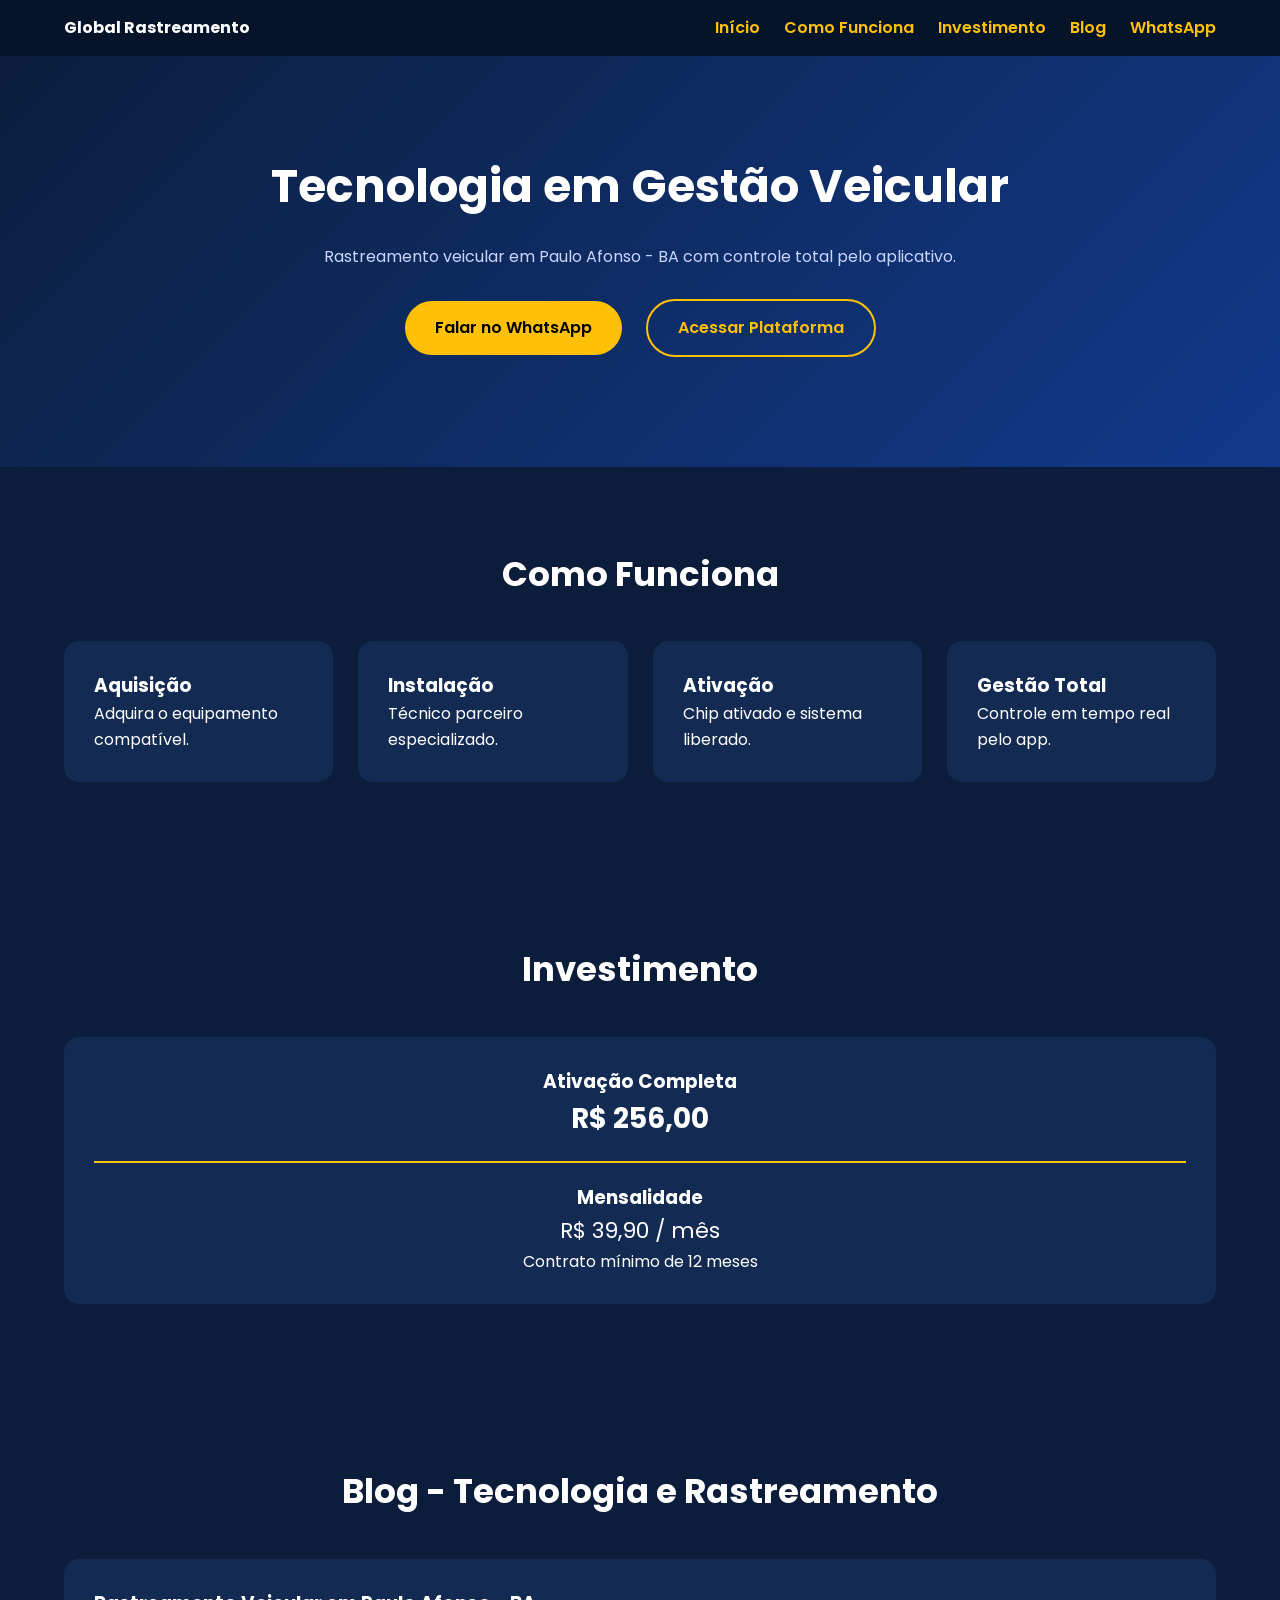
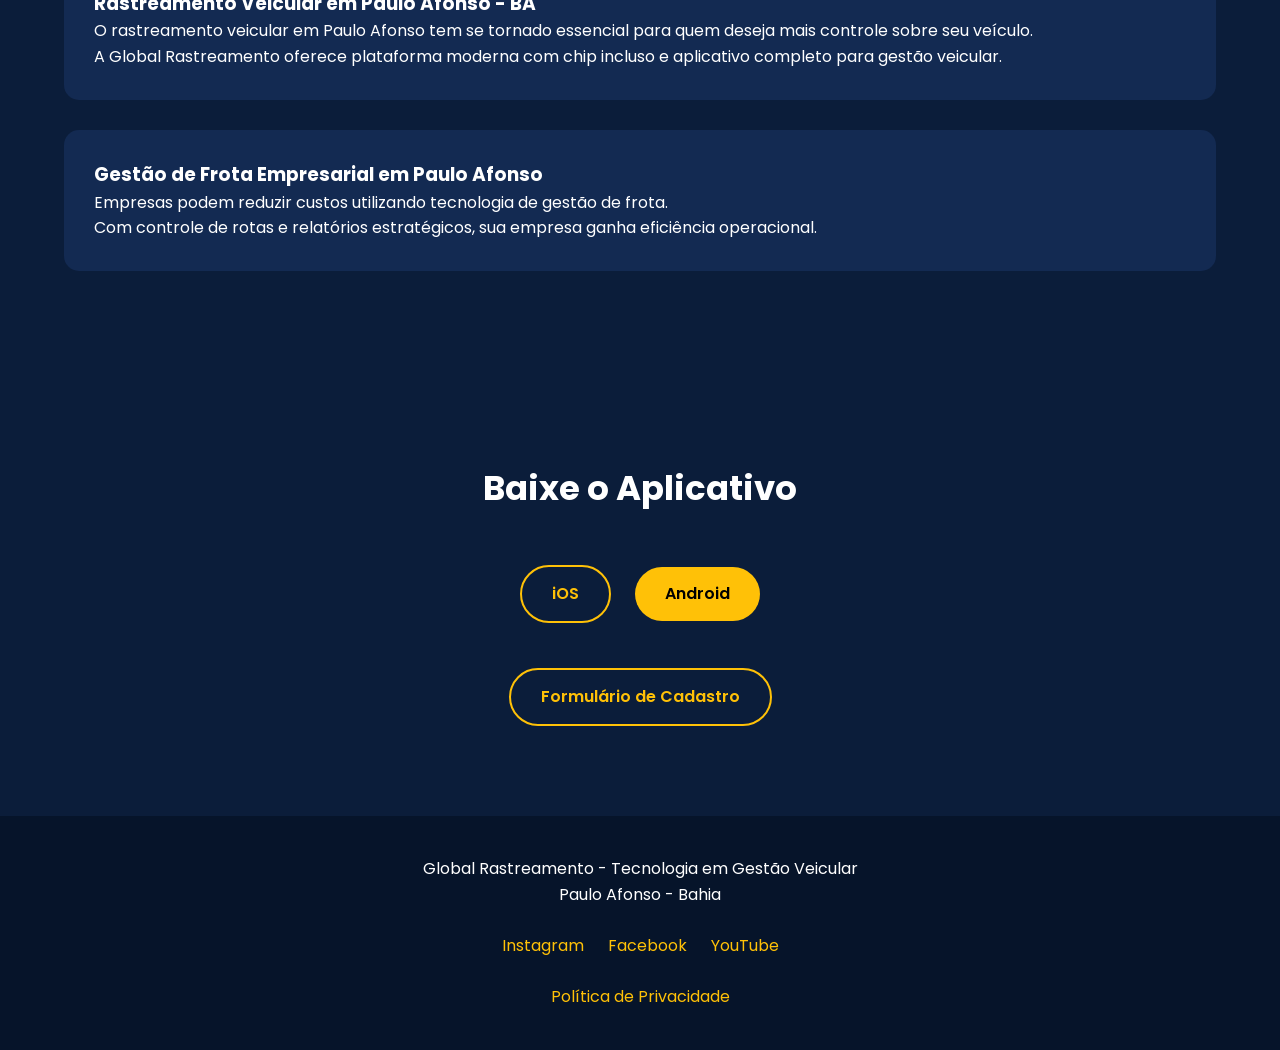
==== index.html @ f0a36db5 "Replace index.html with new HTML structure Replaced the entire content of the index.html file with a" ====
<!DOCTYPE html>
<html lang="pt-BR">
<head>
<meta charset="UTF-8">
<meta name="viewport" content="width=device-width, initial-scale=1.0">

<title>Global Rastreamento em Paulo Afonso - Tecnologia em Gestão Veicular</title>

<meta name="description" content="Rastreamento veicular em Paulo Afonso - BA. Plataforma moderna de gestão veicular com chip incluso, aplicativo e suporte local.">

<link href="https://fonts.googleapis.com/css2?family=Poppins:wght@300;400;600;700&display=swap" rel="stylesheet">

<style>
* {margin:0;padding:0;box-sizing:border-box;}
body {font-family:'Poppins',sans-serif;background:#0b1d3a;color:#fff;line-height:1.6;}
.container {width:90%;max-width:1200px;margin:auto;}
nav {background:#06142a;padding:15px 0;position:fixed;width:100%;top:0;z-index:1000;}
nav .container {display:flex;justify-content:space-between;align-items:center;}
nav a {color:#ffc107;text-decoration:none;margin-left:20px;font-weight:600;}
header {padding:150px 0 100px;text-align:center;background:linear-gradient(135deg,#0b1d3a,#123a8c);}
header h1 {font-size:46px;}
header p {margin:20px 0;color:#cbd6ff;}
.btn {display:inline-block;padding:14px 30px;margin:10px;border-radius:50px;text-decoration:none;font-weight:600;transition:0.3s;}
.btn-primary {background:#ffc107;color:#000;}
.btn-outline {border:2px solid #ffc107;color:#ffc107;}
.btn-outline:hover {background:#ffc107;color:#000;}
section {padding:80px 0;}
section h2 {text-align:center;margin-bottom:40px;font-size:34px;}
.cards {display:grid;grid-template-columns:repeat(auto-fit,minmax(250px,1fr));gap:25px;}
.card {background:#132a52;padding:30px;border-radius:15px;}
.blog-article {background:#132a52;padding:30px;border-radius:15px;margin-bottom:30px;}
footer {background:#06142a;text-align:center;padding:40px;}
footer a {color:#ffc107;text-decoration:none;margin:0 10px;}
</style>
</head>

<body>

<nav>
<div class="container">
<div><strong>Global Rastreamento</strong></div>
<div>
<a href="#inicio">Início</a>
<a href="#como">Como Funciona</a>
<a href="#investimento">Investimento</a>
<a href="#blog">Blog</a>
<a href="https://wa.me/5575988515825">WhatsApp</a>
</div>
</div>
</nav>

<header id="inicio">
<div class="container">
<h1>Tecnologia em Gestão Veicular</h1>
<p>Rastreamento veicular em Paulo Afonso - BA com controle total pelo aplicativo.</p>

<a href="https://wa.me/5575988515825" class="btn btn-primary">Falar no WhatsApp</a>
<a href="https://globalrastreamento.net.br/" class="btn btn-outline">Acessar Plataforma</a>
</div>
</header>

<section id="como">
<div class="container">
<h2>Como Funciona</h2>
<div class="cards">
<div class="card"><h3>Aquisição</h3><p>Adquira o equipamento compatível.</p></div>
<div class="card"><h3>Instalação</h3><p>Técnico parceiro especializado.</p></div>
<div class="card"><h3>Ativação</h3><p>Chip ativado e sistema liberado.</p></div>
<div class="card"><h3>Gestão Total</h3><p>Controle em tempo real pelo app.</p></div>
</div>
</div>
</section>

<section id="investimento">
<div class="container">
<h2>Investimento</h2>
<div class="card" style="text-align:center;">
<h3>Ativação Completa</h3>
<p style="font-size:28px;font-weight:700;">R$ 256,00</p>
<hr style="margin:20px 0;border:1px solid #ffc107;">
<h3>Mensalidade</h3>
<p style="font-size:22px;">R$ 39,90 / mês</p>
<p>Contrato mínimo de 12 meses</p>
</div>
</div>
</section>

<section id="blog">
<div class="container">
<h2>Blog - Tecnologia e Rastreamento</h2>

<div class="blog-article">
<h3>Rastreamento Veicular em Paulo Afonso - BA</h3>
<p>O rastreamento veicular em Paulo Afonso tem se tornado essencial para quem deseja mais controle sobre seu veículo.</p>
<p>A Global Rastreamento oferece plataforma moderna com chip incluso e aplicativo completo para gestão veicular.</p>
</div>

<div class="blog-article">
<h3>Gestão de Frota Empresarial em Paulo Afonso</h3>
<p>Empresas podem reduzir custos utilizando tecnologia de gestão de frota.</p>
<p>Com controle de rotas e relatórios estratégicos, sua empresa ganha eficiência operacional.</p>
</div>

</div>
</section>

<section style="text-align:center;">
<h2>Baixe o Aplicativo</h2>
<a href="https://apps.apple.com/br/app/global-manager/id6744368781" class="btn btn-outline">iOS</a>
<a href="https://play.google.com/store/apps/details?id=com.app.globalrastreamento.net" class="btn btn-primary">Android</a>
<br><br>
<a href="https://globalrastreamento2020-maker.github.io/clienteveiculos/" class="btn btn-outline">Formulário de Cadastro</a>
</section>

<footer>
<p>Global Rastreamento - Tecnologia em Gestão Veicular</p>
<p>Paulo Afonso - Bahia</p>
<br>
<a href="https://www.instagram.com/global_rastreamento_veicular/">Instagram</a>
<a href="https://www.facebook.com/globalrastreamentoveicular/">Facebook</a>
<a href="https://www.youtube.com/@globaltecnologiait">YouTube</a>
<br><br>
<a href="https://privacy.globalrastreamento.net.br/">Política de Privacidade</a>
</footer>

<!-- CHAT HALK ESTRATÉGICO -->
<script
  id="Halk"
  src="https://webchat.halk.io/api/widget?chatbotID=cmk1sti4a00iw5bi09c7jiqes&ref=widget">
</script>

</body>

</html>
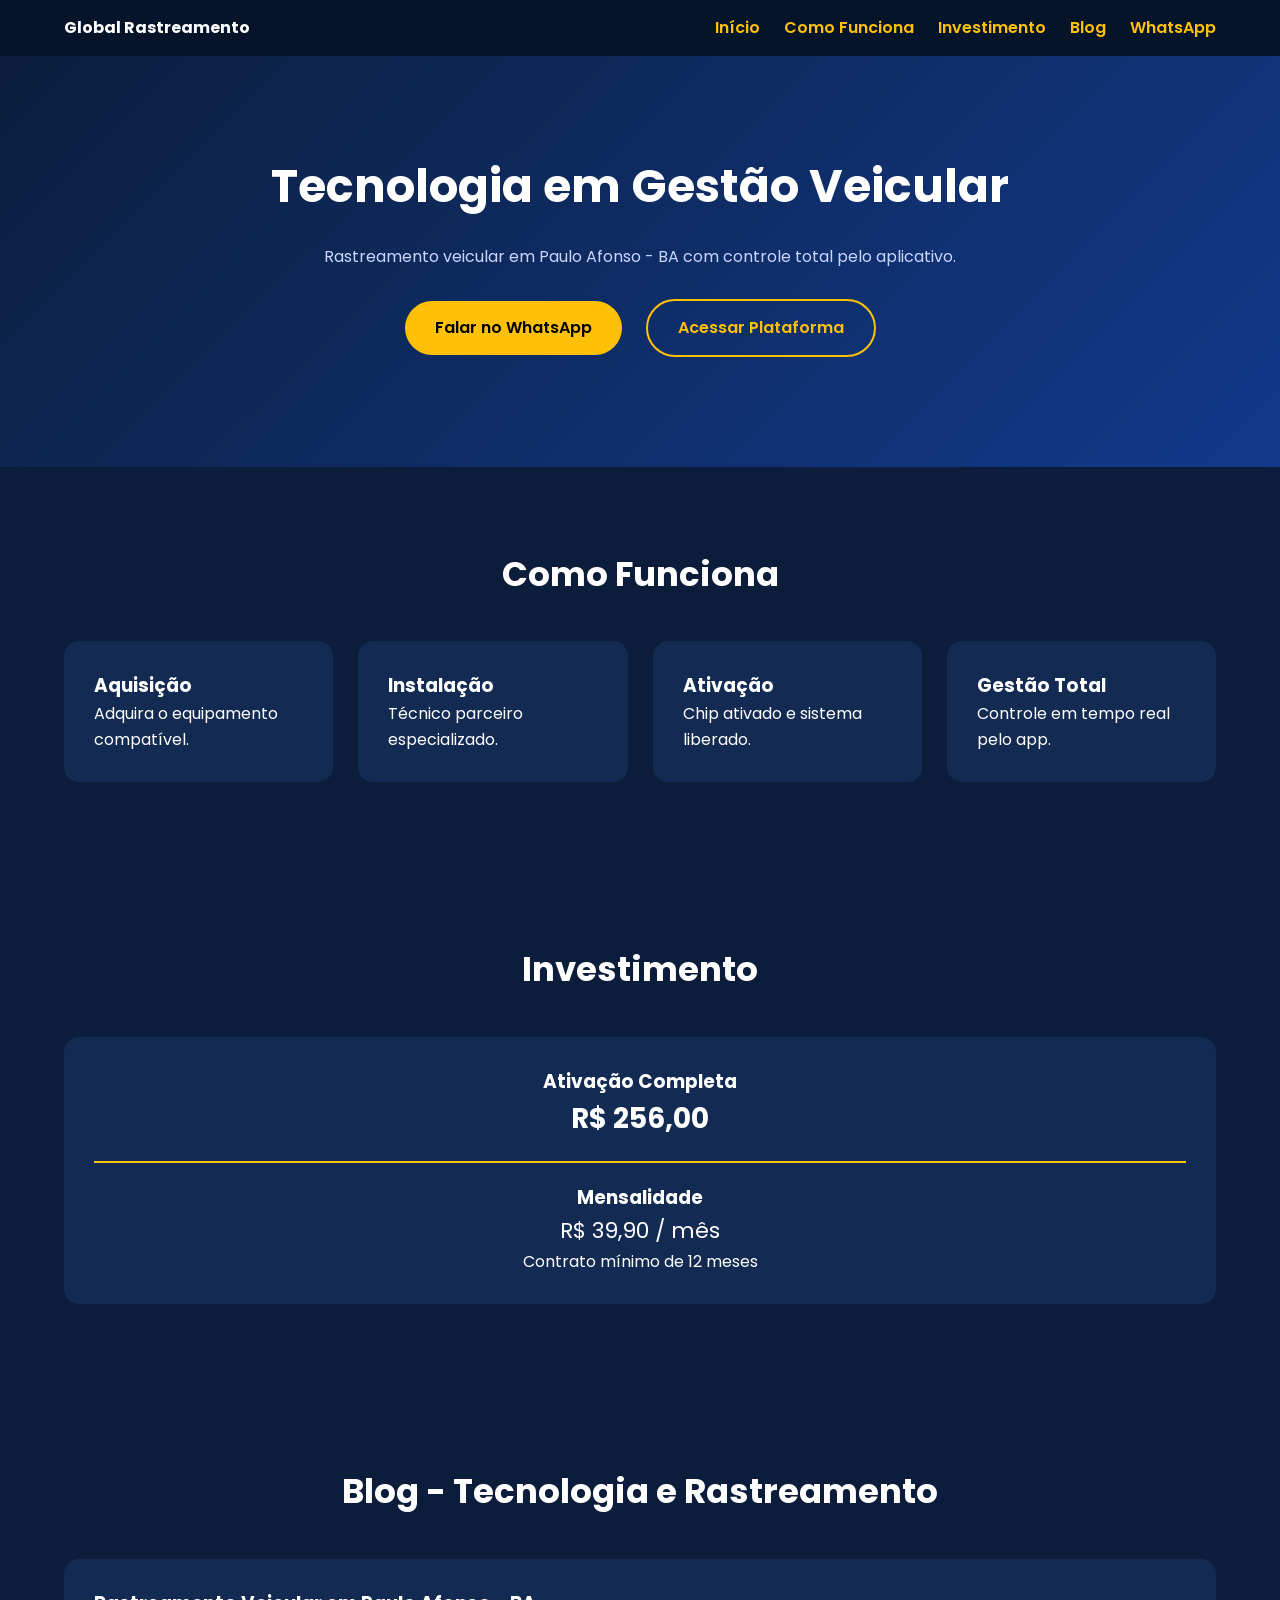
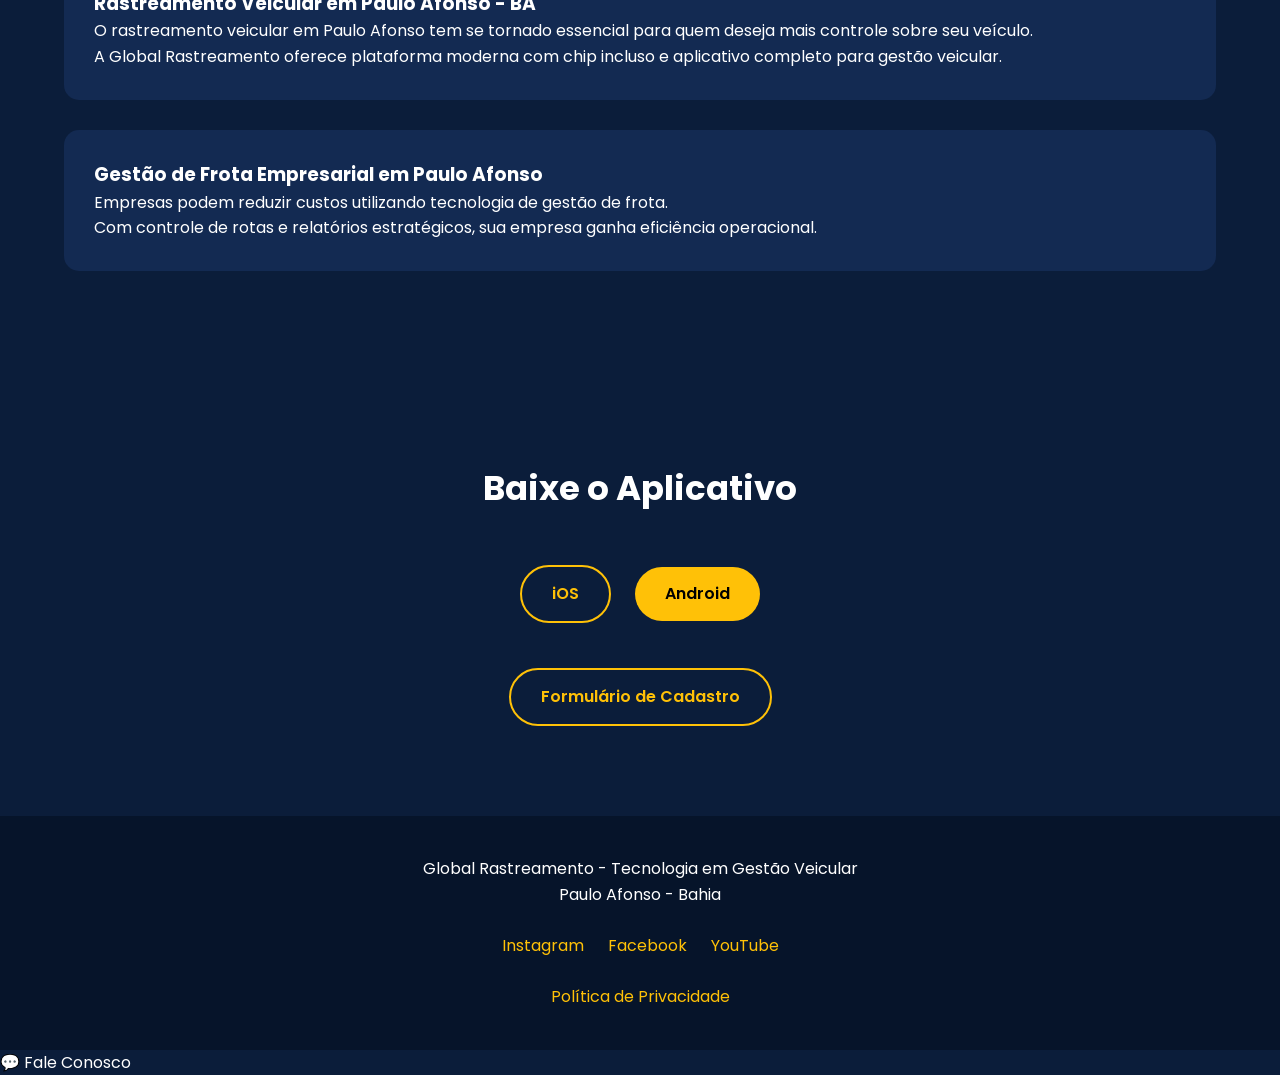
==== commit 95b83046: "Fix HTML formatting and update styles" ====
--- a/index.html
+++ b/index.html
@@ -128,8 +128,62 @@
   id="Halk"
   src="https://webchat.halk.io/api/widget?chatbotID=cmk1sti4a00iw5bi09c7jiqes&ref=widget">
 </script>
+<style>
 
+/* ===== ESTILO EMPRESA GRANDE - HALK ===== */
+
+@media (max-width: 768px) {
+
+  /* Aumenta botão */
+  iframe[id*="Halk"],
+  div[id*="Halk"] iframe {
+    transform: scale(1.4) !important;
+    transform-origin: bottom right !important;
+    bottom: 90px !important; /* sobe do rodapé */
+  }
+
+  /* Efeito pulsar */
+  @keyframes pulseHalk {
+    0% { transform: scale(1.4); }
+    50% { transform: scale(1.48); }
+    100% { transform: scale(1.4); }
+  }
+
+  iframe[id*="Halk"] {
+    animation: pulseHalk 2.5s infinite;
+    box-shadow: 0 0 20px rgba(255,193,7,0.6) !important;
+    border-radius: 50% !important;
+  }
+
+  /* Balão Fale Conosco */
+  .chat-label {
+    position: fixed;
+    bottom: 150px;
+    right: 20px;
+    background: #ffc107;
+    color: #000;
+    padding: 10px 15px;
+    border-radius: 20px;
+    font-size: 14px;
+    font-weight: 600;
+    box-shadow: 0 5px 15px rgba(0,0,0,0.3);
+    z-index: 9999;
+    animation: fadeIn 1.5s ease-in-out;
+  }
+
+  @keyframes fadeIn {
+    from {opacity:0; transform: translateY(10px);}
+    to {opacity:1; transform: translateY(0);}
+  }
+
+}
+
+</style>
+
+<div class="chat-label">💬 Fale Conosco</div>
 </body>
 
 </html>
 
+
+
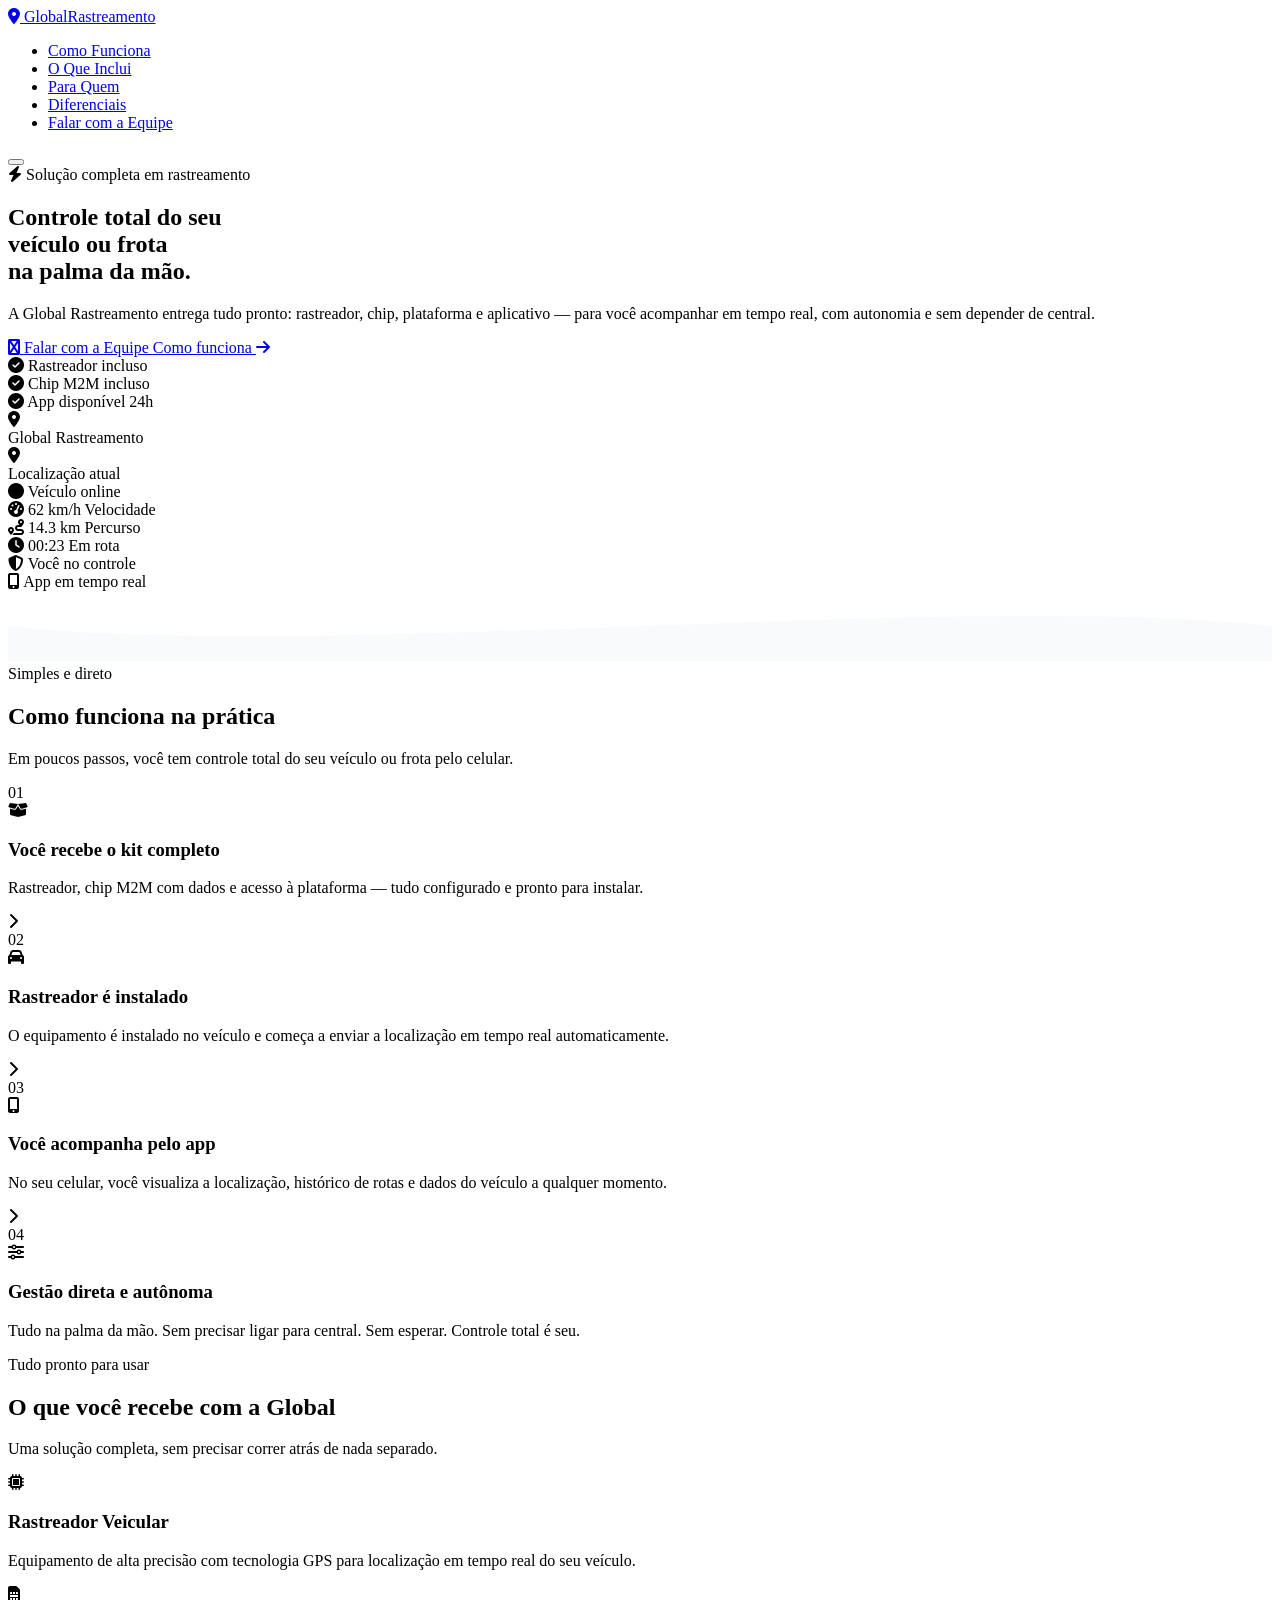
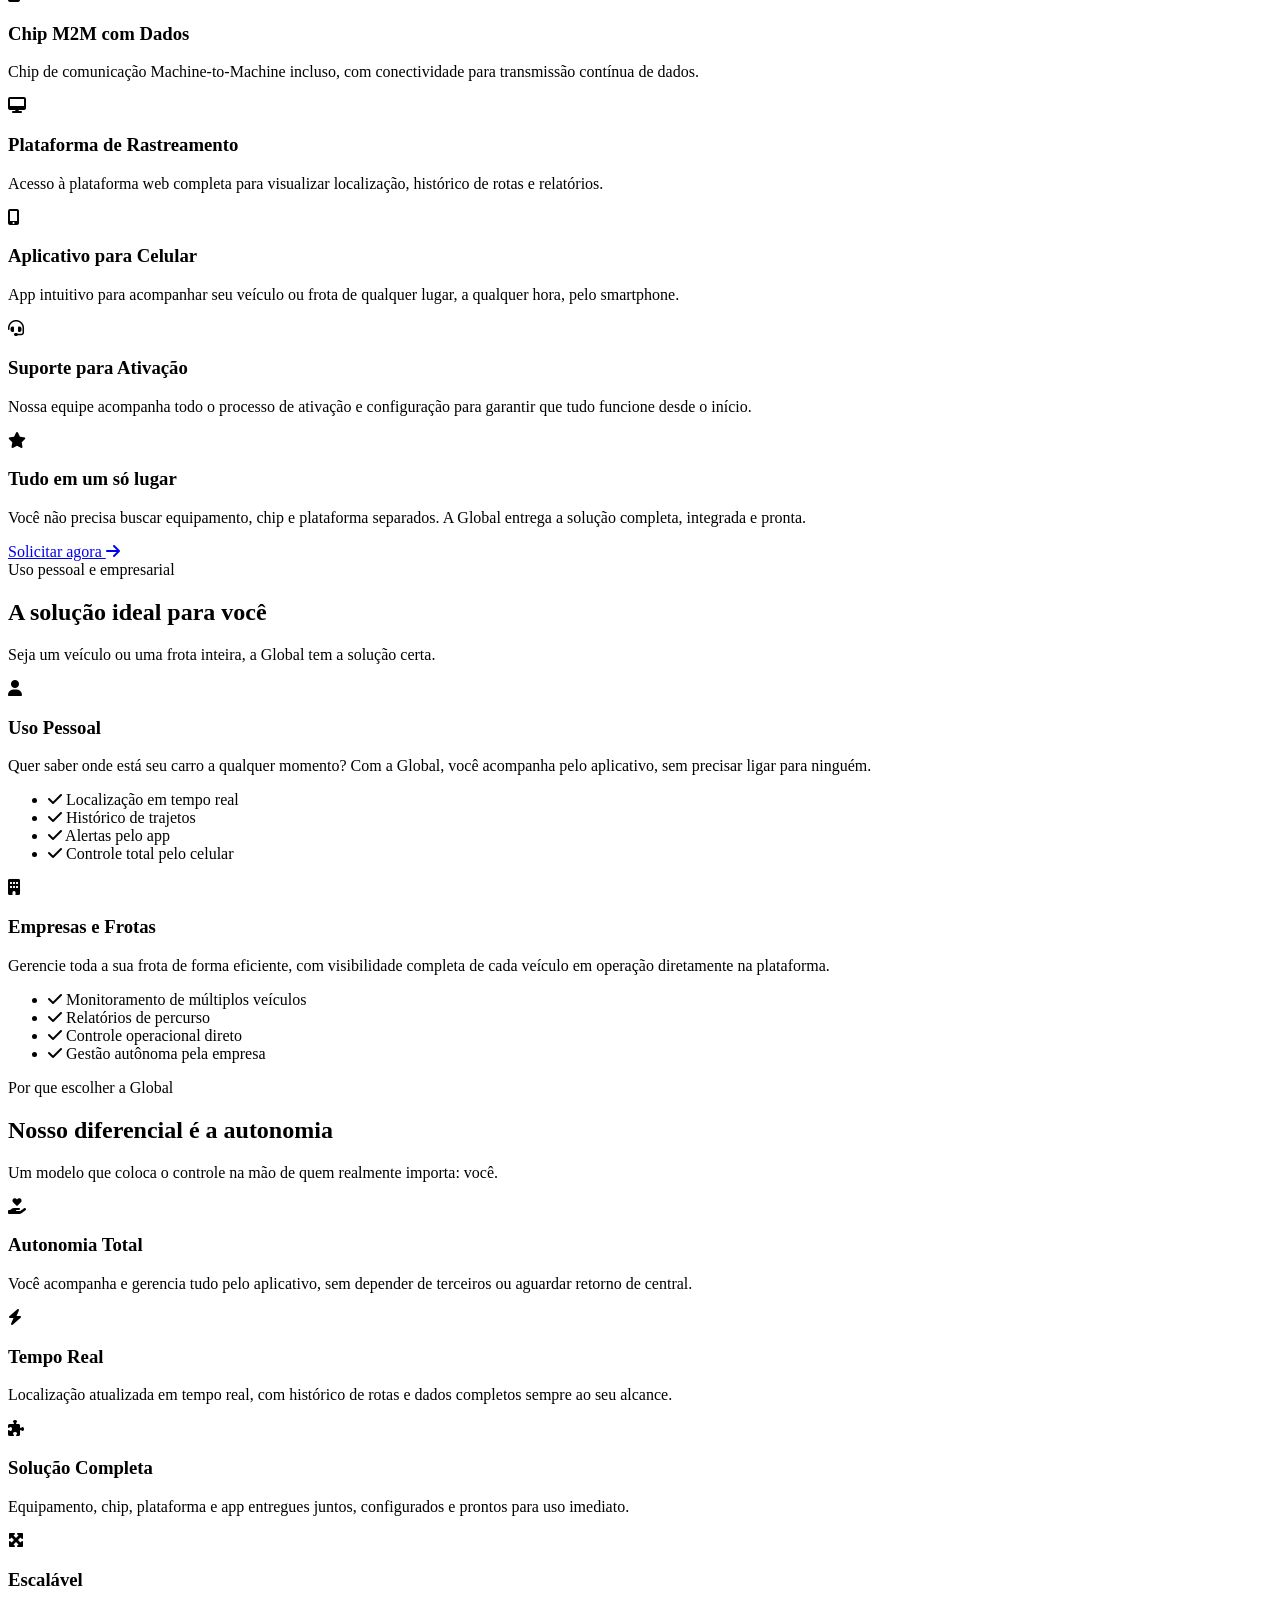
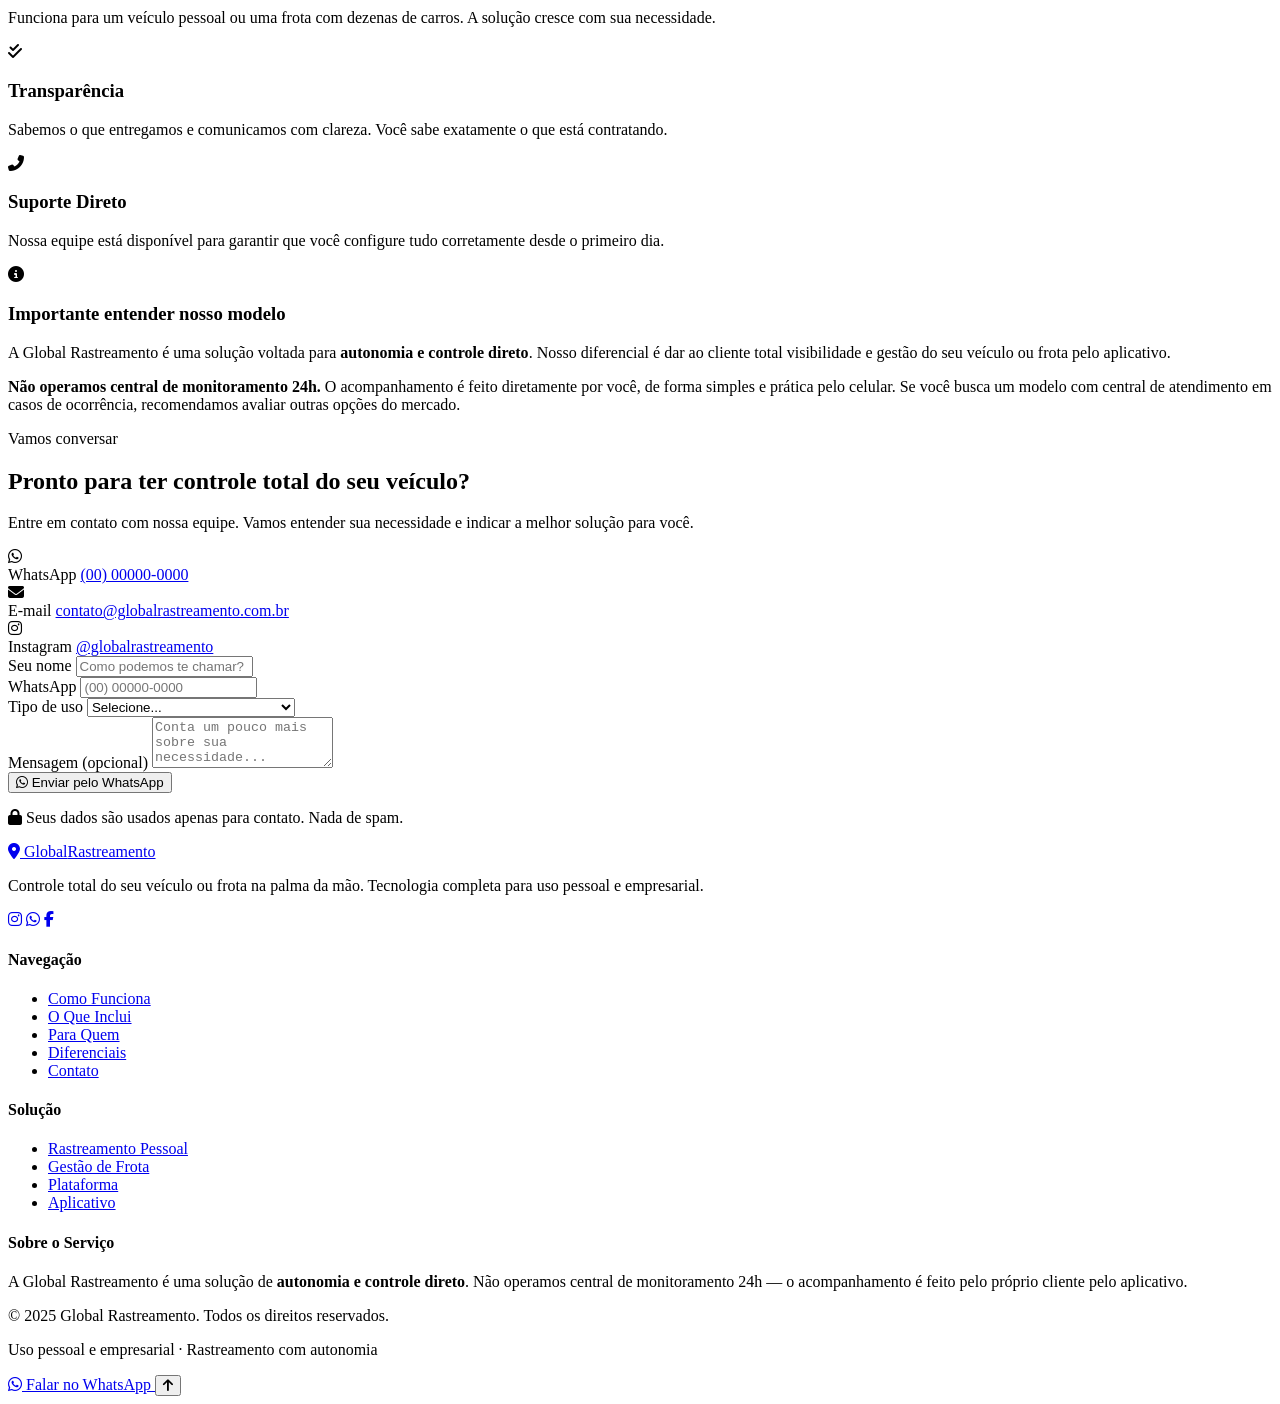
==== commit 1e33356d: "Add files via upload" ====
--- a/index.html
+++ b/index.html
@@ -1,189 +1,464 @@
-<!DOCTYPE html>
-<html lang="pt-BR">
-<head>
-<meta charset="UTF-8">
-<meta name="viewport" content="width=device-width, initial-scale=1.0">
-
-<title>Global Rastreamento em Paulo Afonso - Tecnologia em Gestão Veicular</title>
-
-<meta name="description" content="Rastreamento veicular em Paulo Afonso - BA. Plataforma moderna de gestão veicular com chip incluso, aplicativo e suporte local.">
-
-<link href="https://fonts.googleapis.com/css2?family=Poppins:wght@300;400;600;700&display=swap" rel="stylesheet">
-
-<style>
-* {margin:0;padding:0;box-sizing:border-box;}
-body {font-family:'Poppins',sans-serif;background:#0b1d3a;color:#fff;line-height:1.6;}
-.container {width:90%;max-width:1200px;margin:auto;}
-nav {background:#06142a;padding:15px 0;position:fixed;width:100%;top:0;z-index:1000;}
-nav .container {display:flex;justify-content:space-between;align-items:center;}
-nav a {color:#ffc107;text-decoration:none;margin-left:20px;font-weight:600;}
-header {padding:150px 0 100px;text-align:center;background:linear-gradient(135deg,#0b1d3a,#123a8c);}
-header h1 {font-size:46px;}
-header p {margin:20px 0;color:#cbd6ff;}
-.btn {display:inline-block;padding:14px 30px;margin:10px;border-radius:50px;text-decoration:none;font-weight:600;transition:0.3s;}
-.btn-primary {background:#ffc107;color:#000;}
-.btn-outline {border:2px solid #ffc107;color:#ffc107;}
-.btn-outline:hover {background:#ffc107;color:#000;}
-section {padding:80px 0;}
-section h2 {text-align:center;margin-bottom:40px;font-size:34px;}
-.cards {display:grid;grid-template-columns:repeat(auto-fit,minmax(250px,1fr));gap:25px;}
-.card {background:#132a52;padding:30px;border-radius:15px;}
-.blog-article {background:#132a52;padding:30px;border-radius:15px;margin-bottom:30px;}
-footer {background:#06142a;text-align:center;padding:40px;}
-footer a {color:#ffc107;text-decoration:none;margin:0 10px;}
-</style>
-</head>
-
-<body>
-
-<nav>
-<div class="container">
-<div><strong>Global Rastreamento</strong></div>
-<div>
-<a href="#inicio">Início</a>
-<a href="#como">Como Funciona</a>
-<a href="#investimento">Investimento</a>
-<a href="#blog">Blog</a>
-<a href="https://wa.me/5575988515825">WhatsApp</a>
-</div>
-</div>
-</nav>
-
-<header id="inicio">
-<div class="container">
-<h1>Tecnologia em Gestão Veicular</h1>
-<p>Rastreamento veicular em Paulo Afonso - BA com controle total pelo aplicativo.</p>
-
-<a href="https://wa.me/5575988515825" class="btn btn-primary">Falar no WhatsApp</a>
-<a href="https://globalrastreamento.net.br/" class="btn btn-outline">Acessar Plataforma</a>
-</div>
-</header>
-
-<section id="como">
-<div class="container">
-<h2>Como Funciona</h2>
-<div class="cards">
-<div class="card"><h3>Aquisição</h3><p>Adquira o equipamento compatível.</p></div>
-<div class="card"><h3>Instalação</h3><p>Técnico parceiro especializado.</p></div>
-<div class="card"><h3>Ativação</h3><p>Chip ativado e sistema liberado.</p></div>
-<div class="card"><h3>Gestão Total</h3><p>Controle em tempo real pelo app.</p></div>
-</div>
-</div>
-</section>
-
-<section id="investimento">
-<div class="container">
-<h2>Investimento</h2>
-<div class="card" style="text-align:center;">
-<h3>Ativação Completa</h3>
-<p style="font-size:28px;font-weight:700;">R$ 256,00</p>
-<hr style="margin:20px 0;border:1px solid #ffc107;">
-<h3>Mensalidade</h3>
-<p style="font-size:22px;">R$ 39,90 / mês</p>
-<p>Contrato mínimo de 12 meses</p>
-</div>
-</div>
-</section>
-
-<section id="blog">
-<div class="container">
-<h2>Blog - Tecnologia e Rastreamento</h2>
-
-<div class="blog-article">
-<h3>Rastreamento Veicular em Paulo Afonso - BA</h3>
-<p>O rastreamento veicular em Paulo Afonso tem se tornado essencial para quem deseja mais controle sobre seu veículo.</p>
-<p>A Global Rastreamento oferece plataforma moderna com chip incluso e aplicativo completo para gestão veicular.</p>
-</div>
-
-<div class="blog-article">
-<h3>Gestão de Frota Empresarial em Paulo Afonso</h3>
-<p>Empresas podem reduzir custos utilizando tecnologia de gestão de frota.</p>
-<p>Com controle de rotas e relatórios estratégicos, sua empresa ganha eficiência operacional.</p>
-</div>
-
-</div>
-</section>
-
-<section style="text-align:center;">
-<h2>Baixe o Aplicativo</h2>
-<a href="https://apps.apple.com/br/app/global-manager/id6744368781" class="btn btn-outline">iOS</a>
-<a href="https://play.google.com/store/apps/details?id=com.app.globalrastreamento.net" class="btn btn-primary">Android</a>
-<br><br>
-<a href="https://globalrastreamento2020-maker.github.io/clienteveiculos/" class="btn btn-outline">Formulário de Cadastro</a>
-</section>
-
-<footer>
-<p>Global Rastreamento - Tecnologia em Gestão Veicular</p>
-<p>Paulo Afonso - Bahia</p>
-<br>
-<a href="https://www.instagram.com/global_rastreamento_veicular/">Instagram</a>
-<a href="https://www.facebook.com/globalrastreamentoveicular/">Facebook</a>
-<a href="https://www.youtube.com/@globaltecnologiait">YouTube</a>
-<br><br>
-<a href="https://privacy.globalrastreamento.net.br/">Política de Privacidade</a>
-</footer>
-
-<!-- CHAT HALK ESTRATÉGICO -->
-<script
-  id="Halk"
-  src="https://webchat.halk.io/api/widget?chatbotID=cmk1sti4a00iw5bi09c7jiqes&ref=widget">
-</script>
-<style>
-
-/* ===== ESTILO EMPRESA GRANDE - HALK ===== */
-
-@media (max-width: 768px) {
-
-  /* Aumenta botão */
-  iframe[id*="Halk"],
-  div[id*="Halk"] iframe {
-    transform: scale(1.4) !important;
-    transform-origin: bottom right !important;
-    bottom: 90px !important; /* sobe do rodapé */
-  }
-
-  /* Efeito pulsar */
-  @keyframes pulseHalk {
-    0% { transform: scale(1.4); }
-    50% { transform: scale(1.48); }
-    100% { transform: scale(1.4); }
-  }
-
-  iframe[id*="Halk"] {
-    animation: pulseHalk 2.5s infinite;
-    box-shadow: 0 0 20px rgba(255,193,7,0.6) !important;
-    border-radius: 50% !important;
-  }
-
-  /* Balão Fale Conosco */
-  .chat-label {
-    position: fixed;
-    bottom: 150px;
-    right: 20px;
-    background: #ffc107;
-    color: #000;
-    padding: 10px 15px;
-    border-radius: 20px;
-    font-size: 14px;
-    font-weight: 600;
-    box-shadow: 0 5px 15px rgba(0,0,0,0.3);
-    z-index: 9999;
-    animation: fadeIn 1.5s ease-in-out;
-  }
-
-  @keyframes fadeIn {
-    from {opacity:0; transform: translateY(10px);}
-    to {opacity:1; transform: translateY(0);}
-  }
-
-}
-
-</style>
-
-<div class="chat-label">💬 Fale Conosco</div>
-</body>
-
-</html>
-
-
-
+<!DOCTYPE html>
+<html lang="pt-BR">
+<head>
+  <meta charset="UTF-8" />
+  <meta name="viewport" content="width=device-width, initial-scale=1.0" />
+  <title>Global Rastreamento | Controle Total do Seu Veículo na Palma da Mão</title>
+  <meta name="description" content="A Global Rastreamento entrega a solução completa para você acompanhar seu veículo ou frota pelo aplicativo. Rastreador, chip, plataforma e app — tudo pronto para você ter controle direto." />
+  <link rel="stylesheet" href="css/style.css" />
+  <!-- Google Fonts -->
+  <link rel="preconnect" href="https://fonts.googleapis.com" />
+  <link rel="preconnect" href="https://fonts.gstatic.com" crossorigin />
+  <link href="https://fonts.googleapis.com/css2?family=Inter:wght@300;400;500;600;700;800;900&display=swap" rel="stylesheet" />
+  <!-- Font Awesome -->
+  <link rel="stylesheet" href="https://cdn.jsdelivr.net/npm/@fortawesome/fontawesome-free@6.4.0/css/all.min.css" />
+</head>
+<body>
+
+  <!-- ===================== HEADER / NAV ===================== -->
+  <header class="header" id="header">
+    <div class="container">
+      <nav class="navbar">
+        <a href="#" class="logo">
+          <span class="logo-icon"><i class="fas fa-map-marker-alt"></i></span>
+          <span class="logo-text">Global<span class="logo-accent">Rastreamento</span></span>
+        </a>
+        <ul class="nav-links" id="navLinks">
+          <li><a href="#como-funciona">Como Funciona</a></li>
+          <li><a href="#o-que-inclui">O Que Inclui</a></li>
+          <li><a href="#para-quem">Para Quem</a></li>
+          <li><a href="#diferenciais">Diferenciais</a></li>
+          <li><a href="#contato" class="btn-nav">Falar com a Equipe</a></li>
+        </ul>
+        <button class="hamburger" id="hamburger" aria-label="Menu">
+          <span></span><span></span><span></span>
+        </button>
+      </nav>
+    </div>
+  </header>
+
+  <!-- ===================== HERO ===================== -->
+  <section class="hero" id="hero">
+    <div class="hero-bg-grid"></div>
+    <div class="container">
+      <div class="hero-content">
+        <div class="hero-badge">
+          <i class="fas fa-bolt"></i> Solução completa em rastreamento
+        </div>
+        <h1 class="hero-title">
+          Controle total do seu<br />
+          <span class="highlight">veículo ou frota</span><br />
+          na palma da mão.
+        </h1>
+        <p class="hero-desc">
+          A Global Rastreamento entrega tudo pronto: rastreador, chip, plataforma e aplicativo
+          — para você acompanhar em tempo real, com autonomia e sem depender de central.
+        </p>
+        <div class="hero-cta">
+          <a href="#contato" class="btn btn-primary">
+            <i class="fas fa-whatsapp"></i> Falar com a Equipe
+          </a>
+          <a href="#como-funciona" class="btn btn-outline">
+            Como funciona <i class="fas fa-arrow-right"></i>
+          </a>
+        </div>
+        <div class="hero-trust">
+          <div class="trust-item">
+            <i class="fas fa-check-circle"></i>
+            <span>Rastreador incluso</span>
+          </div>
+          <div class="trust-item">
+            <i class="fas fa-check-circle"></i>
+            <span>Chip M2M incluso</span>
+          </div>
+          <div class="trust-item">
+            <i class="fas fa-check-circle"></i>
+            <span>App disponível 24h</span>
+          </div>
+        </div>
+      </div>
+      <div class="hero-visual">
+        <div class="phone-mockup">
+          <div class="phone-screen">
+            <div class="app-header">
+              <div class="app-logo-sm"><i class="fas fa-map-marker-alt"></i></div>
+              <span>Global Rastreamento</span>
+              <div class="app-status-dot"></div>
+            </div>
+            <div class="map-placeholder">
+              <div class="map-grid"></div>
+              <div class="map-pin pulse-pin">
+                <i class="fas fa-map-marker-alt"></i>
+              </div>
+              <div class="map-card">
+                <div class="map-card-label">Localização atual</div>
+                <div class="map-card-value"><i class="fas fa-circle dot-green"></i> Veículo online</div>
+              </div>
+            </div>
+            <div class="app-stats">
+              <div class="stat-box">
+                <i class="fas fa-tachometer-alt"></i>
+                <span class="stat-val">62 km/h</span>
+                <span class="stat-label">Velocidade</span>
+              </div>
+              <div class="stat-box">
+                <i class="fas fa-route"></i>
+                <span class="stat-val">14.3 km</span>
+                <span class="stat-label">Percurso</span>
+              </div>
+              <div class="stat-box">
+                <i class="fas fa-clock"></i>
+                <span class="stat-val">00:23</span>
+                <span class="stat-label">Em rota</span>
+              </div>
+            </div>
+          </div>
+        </div>
+        <div class="hero-float-card card-1">
+          <i class="fas fa-shield-alt"></i>
+          <span>Você no controle</span>
+        </div>
+        <div class="hero-float-card card-2">
+          <i class="fas fa-mobile-alt"></i>
+          <span>App em tempo real</span>
+        </div>
+      </div>
+    </div>
+    <div class="hero-wave">
+      <svg viewBox="0 0 1440 80" preserveAspectRatio="none"><path d="M0,40 C360,80 1080,0 1440,40 L1440,80 L0,80 Z" fill="#f8fafc"/></svg>
+    </div>
+  </section>
+
+  <!-- ===================== COMO FUNCIONA ===================== -->
+  <section class="section como-funciona" id="como-funciona">
+    <div class="container">
+      <div class="section-header">
+        <div class="section-badge">Simples e direto</div>
+        <h2 class="section-title">Como funciona na prática</h2>
+        <p class="section-sub">Em poucos passos, você tem controle total do seu veículo ou frota pelo celular.</p>
+      </div>
+      <div class="steps-grid">
+        <div class="step-card" data-animate>
+          <div class="step-number">01</div>
+          <div class="step-icon"><i class="fas fa-box-open"></i></div>
+          <h3>Você recebe o kit completo</h3>
+          <p>Rastreador, chip M2M com dados e acesso à plataforma — tudo configurado e pronto para instalar.</p>
+        </div>
+        <div class="step-divider"><i class="fas fa-chevron-right"></i></div>
+        <div class="step-card" data-animate>
+          <div class="step-number">02</div>
+          <div class="step-icon"><i class="fas fa-car"></i></div>
+          <h3>Rastreador é instalado</h3>
+          <p>O equipamento é instalado no veículo e começa a enviar a localização em tempo real automaticamente.</p>
+        </div>
+        <div class="step-divider"><i class="fas fa-chevron-right"></i></div>
+        <div class="step-card" data-animate>
+          <div class="step-number">03</div>
+          <div class="step-icon"><i class="fas fa-mobile-alt"></i></div>
+          <h3>Você acompanha pelo app</h3>
+          <p>No seu celular, você visualiza a localização, histórico de rotas e dados do veículo a qualquer momento.</p>
+        </div>
+        <div class="step-divider"><i class="fas fa-chevron-right"></i></div>
+        <div class="step-card" data-animate>
+          <div class="step-number">04</div>
+          <div class="step-icon"><i class="fas fa-sliders-h"></i></div>
+          <h3>Gestão direta e autônoma</h3>
+          <p>Tudo na palma da mão. Sem precisar ligar para central. Sem esperar. Controle total é seu.</p>
+        </div>
+      </div>
+    </div>
+  </section>
+
+  <!-- ===================== O QUE INCLUI ===================== -->
+  <section class="section o-que-inclui" id="o-que-inclui">
+    <div class="container">
+      <div class="section-header">
+        <div class="section-badge">Tudo pronto para usar</div>
+        <h2 class="section-title">O que você recebe com a Global</h2>
+        <p class="section-sub">Uma solução completa, sem precisar correr atrás de nada separado.</p>
+      </div>
+      <div class="includes-grid">
+        <div class="include-card" data-animate>
+          <div class="include-icon" style="--color: #3b82f6;">
+            <i class="fas fa-microchip"></i>
+          </div>
+          <h3>Rastreador Veicular</h3>
+          <p>Equipamento de alta precisão com tecnologia GPS para localização em tempo real do seu veículo.</p>
+        </div>
+        <div class="include-card" data-animate>
+          <div class="include-icon" style="--color: #10b981;">
+            <i class="fas fa-sim-card"></i>
+          </div>
+          <h3>Chip M2M com Dados</h3>
+          <p>Chip de comunicação Machine-to-Machine incluso, com conectividade para transmissão contínua de dados.</p>
+        </div>
+        <div class="include-card" data-animate>
+          <div class="include-icon" style="--color: #8b5cf6;">
+            <i class="fas fa-desktop"></i>
+          </div>
+          <h3>Plataforma de Rastreamento</h3>
+          <p>Acesso à plataforma web completa para visualizar localização, histórico de rotas e relatórios.</p>
+        </div>
+        <div class="include-card" data-animate>
+          <div class="include-icon" style="--color: #f59e0b;">
+            <i class="fas fa-mobile-alt"></i>
+          </div>
+          <h3>Aplicativo para Celular</h3>
+          <p>App intuitivo para acompanhar seu veículo ou frota de qualquer lugar, a qualquer hora, pelo smartphone.</p>
+        </div>
+        <div class="include-card" data-animate>
+          <div class="include-icon" style="--color: #ef4444;">
+            <i class="fas fa-headset"></i>
+          </div>
+          <h3>Suporte para Ativação</h3>
+          <p>Nossa equipe acompanha todo o processo de ativação e configuração para garantir que tudo funcione desde o início.</p>
+        </div>
+        <div class="include-card include-highlight" data-animate>
+          <div class="include-icon" style="--color: #ffffff;">
+            <i class="fas fa-star"></i>
+          </div>
+          <h3>Tudo em um só lugar</h3>
+          <p>Você não precisa buscar equipamento, chip e plataforma separados. A Global entrega a solução completa, integrada e pronta.</p>
+          <a href="#contato" class="btn-link">Solicitar agora <i class="fas fa-arrow-right"></i></a>
+        </div>
+      </div>
+    </div>
+  </section>
+
+  <!-- ===================== PARA QUEM ===================== -->
+  <section class="section para-quem" id="para-quem">
+    <div class="container">
+      <div class="section-header">
+        <div class="section-badge">Uso pessoal e empresarial</div>
+        <h2 class="section-title">A solução ideal para você</h2>
+        <p class="section-sub">Seja um veículo ou uma frota inteira, a Global tem a solução certa.</p>
+      </div>
+      <div class="audience-grid">
+        <div class="audience-card" data-animate>
+          <div class="audience-img audience-personal">
+            <i class="fas fa-user"></i>
+          </div>
+          <div class="audience-content">
+            <h3>Uso Pessoal</h3>
+            <p>Quer saber onde está seu carro a qualquer momento? Com a Global, você acompanha pelo aplicativo, sem precisar ligar para ninguém.</p>
+            <ul>
+              <li><i class="fas fa-check"></i> Localização em tempo real</li>
+              <li><i class="fas fa-check"></i> Histórico de trajetos</li>
+              <li><i class="fas fa-check"></i> Alertas pelo app</li>
+              <li><i class="fas fa-check"></i> Controle total pelo celular</li>
+            </ul>
+          </div>
+        </div>
+        <div class="audience-card" data-animate>
+          <div class="audience-img audience-business">
+            <i class="fas fa-building"></i>
+          </div>
+          <div class="audience-content">
+            <h3>Empresas e Frotas</h3>
+            <p>Gerencie toda a sua frota de forma eficiente, com visibilidade completa de cada veículo em operação diretamente na plataforma.</p>
+            <ul>
+              <li><i class="fas fa-check"></i> Monitoramento de múltiplos veículos</li>
+              <li><i class="fas fa-check"></i> Relatórios de percurso</li>
+              <li><i class="fas fa-check"></i> Controle operacional direto</li>
+              <li><i class="fas fa-check"></i> Gestão autônoma pela empresa</li>
+            </ul>
+          </div>
+        </div>
+      </div>
+    </div>
+  </section>
+
+  <!-- ===================== DIFERENCIAIS ===================== -->
+  <section class="section diferenciais" id="diferenciais">
+    <div class="container">
+      <div class="section-header">
+        <div class="section-badge">Por que escolher a Global</div>
+        <h2 class="section-title">Nosso diferencial é a autonomia</h2>
+        <p class="section-sub">Um modelo que coloca o controle na mão de quem realmente importa: você.</p>
+      </div>
+      <div class="diff-grid">
+        <div class="diff-card" data-animate>
+          <div class="diff-icon"><i class="fas fa-hand-holding-heart"></i></div>
+          <h3>Autonomia Total</h3>
+          <p>Você acompanha e gerencia tudo pelo aplicativo, sem depender de terceiros ou aguardar retorno de central.</p>
+        </div>
+        <div class="diff-card" data-animate>
+          <div class="diff-icon"><i class="fas fa-bolt"></i></div>
+          <h3>Tempo Real</h3>
+          <p>Localização atualizada em tempo real, com histórico de rotas e dados completos sempre ao seu alcance.</p>
+        </div>
+        <div class="diff-card" data-animate>
+          <div class="diff-icon"><i class="fas fa-puzzle-piece"></i></div>
+          <h3>Solução Completa</h3>
+          <p>Equipamento, chip, plataforma e app entregues juntos, configurados e prontos para uso imediato.</p>
+        </div>
+        <div class="diff-card" data-animate>
+          <div class="diff-icon"><i class="fas fa-expand-arrows-alt"></i></div>
+          <h3>Escalável</h3>
+          <p>Funciona para um veículo pessoal ou uma frota com dezenas de carros. A solução cresce com sua necessidade.</p>
+        </div>
+        <div class="diff-card" data-animate>
+          <div class="diff-icon"><i class="fas fa-check-double"></i></div>
+          <h3>Transparência</h3>
+          <p>Sabemos o que entregamos e comunicamos com clareza. Você sabe exatamente o que está contratando.</p>
+        </div>
+        <div class="diff-card" data-animate>
+          <div class="diff-icon"><i class="fas fa-phone-alt"></i></div>
+          <h3>Suporte Direto</h3>
+          <p>Nossa equipe está disponível para garantir que você configure tudo corretamente desde o primeiro dia.</p>
+        </div>
+      </div>
+    </div>
+  </section>
+
+  <!-- ===================== AVISO IMPORTANTE ===================== -->
+  <section class="section aviso-section">
+    <div class="container">
+      <div class="aviso-box" data-animate>
+        <div class="aviso-icon"><i class="fas fa-info-circle"></i></div>
+        <div class="aviso-content">
+          <h3>Importante entender nosso modelo</h3>
+          <p>
+            A Global Rastreamento é uma solução voltada para <strong>autonomia e controle direto</strong>.
+            Nosso diferencial é dar ao cliente total visibilidade e gestão do seu veículo ou frota pelo aplicativo.
+          </p>
+          <p>
+            <strong>Não operamos central de monitoramento 24h.</strong>
+            O acompanhamento é feito diretamente por você, de forma simples e prática pelo celular.
+            Se você busca um modelo com central de atendimento em casos de ocorrência, recomendamos avaliar outras opções do mercado.
+          </p>
+        </div>
+      </div>
+    </div>
+  </section>
+
+  <!-- ===================== CONTATO ===================== -->
+  <section class="section contato" id="contato">
+    <div class="container">
+      <div class="contato-wrapper">
+        <div class="contato-info" data-animate>
+          <div class="section-badge">Vamos conversar</div>
+          <h2 class="section-title left">Pronto para ter controle total do seu veículo?</h2>
+          <p>Entre em contato com nossa equipe. Vamos entender sua necessidade e indicar a melhor solução para você.</p>
+          <div class="contact-items">
+            <div class="contact-item">
+              <div class="contact-icon"><i class="fab fa-whatsapp"></i></div>
+              <div>
+                <span class="contact-label">WhatsApp</span>
+                <a href="https://wa.me/5500000000000" target="_blank" class="contact-value">(00) 00000-0000</a>
+              </div>
+            </div>
+            <div class="contact-item">
+              <div class="contact-icon"><i class="fas fa-envelope"></i></div>
+              <div>
+                <span class="contact-label">E-mail</span>
+                <a href="mailto:contato@globalrastreamento.com.br" class="contact-value">contato@globalrastreamento.com.br</a>
+              </div>
+            </div>
+            <div class="contact-item">
+              <div class="contact-icon"><i class="fab fa-instagram"></i></div>
+              <div>
+                <span class="contact-label">Instagram</span>
+                <a href="https://instagram.com/globalrastreamento" target="_blank" class="contact-value">@globalrastreamento</a>
+              </div>
+            </div>
+          </div>
+        </div>
+        <div class="contato-form" data-animate>
+          <form id="contactForm" novalidate>
+            <div class="form-group">
+              <label for="nome">Seu nome</label>
+              <input type="text" id="nome" name="nome" placeholder="Como podemos te chamar?" required />
+              <span class="form-error" id="nome-error"></span>
+            </div>
+            <div class="form-group">
+              <label for="whatsapp">WhatsApp</label>
+              <input type="tel" id="whatsapp" name="whatsapp" placeholder="(00) 00000-0000" required />
+              <span class="form-error" id="whatsapp-error"></span>
+            </div>
+            <div class="form-group">
+              <label for="tipo">Tipo de uso</label>
+              <select id="tipo" name="tipo" required>
+                <option value="" disabled selected>Selecione...</option>
+                <option value="pessoal">Uso pessoal (1 veículo)</option>
+                <option value="pequena-frota">Pequena frota (2 a 10 veículos)</option>
+                <option value="frota-media">Frota média (11 a 50 veículos)</option>
+                <option value="frota-grande">Frota grande (50+ veículos)</option>
+              </select>
+              <span class="form-error" id="tipo-error"></span>
+            </div>
+            <div class="form-group">
+              <label for="mensagem">Mensagem (opcional)</label>
+              <textarea id="mensagem" name="mensagem" rows="3" placeholder="Conta um pouco mais sobre sua necessidade..."></textarea>
+            </div>
+            <button type="submit" class="btn btn-primary btn-full" id="submitBtn">
+              <i class="fab fa-whatsapp"></i> Enviar pelo WhatsApp
+            </button>
+            <p class="form-note"><i class="fas fa-lock"></i> Seus dados são usados apenas para contato. Nada de spam.</p>
+          </form>
+        </div>
+      </div>
+    </div>
+  </section>
+
+  <!-- ===================== FOOTER ===================== -->
+  <footer class="footer">
+    <div class="container">
+      <div class="footer-grid">
+        <div class="footer-brand">
+          <a href="#" class="logo">
+            <span class="logo-icon"><i class="fas fa-map-marker-alt"></i></span>
+            <span class="logo-text">Global<span class="logo-accent">Rastreamento</span></span>
+          </a>
+          <p>Controle total do seu veículo ou frota na palma da mão. Tecnologia completa para uso pessoal e empresarial.</p>
+          <div class="footer-social">
+            <a href="#" aria-label="Instagram"><i class="fab fa-instagram"></i></a>
+            <a href="#" aria-label="WhatsApp"><i class="fab fa-whatsapp"></i></a>
+            <a href="#" aria-label="Facebook"><i class="fab fa-facebook-f"></i></a>
+          </div>
+        </div>
+        <div class="footer-links">
+          <h4>Navegação</h4>
+          <ul>
+            <li><a href="#como-funciona">Como Funciona</a></li>
+            <li><a href="#o-que-inclui">O Que Inclui</a></li>
+            <li><a href="#para-quem">Para Quem</a></li>
+            <li><a href="#diferenciais">Diferenciais</a></li>
+            <li><a href="#contato">Contato</a></li>
+          </ul>
+        </div>
+        <div class="footer-links">
+          <h4>Solução</h4>
+          <ul>
+            <li><a href="#">Rastreamento Pessoal</a></li>
+            <li><a href="#">Gestão de Frota</a></li>
+            <li><a href="#">Plataforma</a></li>
+            <li><a href="#">Aplicativo</a></li>
+          </ul>
+        </div>
+        <div class="footer-note">
+          <h4>Sobre o Serviço</h4>
+          <p>A Global Rastreamento é uma solução de <strong>autonomia e controle direto</strong>. Não operamos central de monitoramento 24h — o acompanhamento é feito pelo próprio cliente pelo aplicativo.</p>
+        </div>
+      </div>
+      <div class="footer-bottom">
+        <p>&copy; 2025 Global Rastreamento. Todos os direitos reservados.</p>
+        <p>Uso pessoal e empresarial &middot; Rastreamento com autonomia</p>
+      </div>
+    </div>
+  </footer>
+
+  <!-- Botão WhatsApp Flutuante -->
+  <a href="https://wa.me/5500000000000" target="_blank" class="whatsapp-float" aria-label="Falar no WhatsApp">
+    <i class="fab fa-whatsapp"></i>
+    <span class="whatsapp-tooltip">Falar no WhatsApp</span>
+  </a>
+
+  <!-- Voltar ao topo -->
+  <button class="back-to-top" id="backToTop" aria-label="Voltar ao topo">
+    <i class="fas fa-arrow-up"></i>
+  </button>
+
+  <script src="js/main.js"></script>
+</body>
+</html>
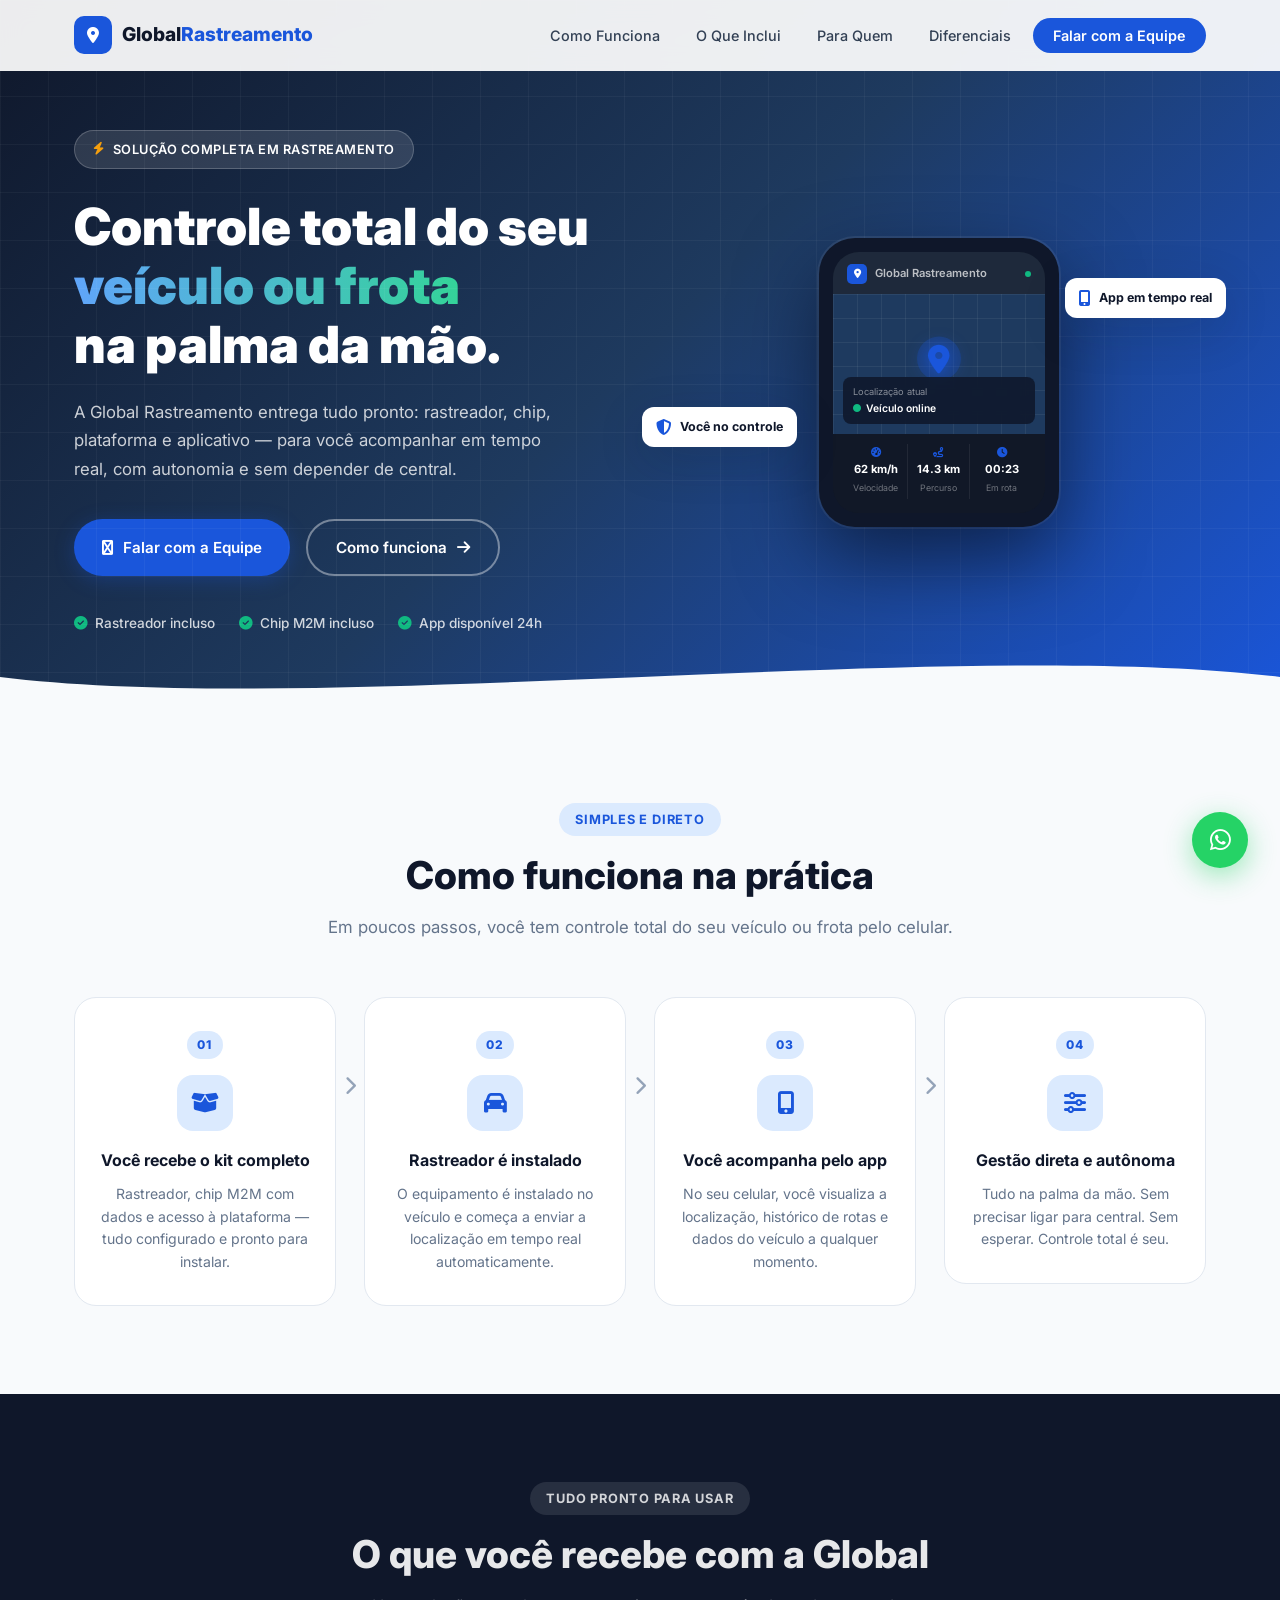
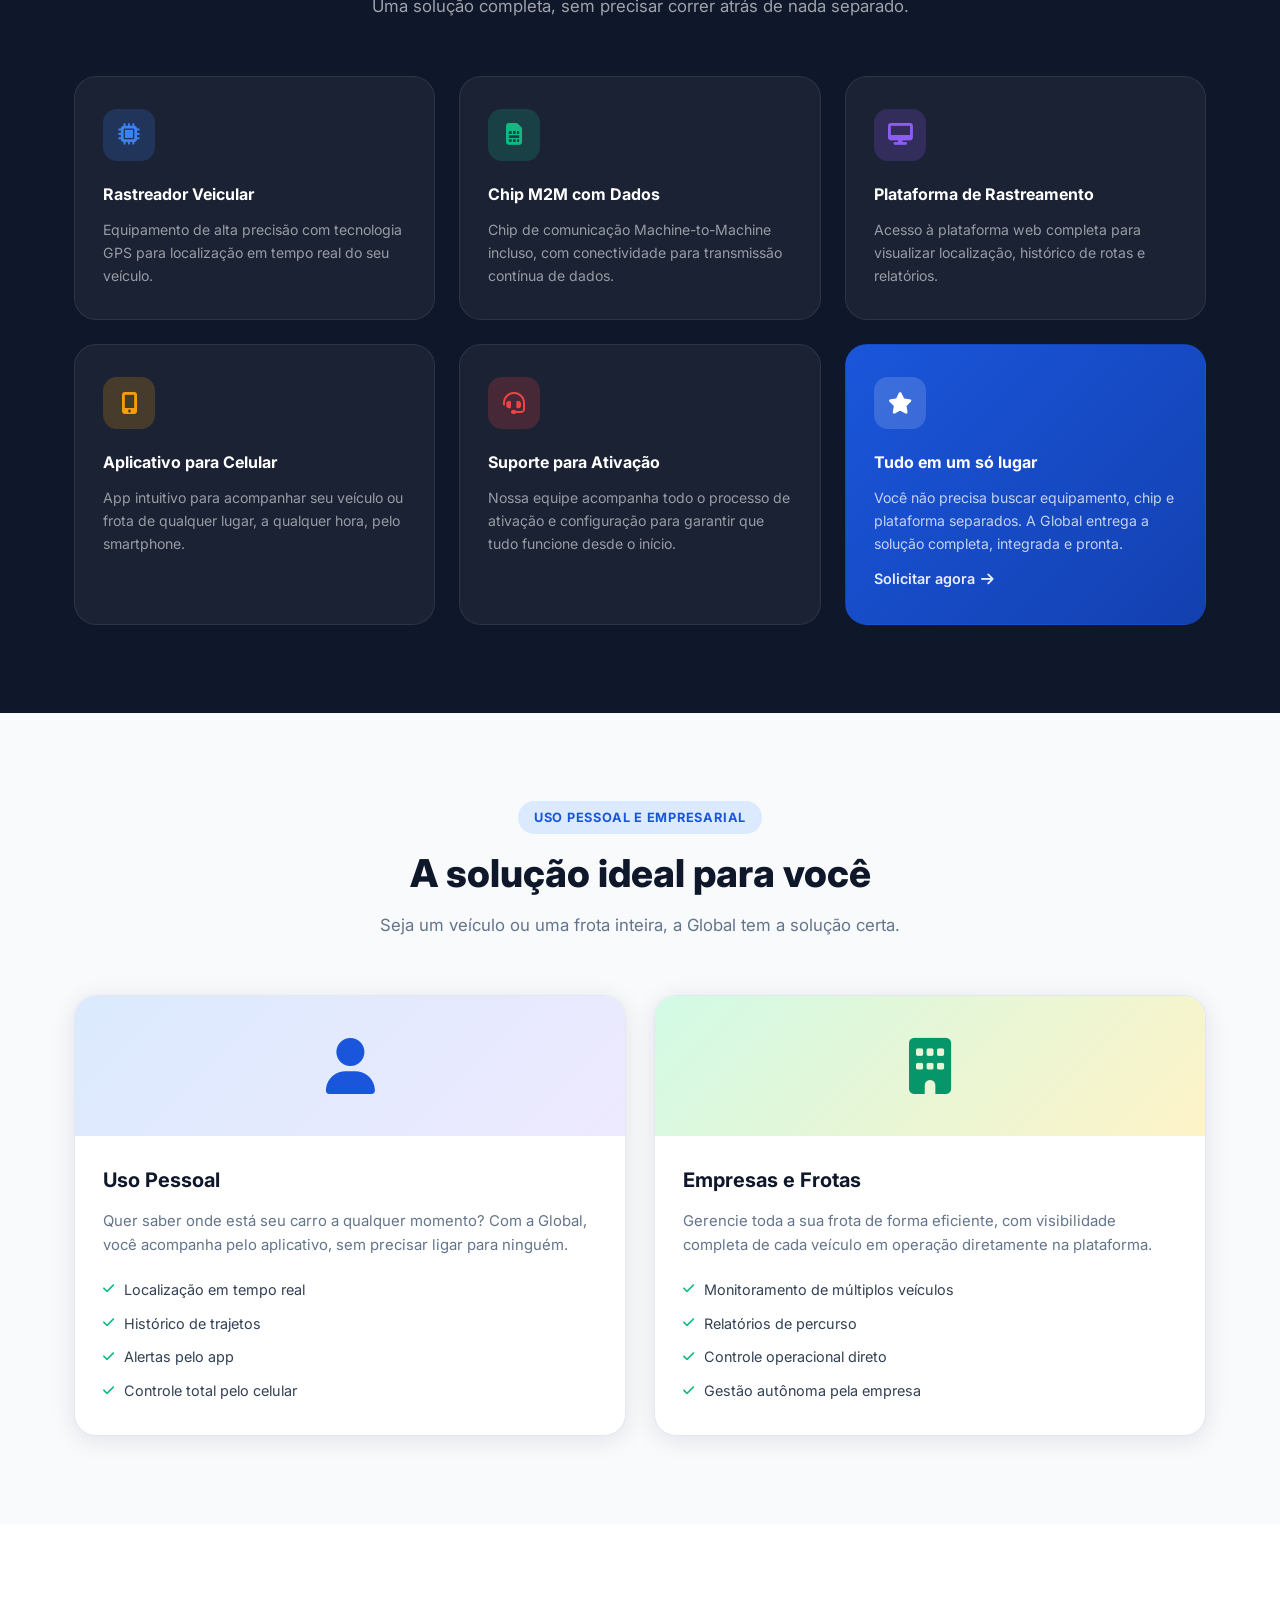
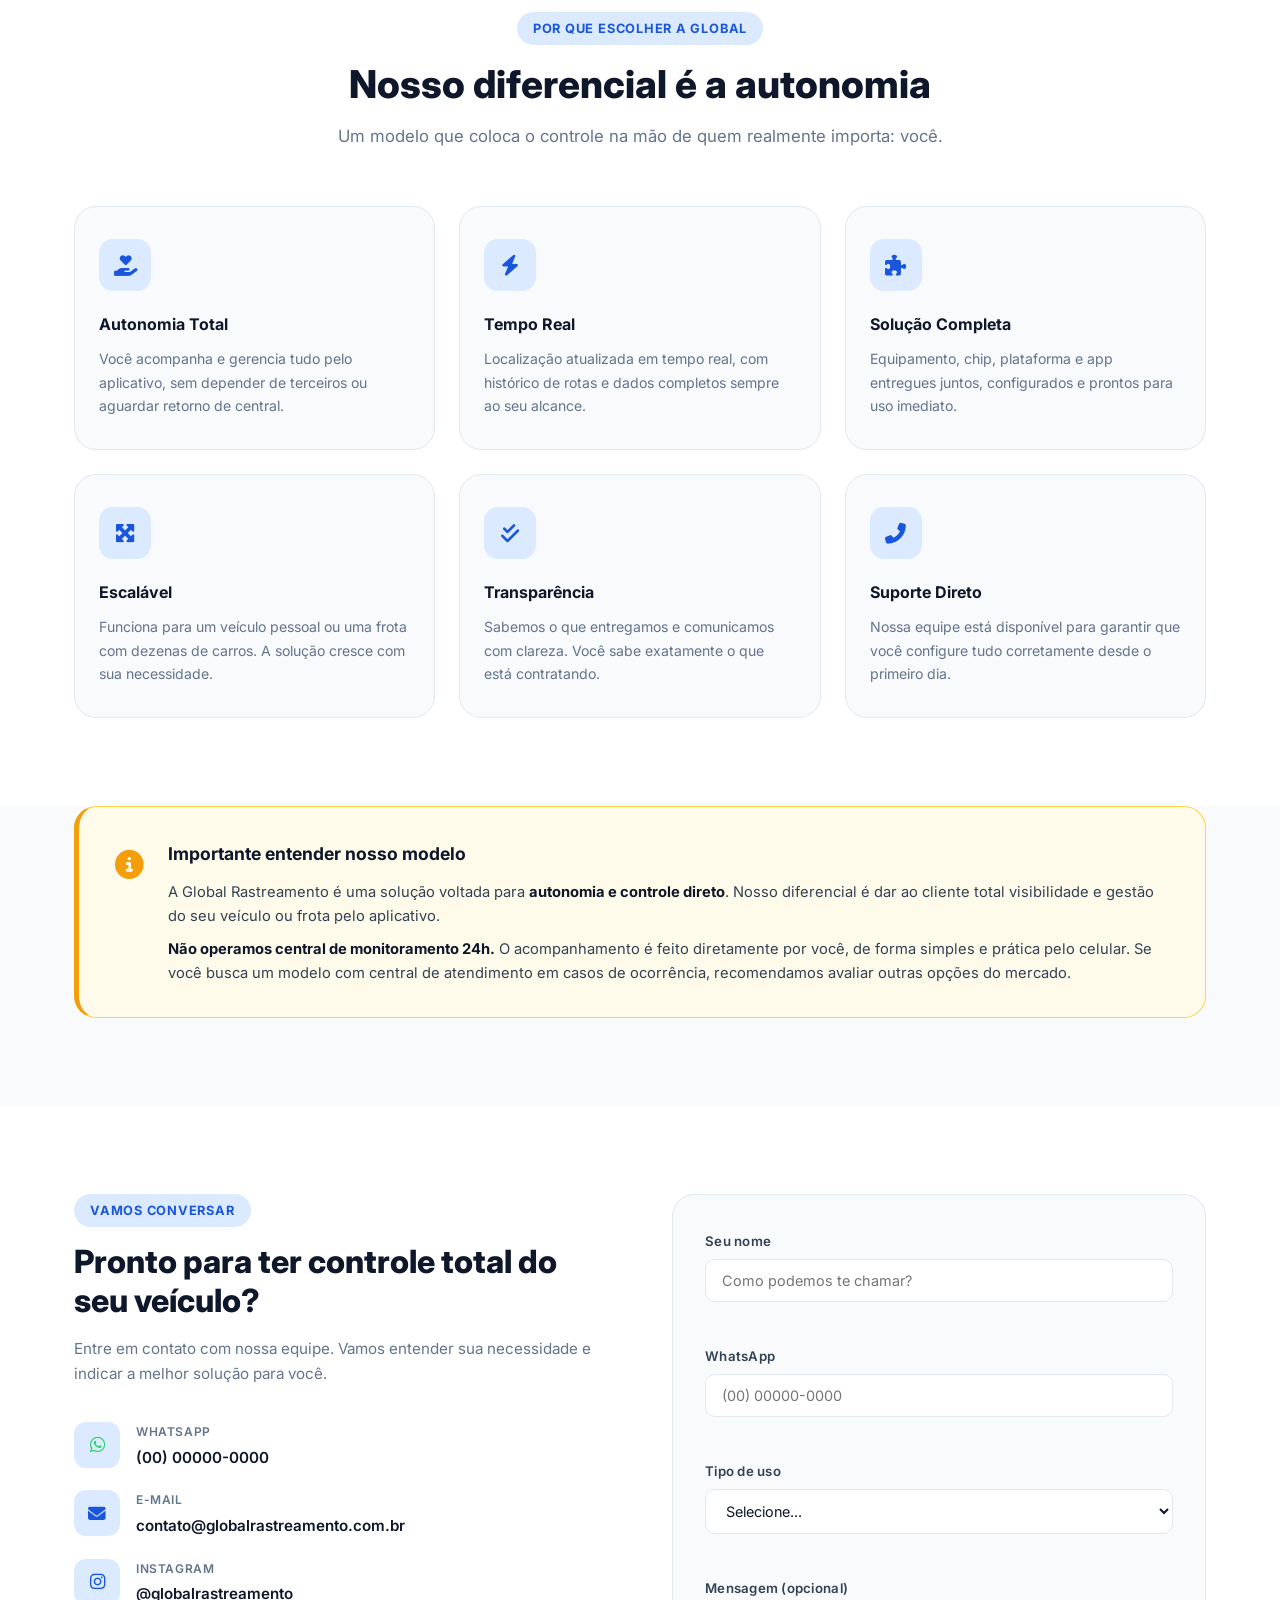
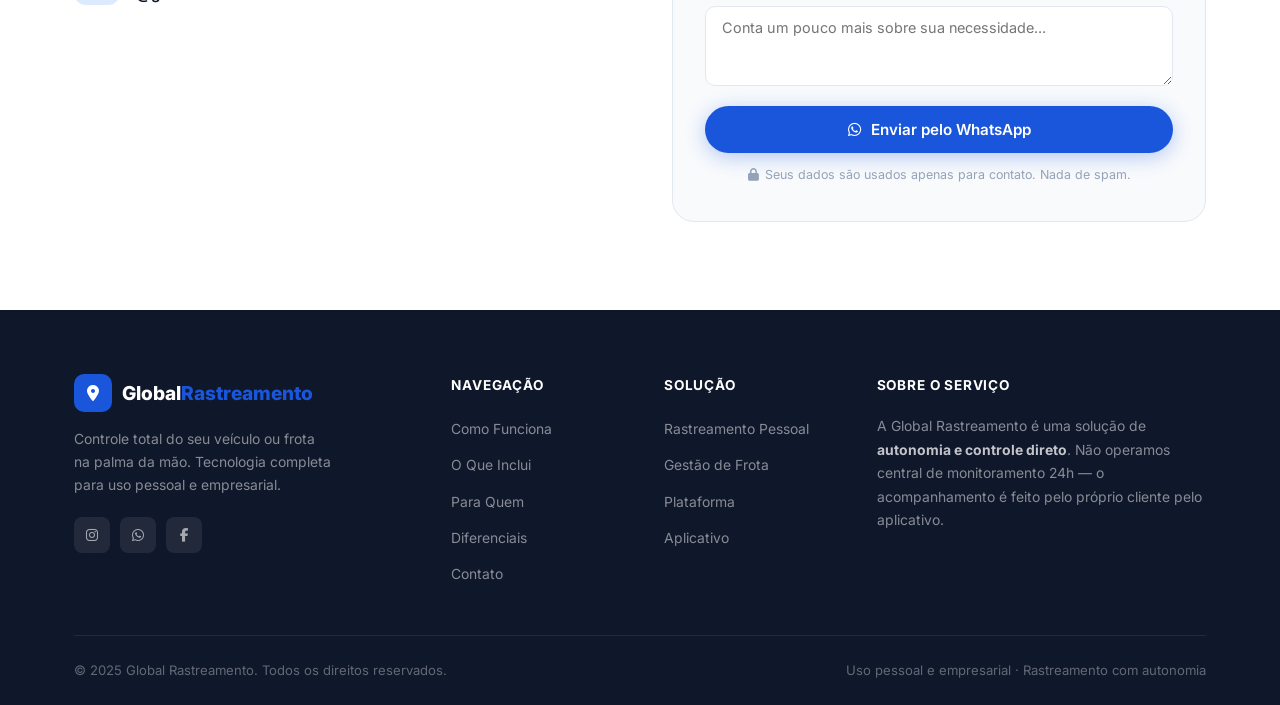
==== commit c47c2f93: "Update stylesheet and script link paths in index.html" ====
--- a/index.html
+++ b/index.html
@@ -5,8 +5,7 @@
   <meta name="viewport" content="width=device-width, initial-scale=1.0" />
   <title>Global Rastreamento | Controle Total do Seu Veículo na Palma da Mão</title>
   <meta name="description" content="A Global Rastreamento entrega a solução completa para você acompanhar seu veículo ou frota pelo aplicativo. Rastreador, chip, plataforma e app — tudo pronto para você ter controle direto." />
-  <link rel="stylesheet" href="css/style.css" />
-  <!-- Google Fonts -->
+  <link rel="stylesheet" href="style.css">  <!-- Google Fonts -->
   <link rel="preconnect" href="https://fonts.googleapis.com" />
   <link rel="preconnect" href="https://fonts.gstatic.com" crossorigin />
   <link href="https://fonts.googleapis.com/css2?family=Inter:wght@300;400;500;600;700;800;900&display=swap" rel="stylesheet" />
@@ -459,6 +458,6 @@
     <i class="fas fa-arrow-up"></i>
   </button>
 
-  <script src="js/main.js"></script>
+  <script src="main.js" defer></script>
 </body>
 </html>
--- a/style.css
+++ b/style.css
@@ -0,0 +1,989 @@
+/* ============================================================
+   GLOBAL RASTREAMENTO — CSS Principal
+   ============================================================ */
+
+/* ——— RESET & BASE ——— */
+*, *::before, *::after { box-sizing: border-box; margin: 0; padding: 0; }
+
+:root {
+  --primary:       #1a56db;
+  --primary-dark:  #1340b0;
+  --primary-light: #dbeafe;
+  --accent:        #10b981;
+  --accent-dark:   #059669;
+  --dark:          #0f172a;
+  --dark-2:        #1e293b;
+  --dark-3:        #334155;
+  --gray:          #64748b;
+  --gray-light:    #94a3b8;
+  --border:        #e2e8f0;
+  --bg:            #f8fafc;
+  --white:         #ffffff;
+  --warn:          #f59e0b;
+  --radius:        14px;
+  --radius-lg:     22px;
+  --shadow:        0 4px 24px rgba(15,23,42,.10);
+  --shadow-lg:     0 12px 48px rgba(15,23,42,.16);
+  --transition:    .28s cubic-bezier(.4,0,.2,1);
+  --font:          'Inter', sans-serif;
+}
+
+html { scroll-behavior: smooth; font-size: 16px; }
+
+body {
+  font-family: var(--font);
+  background: var(--bg);
+  color: var(--dark);
+  line-height: 1.65;
+  overflow-x: hidden;
+}
+
+img { max-width: 100%; display: block; }
+a { color: inherit; text-decoration: none; }
+ul { list-style: none; }
+button { border: none; background: none; cursor: pointer; font-family: var(--font); }
+input, select, textarea { font-family: var(--font); }
+
+/* ——— CONTAINER ——— */
+.container {
+  max-width: 1180px;
+  margin: 0 auto;
+  padding: 0 24px;
+}
+
+/* ——— SECTIONS ——— */
+.section { padding: 88px 0; }
+
+/* ——— BUTTONS ——— */
+.btn {
+  display: inline-flex;
+  align-items: center;
+  gap: 10px;
+  padding: 14px 28px;
+  border-radius: 50px;
+  font-size: .95rem;
+  font-weight: 600;
+  transition: var(--transition);
+  cursor: pointer;
+  white-space: nowrap;
+}
+.btn-primary {
+  background: var(--primary);
+  color: var(--white);
+  box-shadow: 0 4px 20px rgba(26,86,219,.3);
+}
+.btn-primary:hover {
+  background: var(--primary-dark);
+  transform: translateY(-2px);
+  box-shadow: 0 8px 28px rgba(26,86,219,.4);
+}
+.btn-outline {
+  background: transparent;
+  color: var(--primary);
+  border: 2px solid var(--primary);
+}
+.btn-outline:hover {
+  background: var(--primary-light);
+  transform: translateY(-2px);
+}
+.btn-full { width: 100%; justify-content: center; }
+
+.btn-link {
+  display: inline-flex;
+  align-items: center;
+  gap: 6px;
+  color: var(--white);
+  font-weight: 600;
+  font-size: .9rem;
+  margin-top: 12px;
+  opacity: .9;
+  transition: var(--transition);
+}
+.btn-link:hover { opacity: 1; gap: 10px; }
+
+/* ——— SECTION HEADER ——— */
+.section-header {
+  text-align: center;
+  max-width: 640px;
+  margin: 0 auto 56px;
+}
+.section-header.left { text-align: left; margin-left: 0; }
+
+.section-badge {
+  display: inline-block;
+  background: var(--primary-light);
+  color: var(--primary);
+  font-size: .8rem;
+  font-weight: 700;
+  letter-spacing: .06em;
+  text-transform: uppercase;
+  padding: 6px 16px;
+  border-radius: 50px;
+  margin-bottom: 16px;
+}
+
+.section-title {
+  font-size: clamp(1.75rem, 3vw, 2.5rem);
+  font-weight: 800;
+  color: var(--dark);
+  line-height: 1.2;
+  margin-bottom: 16px;
+}
+
+.section-sub {
+  color: var(--gray);
+  font-size: 1.05rem;
+  line-height: 1.6;
+}
+
+/* ——— ANIMATE ON SCROLL ——— */
+[data-animate] {
+  opacity: 0;
+  transform: translateY(32px);
+  transition: opacity .6s ease, transform .6s ease;
+}
+[data-animate].visible {
+  opacity: 1;
+  transform: translateY(0);
+}
+
+/* ============================================================
+   HEADER / NAV
+   ============================================================ */
+.header {
+  position: fixed;
+  top: 0; left: 0; right: 0;
+  z-index: 1000;
+  background: rgba(255,255,255,.92);
+  backdrop-filter: blur(12px);
+  -webkit-backdrop-filter: blur(12px);
+  border-bottom: 1px solid transparent;
+  transition: var(--transition);
+}
+.header.scrolled {
+  border-bottom-color: var(--border);
+  box-shadow: var(--shadow);
+}
+
+.navbar {
+  display: flex;
+  align-items: center;
+  justify-content: space-between;
+  height: 70px;
+}
+
+.logo {
+  display: flex;
+  align-items: center;
+  gap: 10px;
+  font-size: 1.2rem;
+  font-weight: 800;
+  color: var(--dark);
+  transition: var(--transition);
+}
+.logo:hover { opacity: .85; }
+.logo-icon {
+  width: 38px; height: 38px;
+  background: var(--primary);
+  border-radius: 10px;
+  display: flex; align-items: center; justify-content: center;
+  color: var(--white);
+  font-size: 1rem;
+}
+.logo-accent { color: var(--primary); }
+
+.nav-links {
+  display: flex;
+  align-items: center;
+  gap: 8px;
+}
+.nav-links a {
+  padding: 8px 14px;
+  border-radius: 8px;
+  font-size: .9rem;
+  font-weight: 500;
+  color: var(--dark-3);
+  transition: var(--transition);
+}
+.nav-links a:hover { color: var(--primary); background: var(--primary-light); }
+.btn-nav {
+  background: var(--primary) !important;
+  color: var(--white) !important;
+  padding: 9px 20px !important;
+  border-radius: 50px !important;
+  font-weight: 600 !important;
+}
+.btn-nav:hover { background: var(--primary-dark) !important; }
+
+.hamburger {
+  display: none;
+  flex-direction: column;
+  gap: 5px;
+  padding: 6px;
+}
+.hamburger span {
+  display: block;
+  width: 24px; height: 2.5px;
+  background: var(--dark);
+  border-radius: 2px;
+  transition: var(--transition);
+}
+.hamburger.open span:nth-child(1) { transform: translateY(7.5px) rotate(45deg); }
+.hamburger.open span:nth-child(2) { opacity: 0; transform: scaleX(0); }
+.hamburger.open span:nth-child(3) { transform: translateY(-7.5px) rotate(-45deg); }
+
+/* ============================================================
+   HERO
+   ============================================================ */
+.hero {
+  position: relative;
+  background: linear-gradient(135deg, #0f172a 0%, #1e3a5f 50%, #1a56db 100%);
+  padding: 130px 0 80px;
+  overflow: hidden;
+}
+
+.hero-bg-grid {
+  position: absolute;
+  inset: 0;
+  background-image:
+    linear-gradient(rgba(255,255,255,.04) 1px, transparent 1px),
+    linear-gradient(90deg, rgba(255,255,255,.04) 1px, transparent 1px);
+  background-size: 48px 48px;
+  pointer-events: none;
+}
+
+.hero .container {
+  display: grid;
+  grid-template-columns: 1fr 1fr;
+  gap: 64px;
+  align-items: center;
+}
+
+.hero-badge {
+  display: inline-flex;
+  align-items: center;
+  gap: 8px;
+  background: rgba(255,255,255,.12);
+  border: 1px solid rgba(255,255,255,.2);
+  color: var(--white);
+  padding: 8px 18px;
+  border-radius: 50px;
+  font-size: .8rem;
+  font-weight: 600;
+  letter-spacing: .04em;
+  text-transform: uppercase;
+  margin-bottom: 28px;
+}
+.hero-badge i { color: var(--warn); }
+
+.hero-title {
+  font-size: clamp(2rem, 4vw, 3.2rem);
+  font-weight: 900;
+  color: var(--white);
+  line-height: 1.15;
+  margin-bottom: 24px;
+}
+.hero-title .highlight {
+  background: linear-gradient(90deg, #60a5fa, #34d399);
+  -webkit-background-clip: text;
+  -webkit-text-fill-color: transparent;
+  background-clip: text;
+}
+
+.hero-desc {
+  color: rgba(255,255,255,.78);
+  font-size: 1.05rem;
+  line-height: 1.7;
+  margin-bottom: 36px;
+  max-width: 480px;
+}
+
+.hero-cta {
+  display: flex;
+  gap: 16px;
+  flex-wrap: wrap;
+  margin-bottom: 36px;
+}
+.hero-cta .btn-outline {
+  color: var(--white);
+  border-color: rgba(255,255,255,.4);
+}
+.hero-cta .btn-outline:hover {
+  background: rgba(255,255,255,.12);
+  border-color: var(--white);
+}
+
+.hero-trust {
+  display: flex;
+  gap: 24px;
+  flex-wrap: wrap;
+}
+.trust-item {
+  display: flex;
+  align-items: center;
+  gap: 7px;
+  color: rgba(255,255,255,.8);
+  font-size: .85rem;
+  font-weight: 500;
+}
+.trust-item i { color: var(--accent); }
+
+/* ——— Phone Mockup ——— */
+.hero-visual {
+  display: flex;
+  justify-content: center;
+  align-items: center;
+  position: relative;
+}
+
+.phone-mockup {
+  width: 240px;
+  background: var(--dark);
+  border-radius: 36px;
+  padding: 14px;
+  box-shadow: 0 32px 80px rgba(0,0,0,.5), 0 0 0 2px rgba(255,255,255,.08);
+  position: relative;
+  z-index: 2;
+  animation: float 4s ease-in-out infinite;
+}
+
+@keyframes float {
+  0%, 100% { transform: translateY(0); }
+  50%       { transform: translateY(-12px); }
+}
+
+.phone-screen {
+  background: #111827;
+  border-radius: 26px;
+  overflow: hidden;
+}
+
+.app-header {
+  display: flex;
+  align-items: center;
+  gap: 8px;
+  padding: 12px 14px 10px;
+  background: #1e293b;
+  font-size: .7rem;
+  color: rgba(255,255,255,.7);
+  font-weight: 600;
+}
+.app-logo-sm {
+  width: 20px; height: 20px;
+  background: var(--primary);
+  border-radius: 5px;
+  display: flex; align-items: center; justify-content: center;
+  color: var(--white);
+  font-size: .6rem;
+}
+.app-status-dot {
+  width: 6px; height: 6px;
+  background: var(--accent);
+  border-radius: 50%;
+  margin-left: auto;
+  animation: blink 1.5s ease-in-out infinite;
+}
+@keyframes blink { 0%,100%{opacity:1} 50%{opacity:.3} }
+
+.map-placeholder {
+  position: relative;
+  height: 140px;
+  background: #1e3a5f;
+  overflow: hidden;
+}
+.map-grid {
+  position: absolute;
+  inset: 0;
+  background-image:
+    linear-gradient(rgba(255,255,255,.06) 1px, transparent 1px),
+    linear-gradient(90deg, rgba(255,255,255,.06) 1px, transparent 1px);
+  background-size: 24px 24px;
+}
+.map-pin {
+  position: absolute;
+  top: 50%; left: 50%;
+  transform: translate(-50%, -60%);
+  color: var(--primary);
+  font-size: 1.8rem;
+  filter: drop-shadow(0 2px 6px rgba(26,86,219,.6));
+  z-index: 2;
+}
+.pulse-pin::after {
+  content: '';
+  position: absolute;
+  top: 50%; left: 50%;
+  transform: translate(-50%, -50%);
+  width: 44px; height: 44px;
+  background: rgba(26,86,219,.25);
+  border-radius: 50%;
+  animation: pulse-ring 2s ease-out infinite;
+}
+@keyframes pulse-ring {
+  0%   { transform: translate(-50%,-50%) scale(.6); opacity:1; }
+  100% { transform: translate(-50%,-50%) scale(2);  opacity:0; }
+}
+
+.map-card {
+  position: absolute;
+  bottom: 10px; left: 10px; right: 10px;
+  background: rgba(15,23,42,.85);
+  backdrop-filter: blur(6px);
+  border-radius: 8px;
+  padding: 7px 10px;
+  z-index: 3;
+}
+.map-card-label { font-size: .58rem; color: rgba(255,255,255,.5); }
+.map-card-value { font-size: .65rem; color: var(--white); font-weight: 600; display: flex; align-items: center; gap: 5px; }
+.dot-green { color: var(--accent); font-size: .5rem; }
+
+.app-stats {
+  display: grid;
+  grid-template-columns: repeat(3, 1fr);
+  gap: 0;
+  padding: 10px 12px 14px;
+  background: #111827;
+}
+.stat-box {
+  display: flex;
+  flex-direction: column;
+  align-items: center;
+  gap: 2px;
+  border-right: 1px solid rgba(255,255,255,.07);
+  padding: 4px 0;
+}
+.stat-box:last-child { border-right: none; }
+.stat-box i { color: var(--primary); font-size: .65rem; }
+.stat-val { color: var(--white); font-size: .7rem; font-weight: 700; }
+.stat-label { color: rgba(255,255,255,.4); font-size: .55rem; }
+
+/* ——— Float cards ——— */
+.hero-float-card {
+  position: absolute;
+  display: flex;
+  align-items: center;
+  gap: 8px;
+  background: var(--white);
+  border-radius: 12px;
+  padding: 10px 14px;
+  font-size: .78rem;
+  font-weight: 700;
+  color: var(--dark);
+  box-shadow: var(--shadow-lg);
+  z-index: 3;
+}
+.hero-float-card i { color: var(--primary); font-size: 1rem; }
+.card-1 { bottom: 80px; left: -30px; animation: float 3.5s ease-in-out infinite; }
+.card-2 { top: 40px; right: -20px; animation: float 4.5s ease-in-out infinite .5s; }
+
+.hero-wave {
+  position: absolute;
+  bottom: -2px; left: 0; right: 0;
+}
+.hero-wave svg { display: block; width: 100%; height: 80px; }
+
+/* ============================================================
+   COMO FUNCIONA
+   ============================================================ */
+.como-funciona { background: var(--bg); }
+
+.steps-grid {
+  display: grid;
+  grid-template-columns: 1fr auto 1fr auto 1fr auto 1fr;
+  align-items: start;
+  gap: 0;
+}
+
+.step-card {
+  background: var(--white);
+  border-radius: var(--radius-lg);
+  padding: 32px 24px;
+  border: 1px solid var(--border);
+  transition: var(--transition);
+  position: relative;
+  text-align: center;
+}
+.step-card:hover {
+  border-color: var(--primary);
+  box-shadow: var(--shadow-lg);
+  transform: translateY(-4px);
+}
+
+.step-number {
+  font-size: .75rem;
+  font-weight: 800;
+  letter-spacing: .1em;
+  color: var(--primary);
+  background: var(--primary-light);
+  display: inline-block;
+  padding: 4px 10px;
+  border-radius: 50px;
+  margin-bottom: 16px;
+}
+
+.step-icon {
+  width: 56px; height: 56px;
+  background: var(--primary-light);
+  border-radius: 16px;
+  display: flex; align-items: center; justify-content: center;
+  margin: 0 auto 16px;
+  font-size: 1.4rem;
+  color: var(--primary);
+  transition: var(--transition);
+}
+.step-card:hover .step-icon {
+  background: var(--primary);
+  color: var(--white);
+}
+
+.step-card h3 { font-size: 1rem; font-weight: 700; color: var(--dark); margin-bottom: 10px; }
+.step-card p  { font-size: .88rem; color: var(--gray); line-height: 1.6; }
+
+.step-divider {
+  display: flex;
+  align-items: center;
+  justify-content: center;
+  padding: 0 8px;
+  padding-top: 80px;
+  color: var(--gray-light);
+  font-size: 1.2rem;
+}
+
+/* ============================================================
+   O QUE INCLUI
+   ============================================================ */
+.o-que-inclui {
+  background: var(--dark);
+}
+.o-que-inclui .section-badge {
+  background: rgba(255,255,255,.1);
+  color: rgba(255,255,255,.8);
+}
+.o-que-inclui .section-title,
+.o-que-inclui .section-sub { color: rgba(255,255,255,.9); }
+.o-que-inclui .section-sub { color: rgba(255,255,255,.6); }
+
+.includes-grid {
+  display: grid;
+  grid-template-columns: repeat(3, 1fr);
+  gap: 24px;
+}
+
+.include-card {
+  background: rgba(255,255,255,.05);
+  border: 1px solid rgba(255,255,255,.08);
+  border-radius: var(--radius-lg);
+  padding: 32px 28px;
+  transition: var(--transition);
+}
+.include-card:hover {
+  background: rgba(255,255,255,.09);
+  border-color: rgba(255,255,255,.15);
+  transform: translateY(-4px);
+}
+
+.include-icon {
+  width: 52px; height: 52px;
+  border-radius: 14px;
+  display: flex; align-items: center; justify-content: center;
+  font-size: 1.35rem;
+  margin-bottom: 20px;
+  background: color-mix(in srgb, var(--color) 20%, transparent);
+  color: var(--color);
+}
+
+.include-card h3 { font-size: 1rem; font-weight: 700; color: var(--white); margin-bottom: 10px; }
+.include-card p  { font-size: .88rem; color: rgba(255,255,255,.55); line-height: 1.65; }
+
+.include-highlight {
+  background: linear-gradient(135deg, var(--primary) 0%, var(--primary-dark) 100%) !important;
+  border-color: transparent !important;
+}
+.include-highlight h3 { color: var(--white) !important; }
+.include-highlight p  { color: rgba(255,255,255,.75) !important; }
+.include-highlight .include-icon { background: rgba(255,255,255,.15) !important; }
+
+/* ============================================================
+   PARA QUEM
+   ============================================================ */
+.para-quem { background: var(--bg); }
+
+.audience-grid {
+  display: grid;
+  grid-template-columns: 1fr 1fr;
+  gap: 28px;
+}
+
+.audience-card {
+  background: var(--white);
+  border: 1px solid var(--border);
+  border-radius: var(--radius-lg);
+  overflow: hidden;
+  transition: var(--transition);
+  box-shadow: var(--shadow);
+}
+.audience-card:hover { box-shadow: var(--shadow-lg); transform: translateY(-4px); }
+
+.audience-img {
+  height: 140px;
+  display: flex; align-items: center; justify-content: center;
+  font-size: 3.5rem;
+}
+.audience-personal { background: linear-gradient(135deg, #dbeafe, #ede9fe); color: var(--primary); }
+.audience-business  { background: linear-gradient(135deg, #d1fae5, #fef3c7); color: var(--accent-dark); }
+
+.audience-content { padding: 28px 28px 32px; }
+.audience-content h3 { font-size: 1.25rem; font-weight: 700; color: var(--dark); margin-bottom: 12px; }
+.audience-content p  { color: var(--gray); font-size: .93rem; margin-bottom: 20px; line-height: 1.65; }
+
+.audience-content ul { display: flex; flex-direction: column; gap: 10px; }
+.audience-content li {
+  display: flex; align-items: center; gap: 10px;
+  font-size: .9rem; color: var(--dark-3);
+}
+.audience-content li i { color: var(--accent); font-size: .8rem; flex-shrink: 0; }
+
+/* ============================================================
+   DIFERENCIAIS
+   ============================================================ */
+.diferenciais { background: var(--white); }
+
+.diff-grid {
+  display: grid;
+  grid-template-columns: repeat(3, 1fr);
+  gap: 24px;
+}
+
+.diff-card {
+  background: var(--bg);
+  border: 1px solid var(--border);
+  border-radius: var(--radius-lg);
+  padding: 32px 24px;
+  transition: var(--transition);
+}
+.diff-card:hover {
+  border-color: var(--primary);
+  background: var(--white);
+  box-shadow: var(--shadow-lg);
+  transform: translateY(-4px);
+}
+
+.diff-icon {
+  width: 52px; height: 52px;
+  background: var(--primary-light);
+  border-radius: 14px;
+  display: flex; align-items: center; justify-content: center;
+  color: var(--primary);
+  font-size: 1.3rem;
+  margin-bottom: 20px;
+  transition: var(--transition);
+}
+.diff-card:hover .diff-icon { background: var(--primary); color: var(--white); }
+
+.diff-card h3 { font-size: 1rem; font-weight: 700; color: var(--dark); margin-bottom: 10px; }
+.diff-card p  { font-size: .88rem; color: var(--gray); line-height: 1.65; }
+
+/* ============================================================
+   AVISO
+   ============================================================ */
+.aviso-section { background: var(--bg); padding: 0 0 88px; }
+
+.aviso-box {
+  display: flex;
+  gap: 24px;
+  align-items: flex-start;
+  background: #fffbeb;
+  border: 1px solid #fcd34d;
+  border-left: 5px solid var(--warn);
+  border-radius: var(--radius-lg);
+  padding: 32px 36px;
+}
+
+.aviso-icon {
+  color: var(--warn);
+  font-size: 1.8rem;
+  flex-shrink: 0;
+  margin-top: 2px;
+}
+
+.aviso-content h3 {
+  font-size: 1.1rem;
+  font-weight: 700;
+  color: var(--dark);
+  margin-bottom: 12px;
+}
+.aviso-content p {
+  color: var(--dark-3);
+  font-size: .92rem;
+  line-height: 1.65;
+  margin-bottom: 8px;
+}
+.aviso-content p:last-child { margin-bottom: 0; }
+.aviso-content strong { color: var(--dark); }
+
+/* ============================================================
+   CONTATO
+   ============================================================ */
+.contato { background: var(--white); }
+
+.contato-wrapper {
+  display: grid;
+  grid-template-columns: 1fr 1fr;
+  gap: 64px;
+  align-items: start;
+}
+
+.contato-info .section-title { font-size: clamp(1.5rem, 2.5vw, 2rem); margin-bottom: 16px; }
+.contato-info > p { color: var(--gray); margin-bottom: 36px; font-size: .95rem; }
+
+.contact-items { display: flex; flex-direction: column; gap: 20px; }
+
+.contact-item {
+  display: flex;
+  align-items: flex-start;
+  gap: 16px;
+}
+.contact-icon {
+  width: 46px; height: 46px;
+  background: var(--primary-light);
+  border-radius: 12px;
+  display: flex; align-items: center; justify-content: center;
+  color: var(--primary);
+  font-size: 1.1rem;
+  flex-shrink: 0;
+}
+.contact-icon .fa-whatsapp { color: #25d366; }
+
+.contact-label { display: block; font-size: .75rem; color: var(--gray); font-weight: 600; text-transform: uppercase; letter-spacing: .05em; margin-bottom: 2px; }
+.contact-value { font-size: .95rem; font-weight: 600; color: var(--dark); transition: var(--transition); }
+.contact-value:hover { color: var(--primary); }
+
+/* ——— Formulário ——— */
+.contato-form {
+  background: var(--bg);
+  border: 1px solid var(--border);
+  border-radius: var(--radius-lg);
+  padding: 36px 32px;
+}
+
+.form-group {
+  display: flex;
+  flex-direction: column;
+  gap: 6px;
+  margin-bottom: 20px;
+}
+.form-group label {
+  font-size: .83rem;
+  font-weight: 600;
+  color: var(--dark-3);
+  letter-spacing: .02em;
+}
+.form-group input,
+.form-group select,
+.form-group textarea {
+  padding: 12px 16px;
+  border: 1.5px solid var(--border);
+  border-radius: 10px;
+  font-size: .9rem;
+  color: var(--dark);
+  background: var(--white);
+  transition: var(--transition);
+  outline: none;
+}
+.form-group input:focus,
+.form-group select:focus,
+.form-group textarea:focus {
+  border-color: var(--primary);
+  box-shadow: 0 0 0 3px rgba(26,86,219,.12);
+}
+.form-group textarea { resize: vertical; min-height: 80px; }
+.form-group select { cursor: pointer; }
+
+.form-error { font-size: .8rem; color: #ef4444; min-height: 18px; }
+.form-group input.error,
+.form-group select.error { border-color: #ef4444; }
+
+.form-note {
+  text-align: center;
+  font-size: .78rem;
+  color: var(--gray-light);
+  margin-top: 12px;
+  display: flex;
+  align-items: center;
+  justify-content: center;
+  gap: 6px;
+}
+
+/* ============================================================
+   FOOTER
+   ============================================================ */
+.footer { background: var(--dark); color: rgba(255,255,255,.7); padding: 64px 0 0; }
+
+.footer-grid {
+  display: grid;
+  grid-template-columns: 2fr 1fr 1fr 2fr;
+  gap: 48px;
+  padding-bottom: 48px;
+  border-bottom: 1px solid rgba(255,255,255,.08);
+}
+
+.footer-brand .logo { margin-bottom: 16px; }
+.footer-brand .logo-text { color: var(--white); }
+.footer-brand p { font-size: .87rem; line-height: 1.65; color: rgba(255,255,255,.5); max-width: 260px; }
+
+.footer-social {
+  display: flex;
+  gap: 10px;
+  margin-top: 20px;
+}
+.footer-social a {
+  width: 36px; height: 36px;
+  border-radius: 8px;
+  background: rgba(255,255,255,.08);
+  display: flex; align-items: center; justify-content: center;
+  color: rgba(255,255,255,.6);
+  font-size: .85rem;
+  transition: var(--transition);
+}
+.footer-social a:hover { background: var(--primary); color: var(--white); }
+
+.footer-links h4 { font-size: .85rem; font-weight: 700; color: var(--white); letter-spacing: .06em; text-transform: uppercase; margin-bottom: 18px; }
+.footer-links ul { display: flex; flex-direction: column; gap: 10px; }
+.footer-links a { font-size: .87rem; color: rgba(255,255,255,.5); transition: var(--transition); }
+.footer-links a:hover { color: var(--white); padding-left: 4px; }
+
+.footer-note h4 { font-size: .85rem; font-weight: 700; color: var(--white); letter-spacing: .06em; text-transform: uppercase; margin-bottom: 18px; }
+.footer-note p { font-size: .87rem; color: rgba(255,255,255,.5); line-height: 1.7; }
+.footer-note strong { color: rgba(255,255,255,.75); }
+
+.footer-bottom {
+  padding: 24px 0;
+  display: flex;
+  align-items: center;
+  justify-content: space-between;
+  font-size: .82rem;
+  color: rgba(255,255,255,.35);
+}
+
+/* ============================================================
+   FLUTUANTES
+   ============================================================ */
+.whatsapp-float {
+  position: fixed;
+  bottom: 32px; right: 32px;
+  width: 56px; height: 56px;
+  background: #25d366;
+  border-radius: 50%;
+  display: flex; align-items: center; justify-content: center;
+  color: var(--white);
+  font-size: 1.5rem;
+  box-shadow: 0 8px 28px rgba(37,211,102,.45);
+  z-index: 900;
+  transition: var(--transition);
+}
+.whatsapp-float:hover { transform: scale(1.1); box-shadow: 0 12px 36px rgba(37,211,102,.55); }
+
+.whatsapp-tooltip {
+  position: absolute;
+  right: 68px;
+  background: var(--dark);
+  color: var(--white);
+  padding: 6px 12px;
+  border-radius: 8px;
+  font-size: .8rem;
+  font-weight: 600;
+  white-space: nowrap;
+  opacity: 0;
+  pointer-events: none;
+  transition: var(--transition);
+}
+.whatsapp-float:hover .whatsapp-tooltip { opacity: 1; }
+
+.back-to-top {
+  position: fixed;
+  bottom: 100px; right: 34px;
+  width: 44px; height: 44px;
+  background: var(--white);
+  border: 1.5px solid var(--border);
+  border-radius: 50%;
+  display: flex; align-items: center; justify-content: center;
+  color: var(--dark-3);
+  font-size: .9rem;
+  box-shadow: var(--shadow);
+  z-index: 900;
+  transition: var(--transition);
+  opacity: 0;
+  pointer-events: none;
+}
+.back-to-top.visible { opacity: 1; pointer-events: all; }
+.back-to-top:hover { background: var(--primary); color: var(--white); border-color: var(--primary); transform: translateY(-3px); }
+
+/* ============================================================
+   RESPONSIVE
+   ============================================================ */
+@media (max-width: 1024px) {
+  .steps-grid {
+    grid-template-columns: 1fr;
+    gap: 0;
+    max-width: 500px;
+    margin: 0 auto;
+  }
+  .step-divider { padding: 8px 0; transform: rotate(90deg); }
+
+  .includes-grid { grid-template-columns: repeat(2, 1fr); }
+  .diff-grid      { grid-template-columns: repeat(2, 1fr); }
+  .footer-grid    { grid-template-columns: 1fr 1fr; gap: 36px; }
+}
+
+@media (max-width: 820px) {
+  .hero .container { grid-template-columns: 1fr; text-align: center; }
+  .hero-desc { margin: 0 auto 36px; }
+  .hero-cta, .hero-trust { justify-content: center; }
+  .hero-visual { margin-top: 48px; }
+  .card-1 { left: 0; }
+  .card-2 { right: 0; }
+
+  .contato-wrapper { grid-template-columns: 1fr; gap: 40px; }
+  .audience-grid   { grid-template-columns: 1fr; }
+
+  .footer-grid { grid-template-columns: 1fr 1fr; }
+  .footer-bottom { flex-direction: column; gap: 6px; text-align: center; }
+}
+
+@media (max-width: 640px) {
+  .section { padding: 64px 0; }
+
+  .nav-links {
+    display: none;
+    position: absolute;
+    top: 70px; left: 0; right: 0;
+    background: var(--white);
+    border-bottom: 1px solid var(--border);
+    padding: 16px 24px 24px;
+    flex-direction: column;
+    align-items: flex-start;
+    gap: 4px;
+    box-shadow: var(--shadow-lg);
+  }
+  .nav-links.open { display: flex; }
+  .nav-links a { width: 100%; padding: 10px 14px; }
+  .hamburger { display: flex; }
+
+  .includes-grid { grid-template-columns: 1fr; }
+  .diff-grid      { grid-template-columns: 1fr; }
+  .footer-grid    { grid-template-columns: 1fr; }
+
+  .aviso-box { flex-direction: column; gap: 16px; padding: 24px; }
+
+  .hero-title { font-size: 1.9rem; }
+  .phone-mockup { width: 200px; }
+
+  .contato-form { padding: 24px 20px; }
+
+  .hero-float-card { display: none; }
+}
+
+@media (max-width: 400px) {
+  .btn { padding: 12px 20px; font-size: .88rem; }
+  .hero-cta { flex-direction: column; }
+  .hero-cta .btn { width: 100%; justify-content: center; }
+}
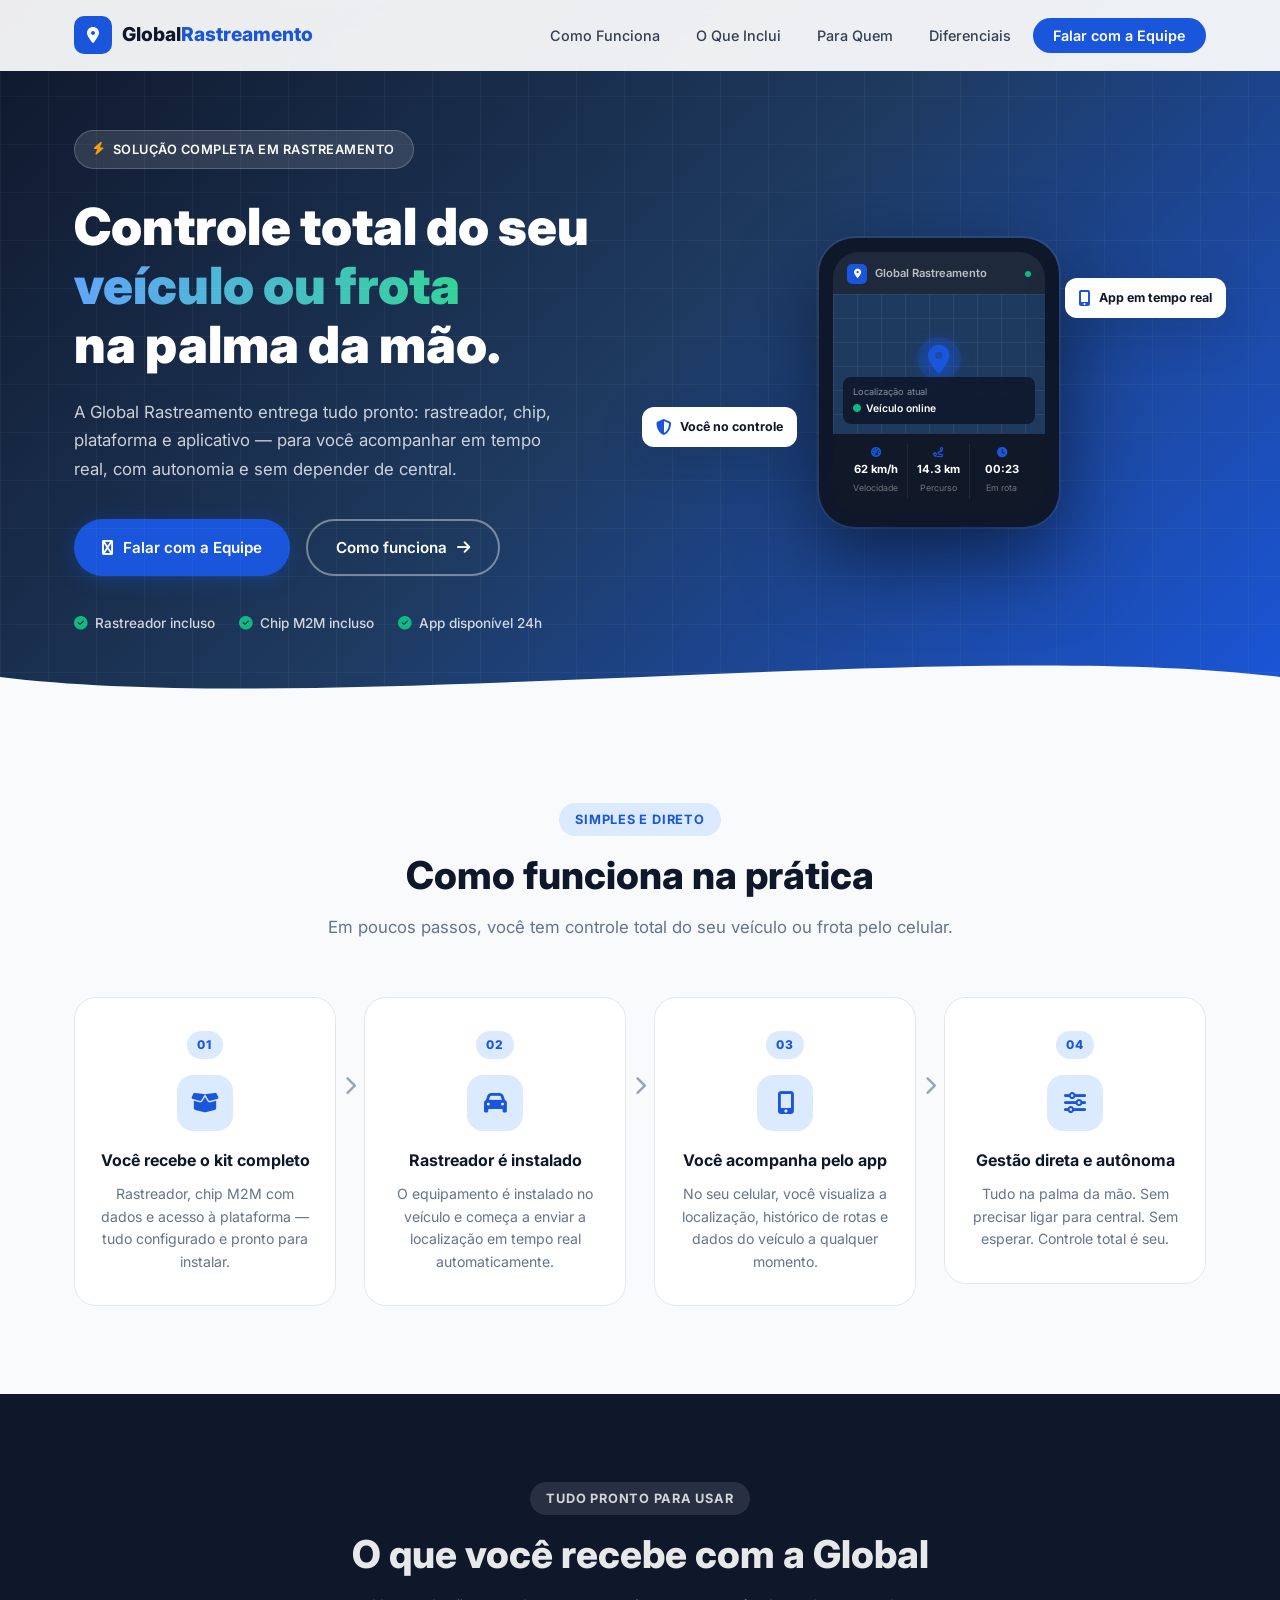
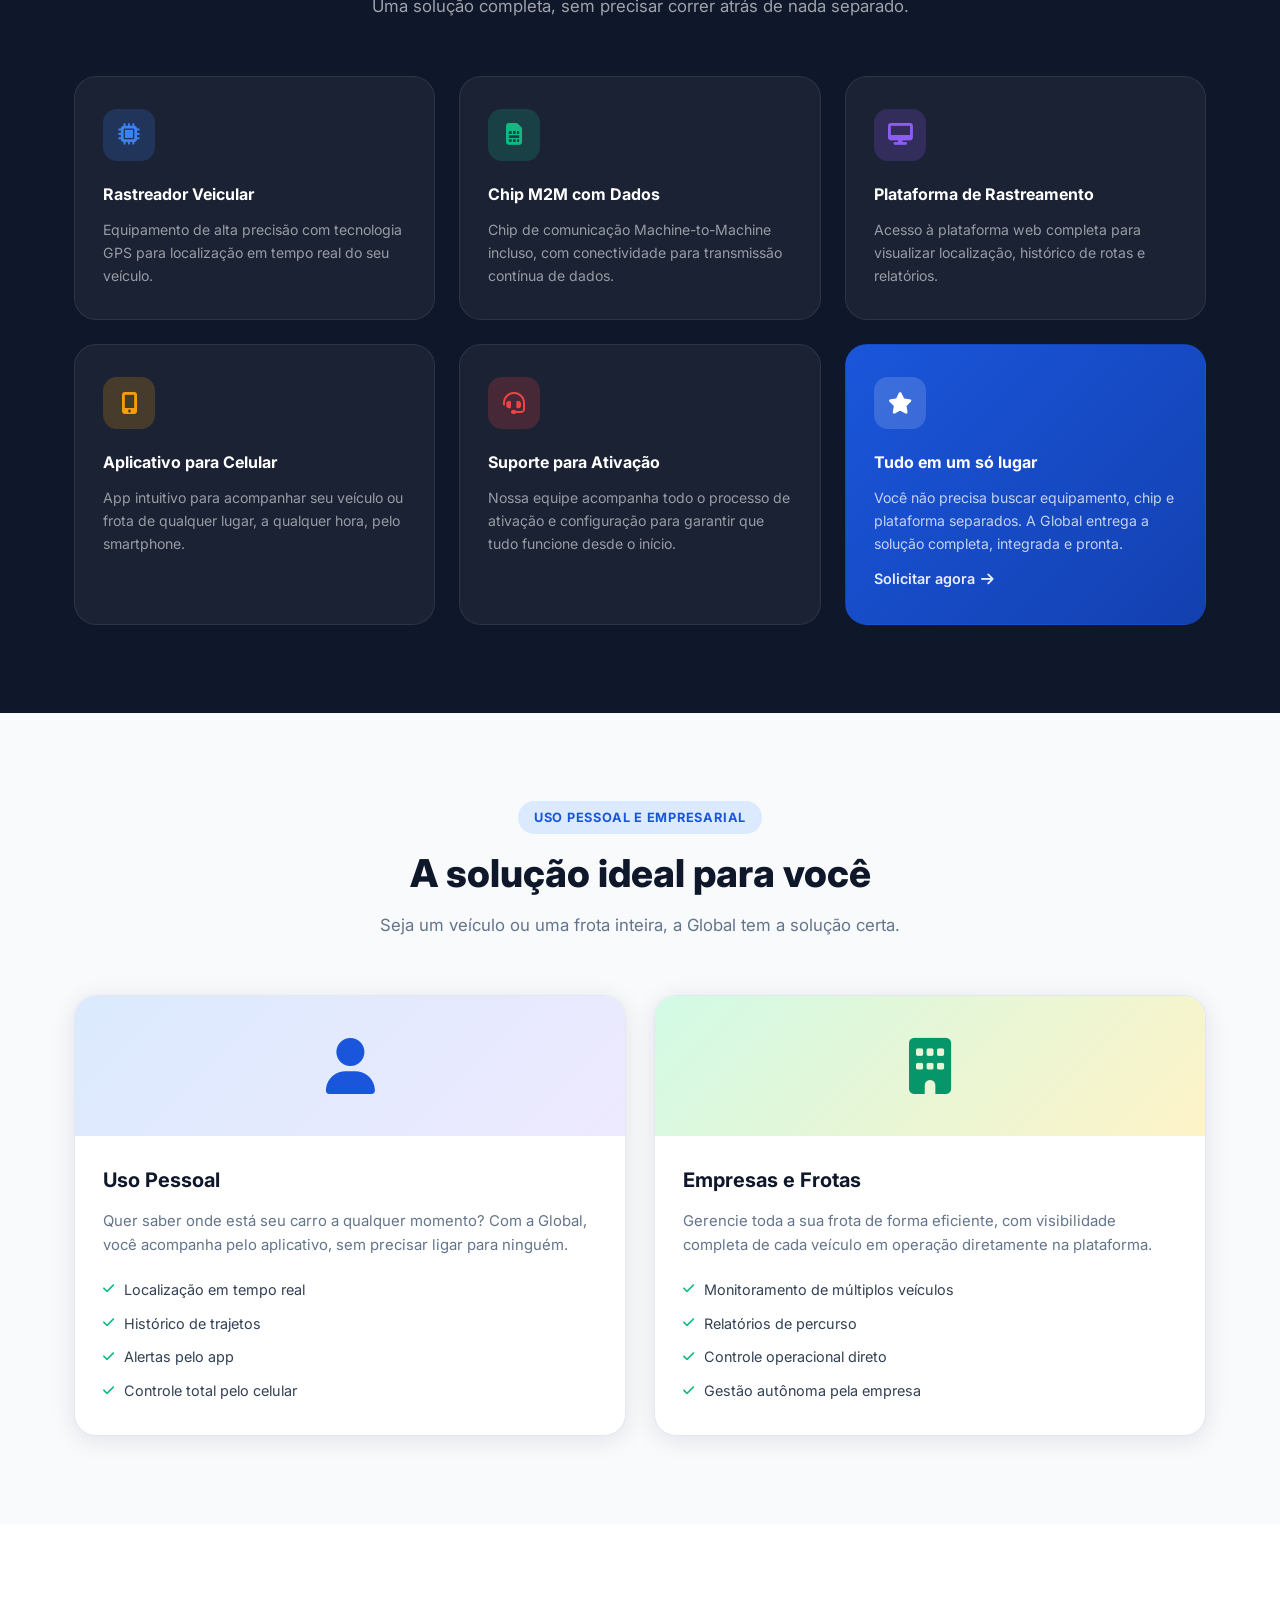
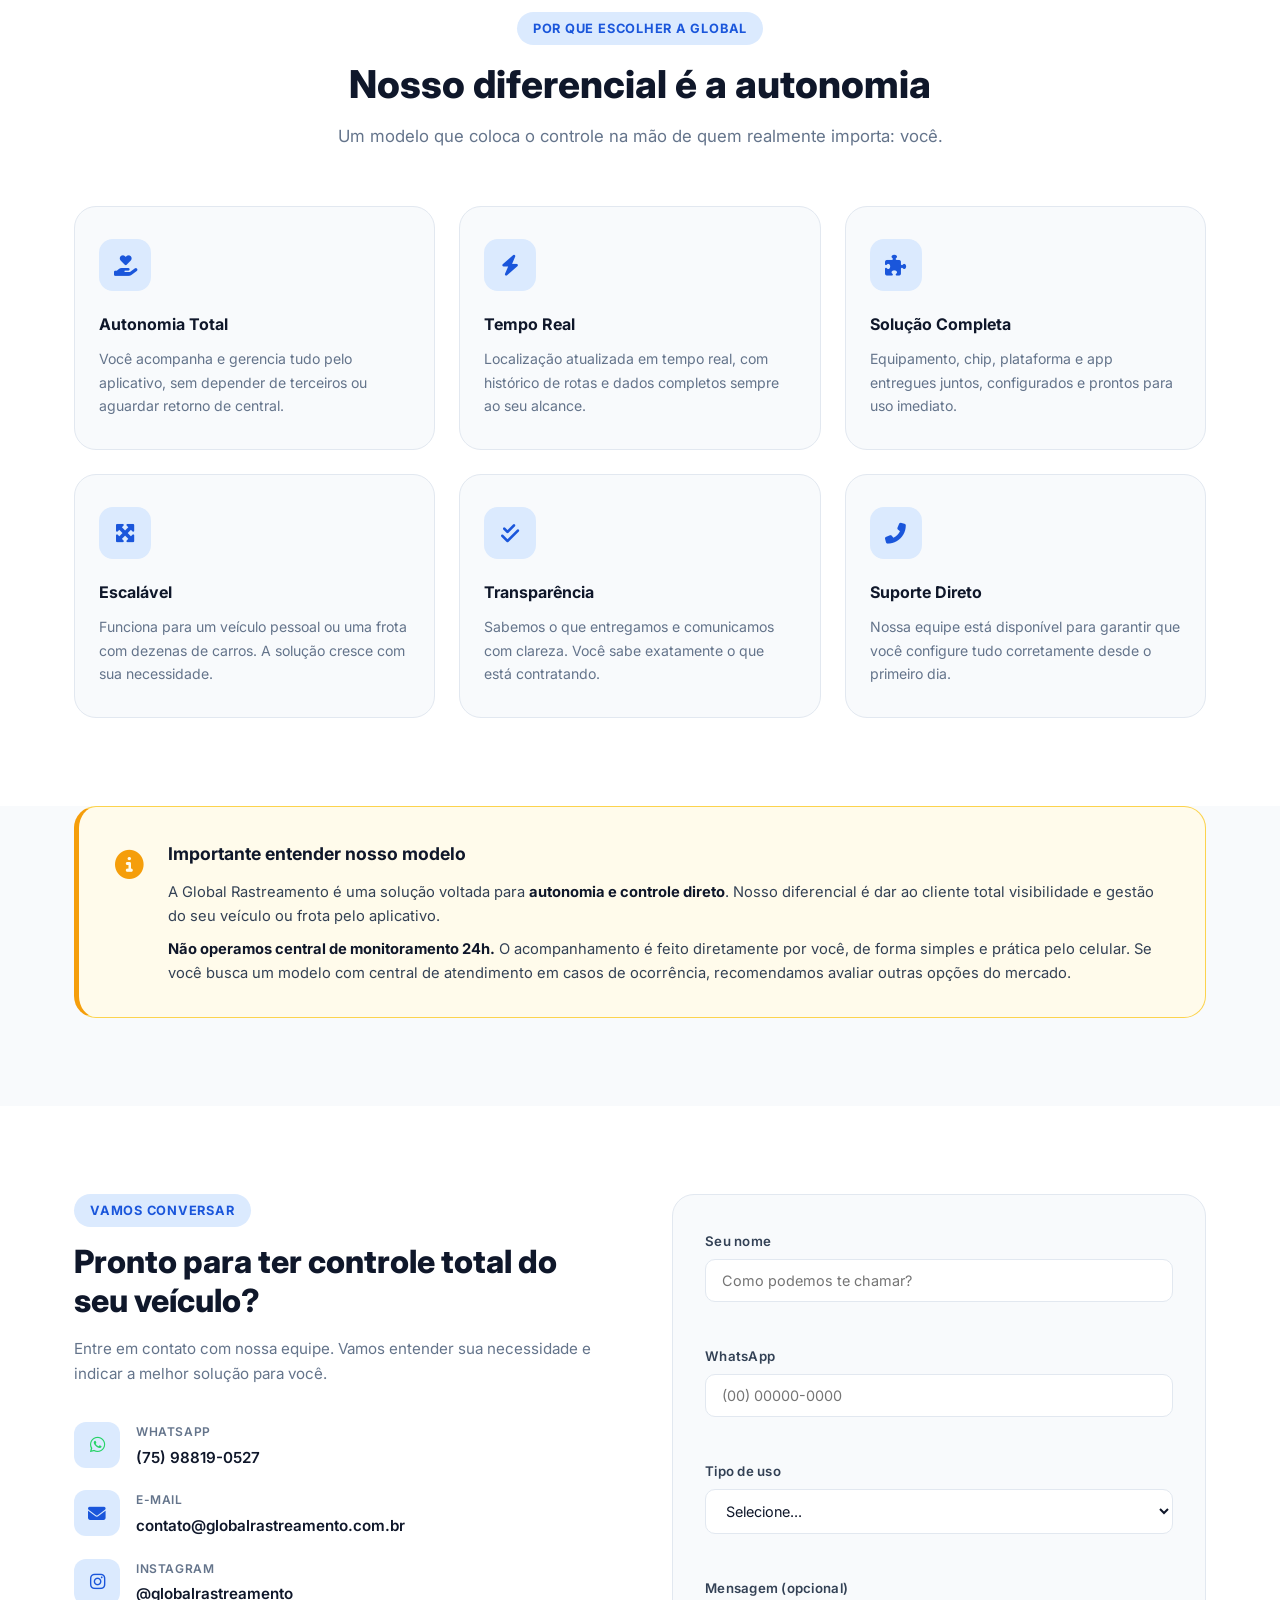
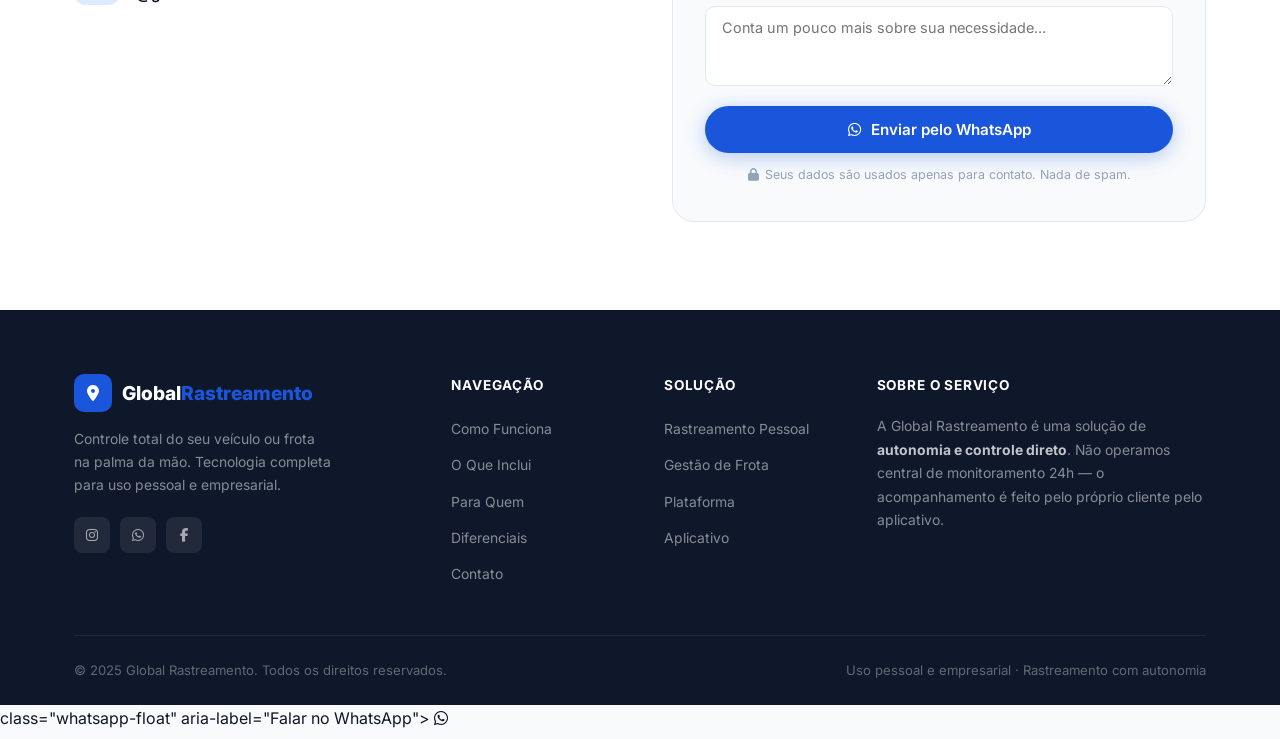
==== commit 2c234a7e: "Update WhatsApp contact number in index.html" ====
--- a/index.html
+++ b/index.html
@@ -344,7 +344,7 @@
               <div class="contact-icon"><i class="fab fa-whatsapp"></i></div>
               <div>
                 <span class="contact-label">WhatsApp</span>
-                <a href="https://wa.me/5500000000000" target="_blank" class="contact-value">(00) 00000-0000</a>
+                <a href="https://wa.me/5575988190527" target="_blank" class="contact-value">(75) 98819-0527</a>
               </div>
             </div>
             <div class="contact-item">
@@ -448,7 +448,7 @@
   </footer>
 
   <!-- Botão WhatsApp Flutuante -->
-  <a href="https://wa.me/5500000000000" target="_blank" class="whatsapp-float" aria-label="Falar no WhatsApp">
+  <a href="https://wa.me/5575988190527" target="_blank"> class="whatsapp-float" aria-label="Falar no WhatsApp">
     <i class="fab fa-whatsapp"></i>
     <span class="whatsapp-tooltip">Falar no WhatsApp</span>
   </a>
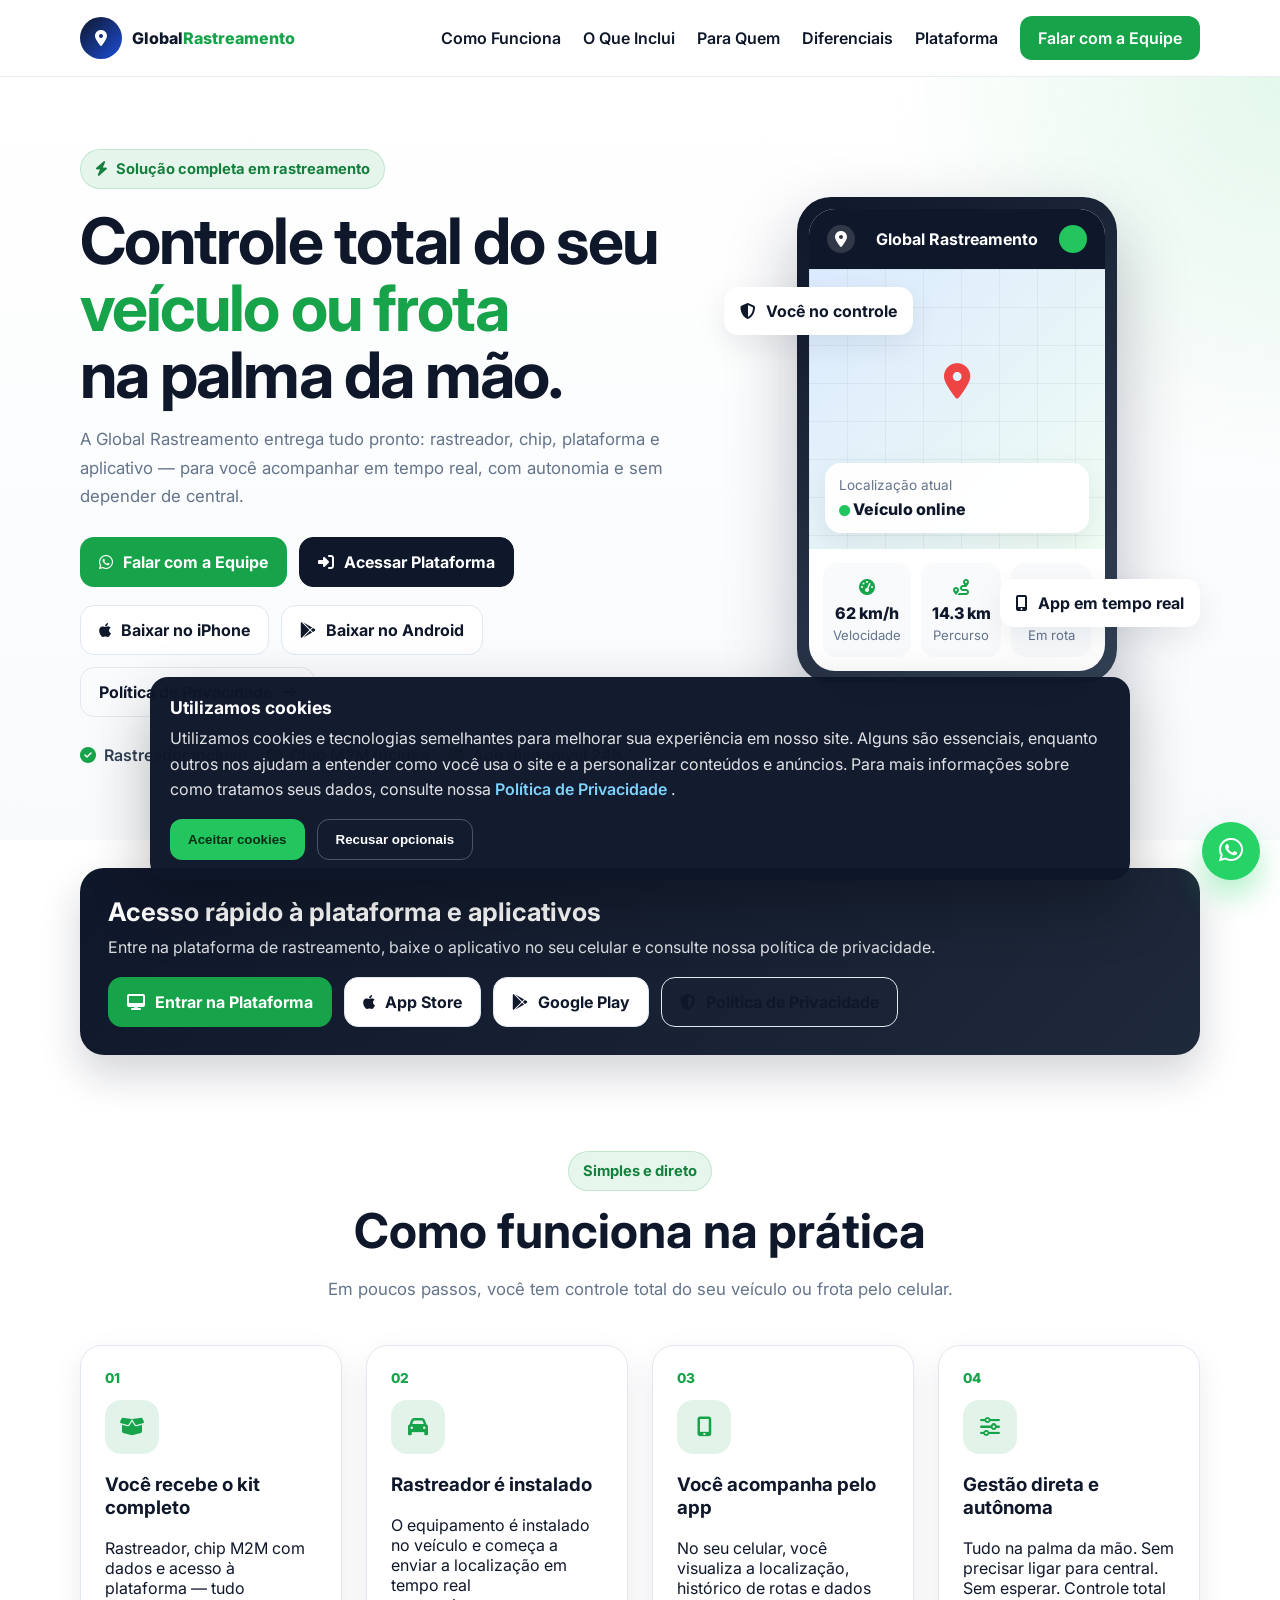
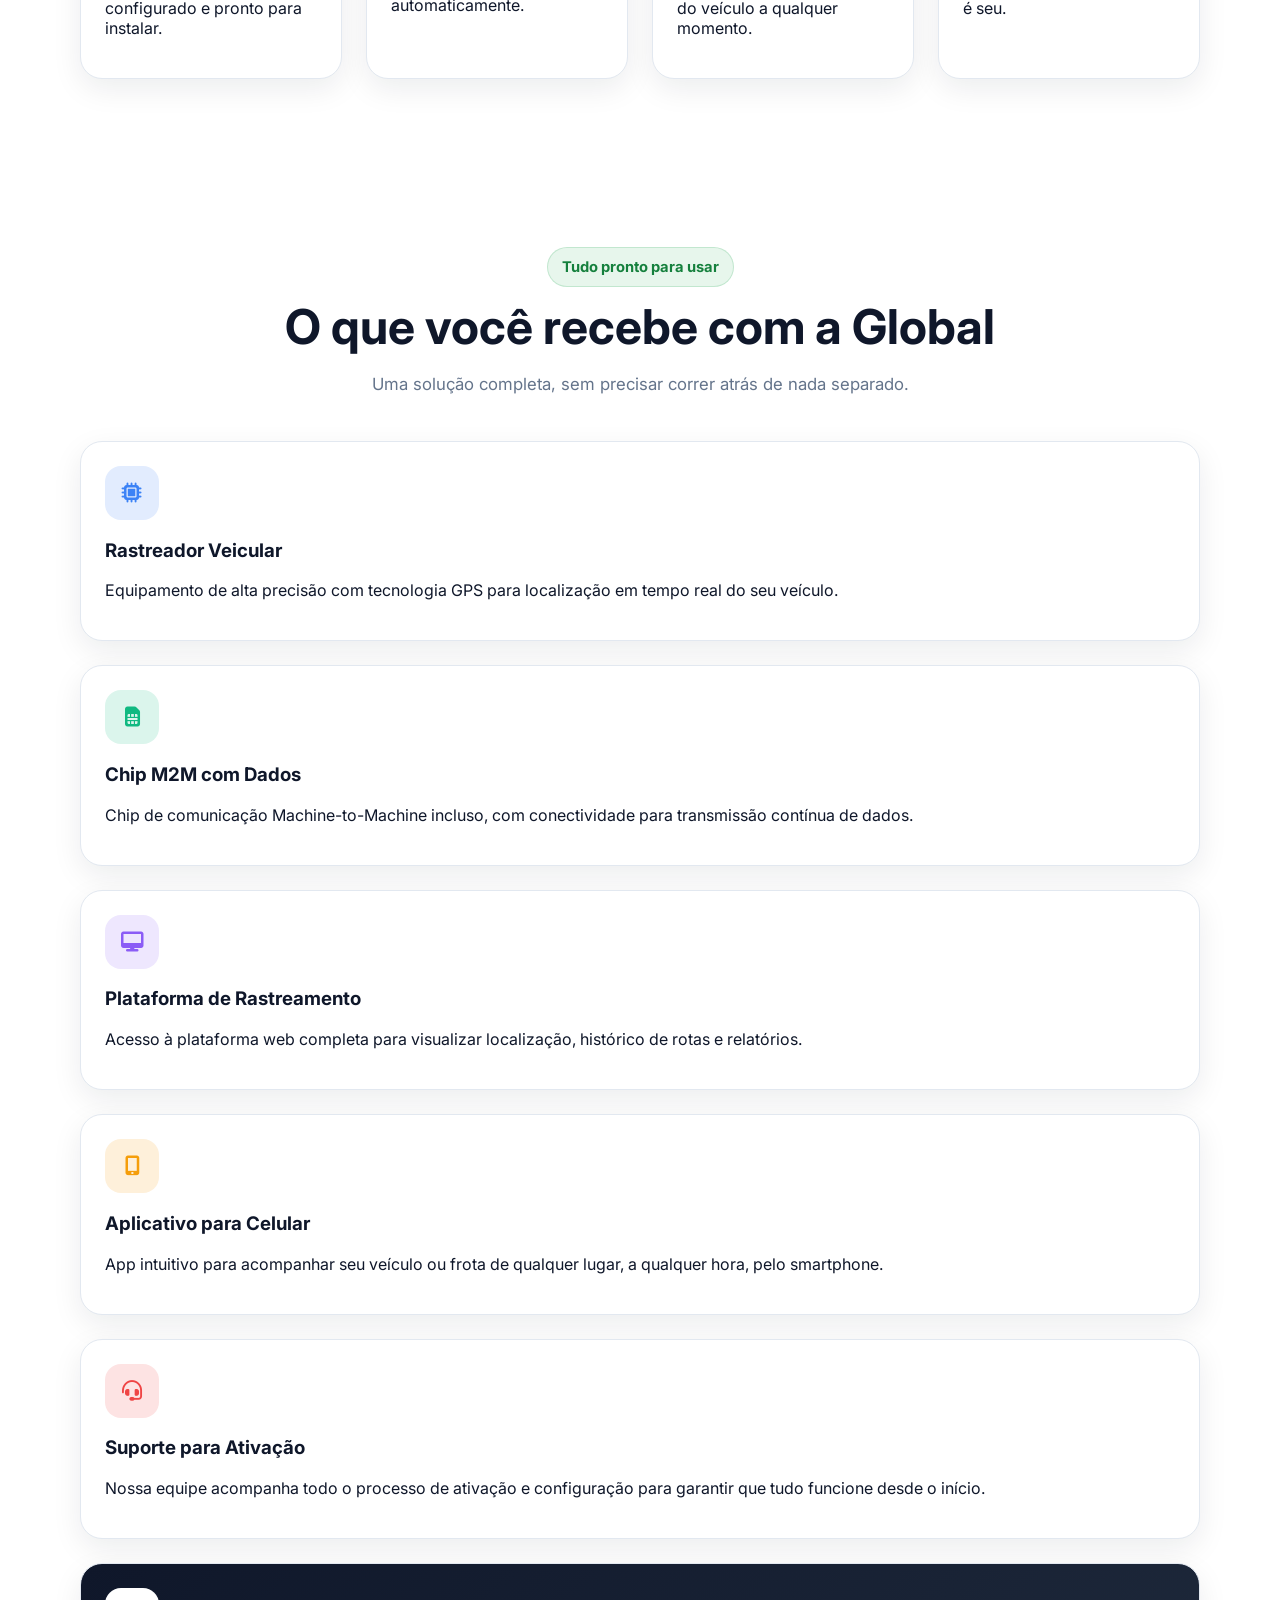
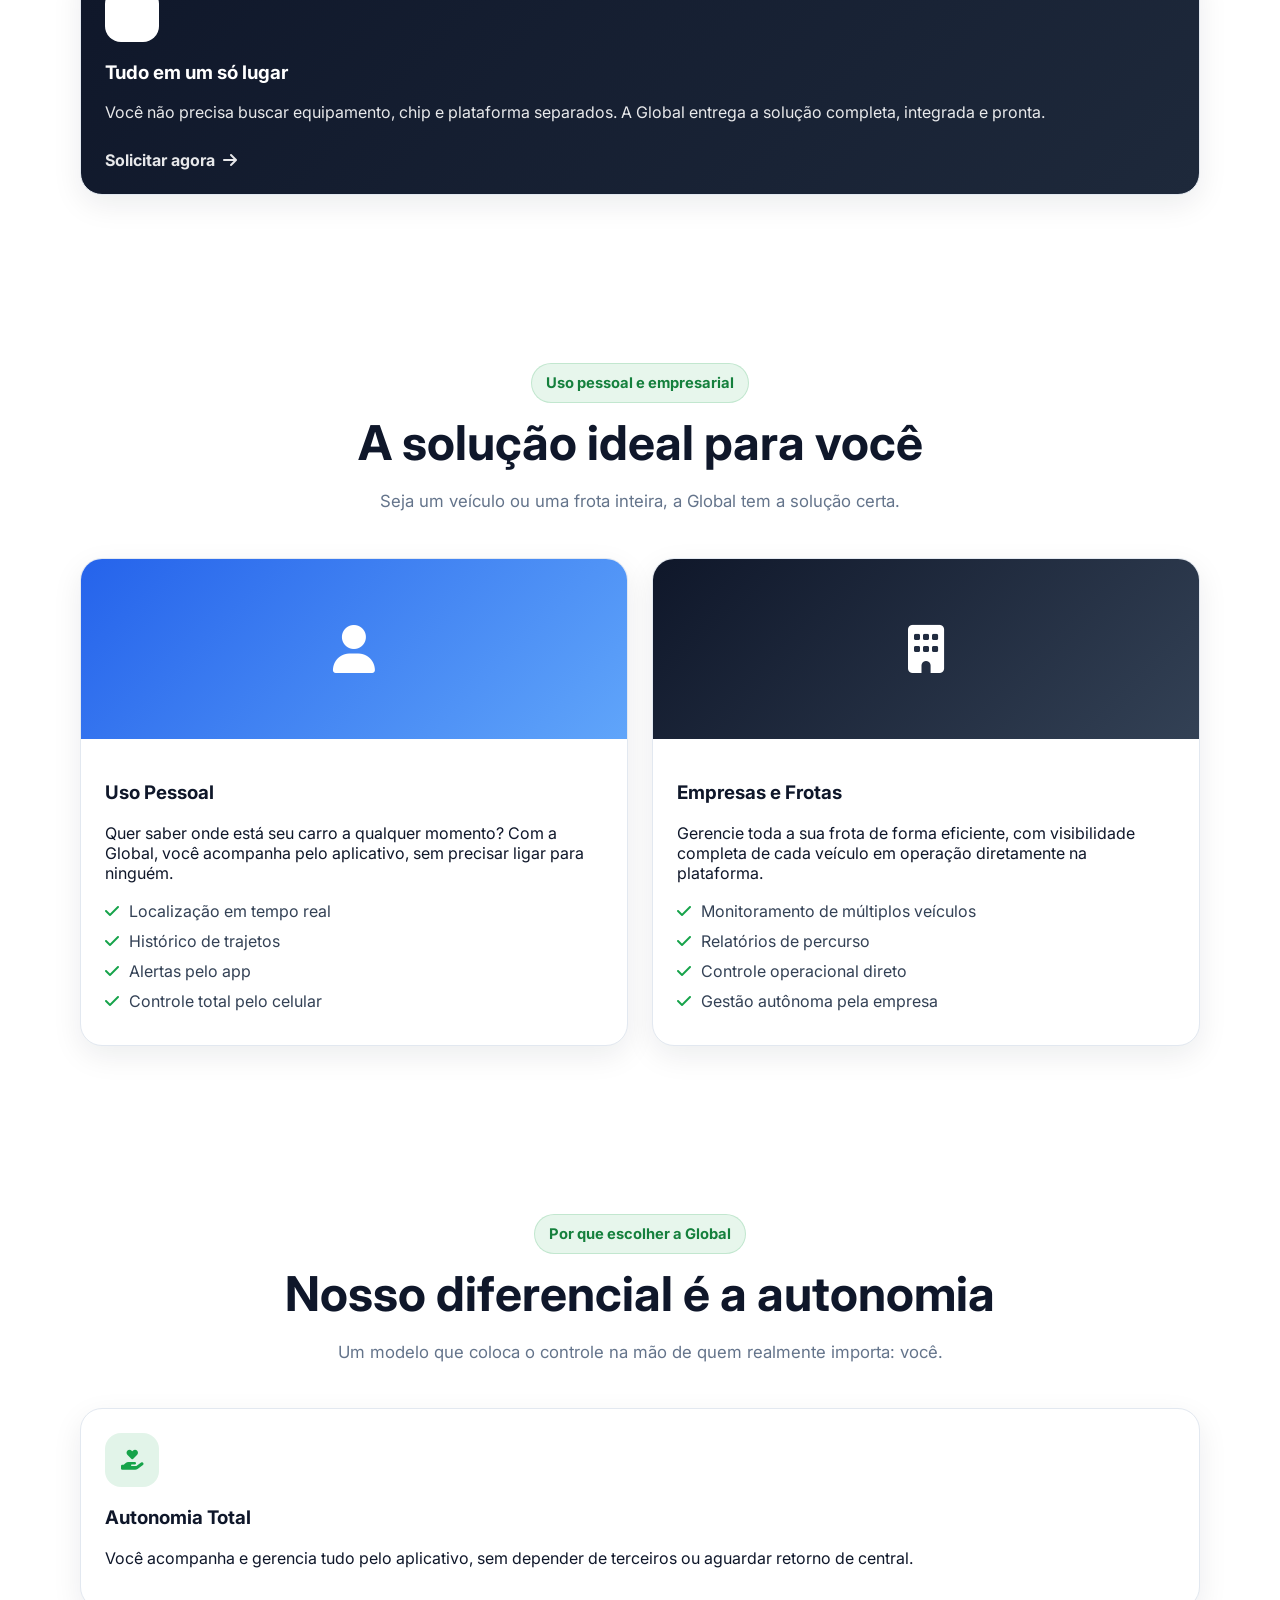
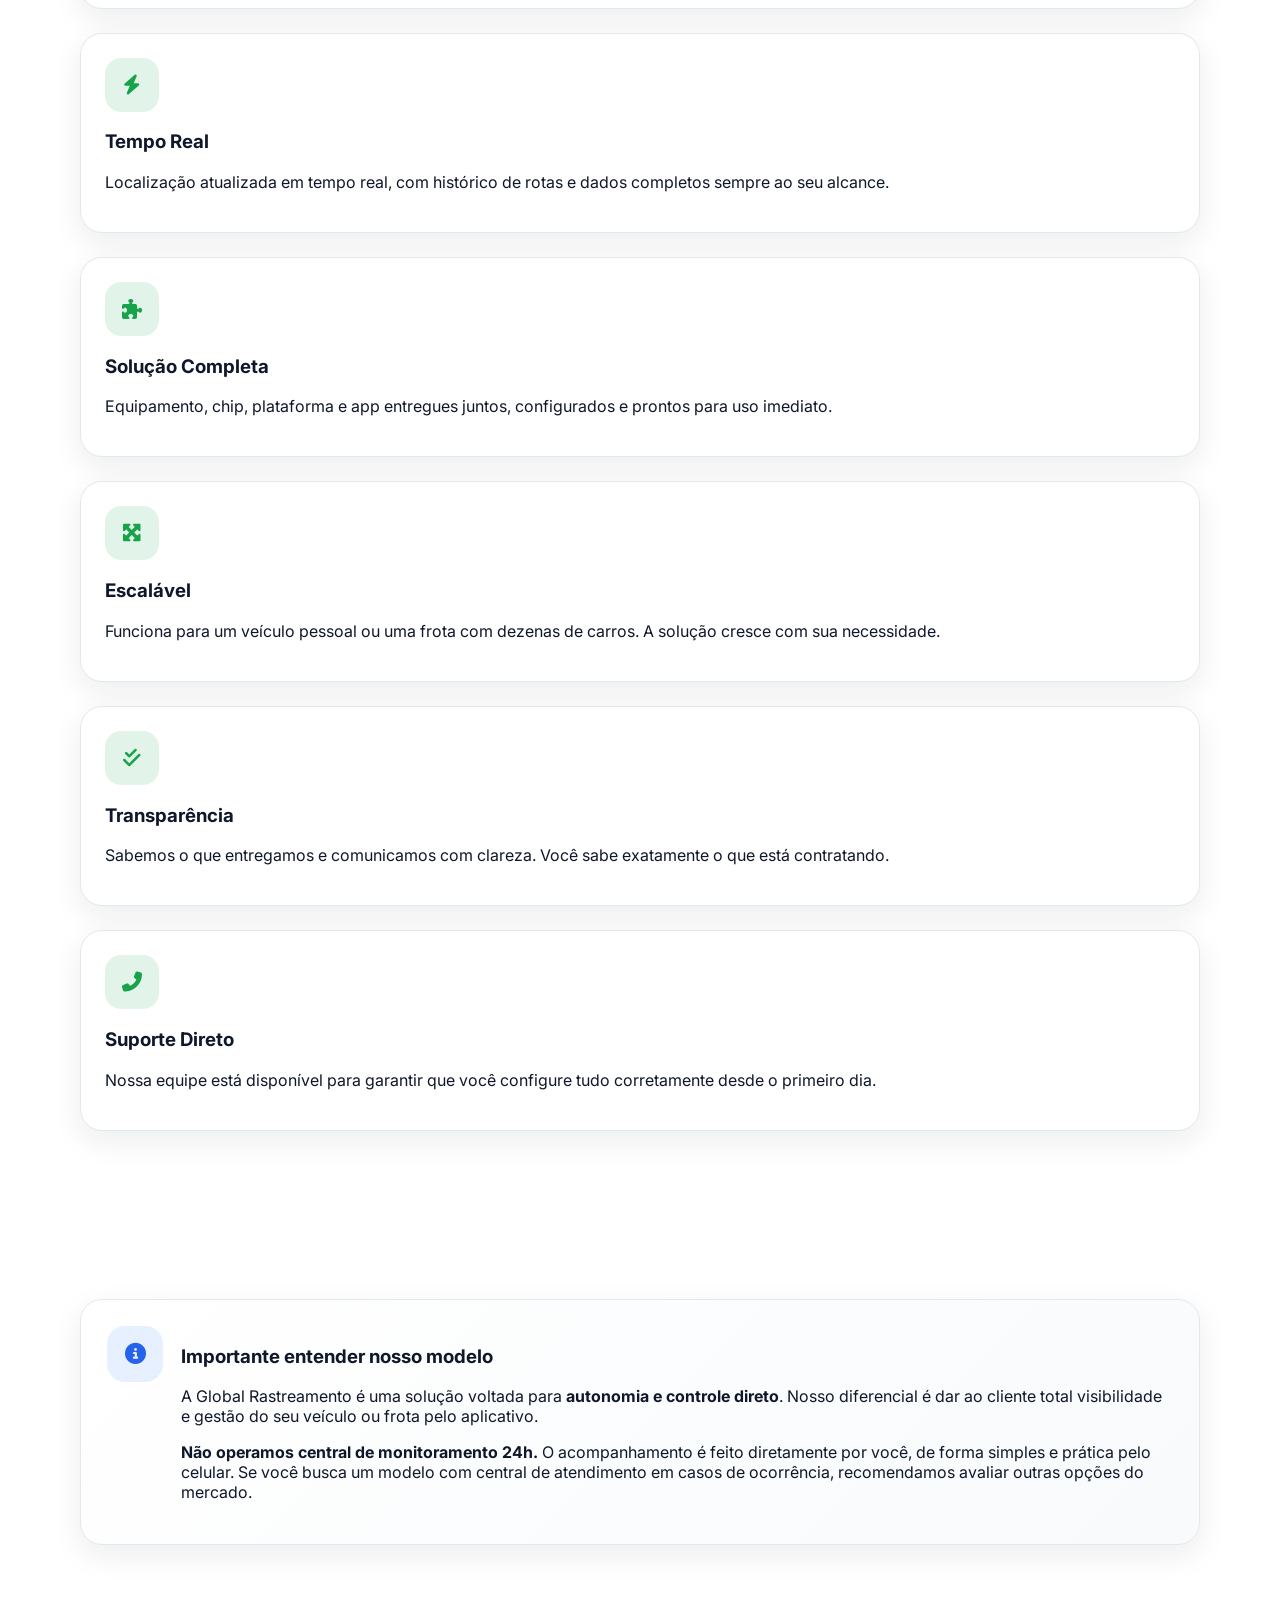
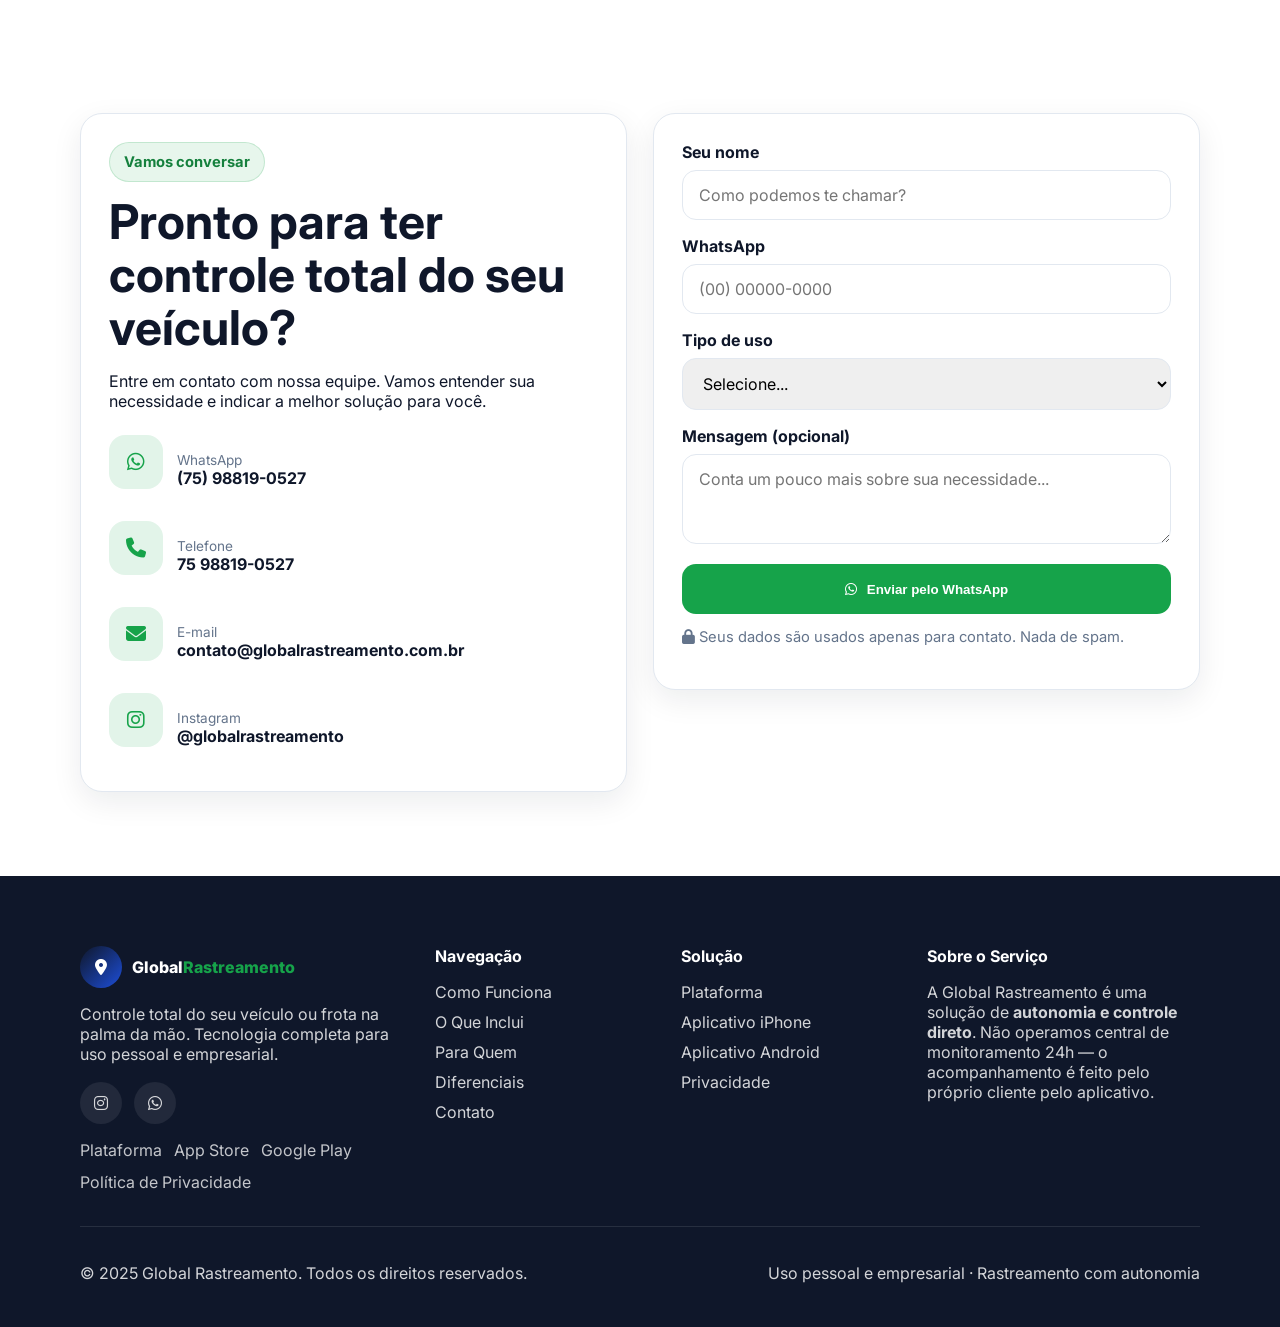
==== commit ea8a794f: "Update index.html" ====
--- a/index.html
+++ b/index.html
@@ -4,13 +4,34 @@
   <meta charset="UTF-8" />
   <meta name="viewport" content="width=device-width, initial-scale=1.0" />
   <title>Global Rastreamento | Controle Total do Seu Veículo na Palma da Mão</title>
-  <meta name="description" content="A Global Rastreamento entrega a solução completa para você acompanhar seu veículo ou frota pelo aplicativo. Rastreador, chip, plataforma e app — tudo pronto para você ter controle direto." />
-  <link rel="stylesheet" href="style.css">  <!-- Google Fonts -->
+  <meta
+    name="description"
+    content="A Global Rastreamento entrega a solução completa para você acompanhar seu veículo ou frota pelo aplicativo. Rastreador, chip, plataforma e app — tudo pronto para você ter controle direto."
+  />
+  <meta name="theme-color" content="#0f172a" />
+
+  <!-- Favicon integrado no HTML -->
+  <link
+    rel="icon"
+    type="image/svg+xml"
+    href="data:image/svg+xml,%3Csvg xmlns='http://www.w3.org/2000/svg' viewBox='0 0 64 64'%3E%3Ccircle cx='32' cy='32' r='32' fill='%230f172a'/%3E%3Cpath d='M32 12c-8.284 0-15 6.716-15 15 0 11.25 15 25 15 25s15-13.75 15-25c0-8.284-6.716-15-15-15zm0 20.5A5.5 5.5 0 1 1 32 21a5.5 5.5 0 0 1 0 11.5z' fill='%2322c55e'/%3E%3C/svg%3E"
+  />
+
+  <link rel="stylesheet" href="style.css" />
+
+  <!-- Google Fonts -->
   <link rel="preconnect" href="https://fonts.googleapis.com" />
   <link rel="preconnect" href="https://fonts.gstatic.com" crossorigin />
-  <link href="https://fonts.googleapis.com/css2?family=Inter:wght@300;400;500;600;700;800;900&display=swap" rel="stylesheet" />
+  <link
+    href="https://fonts.googleapis.com/css2?family=Inter:wght@300;400;500;600;700;800;900&display=swap"
+    rel="stylesheet"
+  />
+
   <!-- Font Awesome -->
-  <link rel="stylesheet" href="https://cdn.jsdelivr.net/npm/@fortawesome/fontawesome-free@6.4.0/css/all.min.css" />
+  <link
+    rel="stylesheet"
+    href="https://cdn.jsdelivr.net/npm/@fortawesome/fontawesome-free@6.4.0/css/all.min.css"
+  />
 </head>
 <body>
 
@@ -22,13 +43,24 @@
           <span class="logo-icon"><i class="fas fa-map-marker-alt"></i></span>
           <span class="logo-text">Global<span class="logo-accent">Rastreamento</span></span>
         </a>
+
         <ul class="nav-links" id="navLinks">
           <li><a href="#como-funciona">Como Funciona</a></li>
           <li><a href="#o-que-inclui">O Que Inclui</a></li>
           <li><a href="#para-quem">Para Quem</a></li>
           <li><a href="#diferenciais">Diferenciais</a></li>
+          <li>
+            <a
+              href="https://globalrastreamento.net.br/login"
+              target="_blank"
+              rel="noopener noreferrer"
+            >
+              Plataforma
+            </a>
+          </li>
           <li><a href="#contato" class="btn-nav">Falar com a Equipe</a></li>
         </ul>
+
         <button class="hamburger" id="hamburger" aria-label="Menu">
           <span></span><span></span><span></span>
         </button>
@@ -44,23 +76,67 @@
         <div class="hero-badge">
           <i class="fas fa-bolt"></i> Solução completa em rastreamento
         </div>
+
         <h1 class="hero-title">
           Controle total do seu<br />
           <span class="highlight">veículo ou frota</span><br />
           na palma da mão.
         </h1>
+
         <p class="hero-desc">
           A Global Rastreamento entrega tudo pronto: rastreador, chip, plataforma e aplicativo
           — para você acompanhar em tempo real, com autonomia e sem depender de central.
         </p>
+
         <div class="hero-cta">
-          <a href="#contato" class="btn btn-primary">
-            <i class="fas fa-whatsapp"></i> Falar com a Equipe
-          </a>
-          <a href="#como-funciona" class="btn btn-outline">
-            Como funciona <i class="fas fa-arrow-right"></i>
-          </a>
-        </div>
+          <a
+            href="https://wa.me/5575988190527?text=Ol%C3%A1%2C%20quero%20saber%20mais%20sobre%20a%20Global%20Rastreamento."
+            target="_blank"
+            rel="noopener noreferrer"
+            class="btn btn-primary"
+          >
+            <i class="fab fa-whatsapp"></i> Falar com a Equipe
+          </a>
+
+          <a
+            href="https://globalrastreamento.net.br/login"
+            target="_blank"
+            rel="noopener noreferrer"
+            class="btn btn-secondary"
+          >
+            <i class="fas fa-right-to-bracket"></i> Acessar Plataforma
+          </a>
+        </div>
+
+        <div class="hero-store-links">
+          <a
+            href="https://apps.apple.com/br/app/global-manager/id6744368781"
+            target="_blank"
+            rel="noopener noreferrer"
+            class="btn btn-light"
+          >
+            <i class="fab fa-apple"></i> Baixar no iPhone
+          </a>
+
+          <a
+            href="https://play.google.com/store/apps/details?id=com.app.globalrastreamento.net"
+            target="_blank"
+            rel="noopener noreferrer"
+            class="btn btn-light"
+          >
+            <i class="fab fa-google-play"></i> Baixar no Android
+          </a>
+
+          <a
+            href="https://privacy.globalrastreamento.net.br/"
+            target="_blank"
+            rel="noopener noreferrer"
+            class="btn btn-outline"
+          >
+            Política de Privacidade <i class="fas fa-arrow-right"></i>
+          </a>
+        </div>
+
         <div class="hero-trust">
           <div class="trust-item">
             <i class="fas fa-check-circle"></i>
@@ -76,6 +152,7 @@
           </div>
         </div>
       </div>
+
       <div class="hero-visual">
         <div class="phone-mockup">
           <div class="phone-screen">
@@ -84,6 +161,7 @@
               <span>Global Rastreamento</span>
               <div class="app-status-dot"></div>
             </div>
+
             <div class="map-placeholder">
               <div class="map-grid"></div>
               <div class="map-pin pulse-pin">
@@ -91,9 +169,12 @@
               </div>
               <div class="map-card">
                 <div class="map-card-label">Localização atual</div>
-                <div class="map-card-value"><i class="fas fa-circle dot-green"></i> Veículo online</div>
-              </div>
-            </div>
+                <div class="map-card-value">
+                  <i class="fas fa-circle dot-green"></i> Veículo online
+                </div>
+              </div>
+            </div>
+
             <div class="app-stats">
               <div class="stat-box">
                 <i class="fas fa-tachometer-alt"></i>
@@ -113,6 +194,7 @@
             </div>
           </div>
         </div>
+
         <div class="hero-float-card card-1">
           <i class="fas fa-shield-alt"></i>
           <span>Você no controle</span>
@@ -123,8 +205,61 @@
         </div>
       </div>
     </div>
+
     <div class="hero-wave">
-      <svg viewBox="0 0 1440 80" preserveAspectRatio="none"><path d="M0,40 C360,80 1080,0 1440,40 L1440,80 L0,80 Z" fill="#f8fafc"/></svg>
+      <svg viewBox="0 0 1440 80" preserveAspectRatio="none">
+        <path d="M0,40 C360,80 1080,0 1440,40 L1440,80 L0,80 Z" fill="#f8fafc" />
+      </svg>
+    </div>
+  </section>
+
+  <!-- ===================== ACESSO RÁPIDO ===================== -->
+  <section class="quick-access">
+    <div class="container">
+      <div class="quick-access-box">
+        <h3>Acesso rápido à plataforma e aplicativos</h3>
+        <p>
+          Entre na plataforma de rastreamento, baixe o aplicativo no seu celular e consulte nossa política de privacidade.
+        </p>
+
+        <div class="quick-access-buttons">
+          <a
+            href="https://globalrastreamento.net.br/login"
+            target="_blank"
+            rel="noopener noreferrer"
+            class="btn btn-primary"
+          >
+            <i class="fas fa-desktop"></i> Entrar na Plataforma
+          </a>
+
+          <a
+            href="https://apps.apple.com/br/app/global-manager/id6744368781"
+            target="_blank"
+            rel="noopener noreferrer"
+            class="btn btn-light"
+          >
+            <i class="fab fa-apple"></i> App Store
+          </a>
+
+          <a
+            href="https://play.google.com/store/apps/details?id=com.app.globalrastreamento.net"
+            target="_blank"
+            rel="noopener noreferrer"
+            class="btn btn-light"
+          >
+            <i class="fab fa-google-play"></i> Google Play
+          </a>
+
+          <a
+            href="https://privacy.globalrastreamento.net.br/"
+            target="_blank"
+            rel="noopener noreferrer"
+            class="btn btn-outline"
+          >
+            <i class="fas fa-shield-alt"></i> Política de Privacidade
+          </a>
+        </div>
+      </div>
     </div>
   </section>
 
@@ -134,8 +269,11 @@
       <div class="section-header">
         <div class="section-badge">Simples e direto</div>
         <h2 class="section-title">Como funciona na prática</h2>
-        <p class="section-sub">Em poucos passos, você tem controle total do seu veículo ou frota pelo celular.</p>
-      </div>
+        <p class="section-sub">
+          Em poucos passos, você tem controle total do seu veículo ou frota pelo celular.
+        </p>
+      </div>
+
       <div class="steps-grid">
         <div class="step-card" data-animate>
           <div class="step-number">01</div>
@@ -143,21 +281,27 @@
           <h3>Você recebe o kit completo</h3>
           <p>Rastreador, chip M2M com dados e acesso à plataforma — tudo configurado e pronto para instalar.</p>
         </div>
+
         <div class="step-divider"><i class="fas fa-chevron-right"></i></div>
+
         <div class="step-card" data-animate>
           <div class="step-number">02</div>
           <div class="step-icon"><i class="fas fa-car"></i></div>
           <h3>Rastreador é instalado</h3>
           <p>O equipamento é instalado no veículo e começa a enviar a localização em tempo real automaticamente.</p>
         </div>
+
         <div class="step-divider"><i class="fas fa-chevron-right"></i></div>
+
         <div class="step-card" data-animate>
           <div class="step-number">03</div>
           <div class="step-icon"><i class="fas fa-mobile-alt"></i></div>
           <h3>Você acompanha pelo app</h3>
           <p>No seu celular, você visualiza a localização, histórico de rotas e dados do veículo a qualquer momento.</p>
         </div>
+
         <div class="step-divider"><i class="fas fa-chevron-right"></i></div>
+
         <div class="step-card" data-animate>
           <div class="step-number">04</div>
           <div class="step-icon"><i class="fas fa-sliders-h"></i></div>
@@ -176,6 +320,7 @@
         <h2 class="section-title">O que você recebe com a Global</h2>
         <p class="section-sub">Uma solução completa, sem precisar correr atrás de nada separado.</p>
       </div>
+
       <div class="includes-grid">
         <div class="include-card" data-animate>
           <div class="include-icon" style="--color: #3b82f6;">
@@ -184,6 +329,7 @@
           <h3>Rastreador Veicular</h3>
           <p>Equipamento de alta precisão com tecnologia GPS para localização em tempo real do seu veículo.</p>
         </div>
+
         <div class="include-card" data-animate>
           <div class="include-icon" style="--color: #10b981;">
             <i class="fas fa-sim-card"></i>
@@ -191,6 +337,7 @@
           <h3>Chip M2M com Dados</h3>
           <p>Chip de comunicação Machine-to-Machine incluso, com conectividade para transmissão contínua de dados.</p>
         </div>
+
         <div class="include-card" data-animate>
           <div class="include-icon" style="--color: #8b5cf6;">
             <i class="fas fa-desktop"></i>
@@ -198,6 +345,7 @@
           <h3>Plataforma de Rastreamento</h3>
           <p>Acesso à plataforma web completa para visualizar localização, histórico de rotas e relatórios.</p>
         </div>
+
         <div class="include-card" data-animate>
           <div class="include-icon" style="--color: #f59e0b;">
             <i class="fas fa-mobile-alt"></i>
@@ -205,6 +353,7 @@
           <h3>Aplicativo para Celular</h3>
           <p>App intuitivo para acompanhar seu veículo ou frota de qualquer lugar, a qualquer hora, pelo smartphone.</p>
         </div>
+
         <div class="include-card" data-animate>
           <div class="include-icon" style="--color: #ef4444;">
             <i class="fas fa-headset"></i>
@@ -212,6 +361,7 @@
           <h3>Suporte para Ativação</h3>
           <p>Nossa equipe acompanha todo o processo de ativação e configuração para garantir que tudo funcione desde o início.</p>
         </div>
+
         <div class="include-card include-highlight" data-animate>
           <div class="include-icon" style="--color: #ffffff;">
             <i class="fas fa-star"></i>
@@ -232,6 +382,7 @@
         <h2 class="section-title">A solução ideal para você</h2>
         <p class="section-sub">Seja um veículo ou uma frota inteira, a Global tem a solução certa.</p>
       </div>
+
       <div class="audience-grid">
         <div class="audience-card" data-animate>
           <div class="audience-img audience-personal">
@@ -248,6 +399,7 @@
             </ul>
           </div>
         </div>
+
         <div class="audience-card" data-animate>
           <div class="audience-img audience-business">
             <i class="fas fa-building"></i>
@@ -275,32 +427,38 @@
         <h2 class="section-title">Nosso diferencial é a autonomia</h2>
         <p class="section-sub">Um modelo que coloca o controle na mão de quem realmente importa: você.</p>
       </div>
+
       <div class="diff-grid">
         <div class="diff-card" data-animate>
           <div class="diff-icon"><i class="fas fa-hand-holding-heart"></i></div>
           <h3>Autonomia Total</h3>
           <p>Você acompanha e gerencia tudo pelo aplicativo, sem depender de terceiros ou aguardar retorno de central.</p>
         </div>
+
         <div class="diff-card" data-animate>
           <div class="diff-icon"><i class="fas fa-bolt"></i></div>
           <h3>Tempo Real</h3>
           <p>Localização atualizada em tempo real, com histórico de rotas e dados completos sempre ao seu alcance.</p>
         </div>
+
         <div class="diff-card" data-animate>
           <div class="diff-icon"><i class="fas fa-puzzle-piece"></i></div>
           <h3>Solução Completa</h3>
           <p>Equipamento, chip, plataforma e app entregues juntos, configurados e prontos para uso imediato.</p>
         </div>
+
         <div class="diff-card" data-animate>
           <div class="diff-icon"><i class="fas fa-expand-arrows-alt"></i></div>
           <h3>Escalável</h3>
           <p>Funciona para um veículo pessoal ou uma frota com dezenas de carros. A solução cresce com sua necessidade.</p>
         </div>
+
         <div class="diff-card" data-animate>
           <div class="diff-icon"><i class="fas fa-check-double"></i></div>
           <h3>Transparência</h3>
           <p>Sabemos o que entregamos e comunicamos com clareza. Você sabe exatamente o que está contratando.</p>
         </div>
+
         <div class="diff-card" data-animate>
           <div class="diff-icon"><i class="fas fa-phone-alt"></i></div>
           <h3>Suporte Direto</h3>
@@ -339,30 +497,60 @@
           <div class="section-badge">Vamos conversar</div>
           <h2 class="section-title left">Pronto para ter controle total do seu veículo?</h2>
           <p>Entre em contato com nossa equipe. Vamos entender sua necessidade e indicar a melhor solução para você.</p>
+
           <div class="contact-items">
             <div class="contact-item">
               <div class="contact-icon"><i class="fab fa-whatsapp"></i></div>
               <div>
                 <span class="contact-label">WhatsApp</span>
-                <a href="https://wa.me/5575988190527" target="_blank" class="contact-value">(75) 98819-0527</a>
-              </div>
-            </div>
+                <a
+                  href="https://wa.me/5575988190527"
+                  target="_blank"
+                  rel="noopener noreferrer"
+                  class="contact-value"
+                >
+                  (75) 98819-0527
+                </a>
+              </div>
+            </div>
+
+            <div class="contact-item">
+              <div class="contact-icon"><i class="fas fa-phone"></i></div>
+              <div>
+                <span class="contact-label">Telefone</span>
+                <a href="tel:+5575988190527" class="contact-value">
+                  75 98819-0527
+                </a>
+              </div>
+            </div>
+
             <div class="contact-item">
               <div class="contact-icon"><i class="fas fa-envelope"></i></div>
               <div>
                 <span class="contact-label">E-mail</span>
-                <a href="mailto:contato@globalrastreamento.com.br" class="contact-value">contato@globalrastreamento.com.br</a>
-              </div>
-            </div>
+                <a href="mailto:contato@globalrastreamento.com.br" class="contact-value">
+                  contato@globalrastreamento.com.br
+                </a>
+              </div>
+            </div>
+
             <div class="contact-item">
               <div class="contact-icon"><i class="fab fa-instagram"></i></div>
               <div>
                 <span class="contact-label">Instagram</span>
-                <a href="https://instagram.com/globalrastreamento" target="_blank" class="contact-value">@globalrastreamento</a>
-              </div>
-            </div>
-          </div>
-        </div>
+                <a
+                  href="https://instagram.com/globalrastreamento"
+                  target="_blank"
+                  rel="noopener noreferrer"
+                  class="contact-value"
+                >
+                  @globalrastreamento
+                </a>
+              </div>
+            </div>
+          </div>
+        </div>
+
         <div class="contato-form" data-animate>
           <form id="contactForm" novalidate>
             <div class="form-group">
@@ -370,11 +558,13 @@
               <input type="text" id="nome" name="nome" placeholder="Como podemos te chamar?" required />
               <span class="form-error" id="nome-error"></span>
             </div>
+
             <div class="form-group">
               <label for="whatsapp">WhatsApp</label>
               <input type="tel" id="whatsapp" name="whatsapp" placeholder="(00) 00000-0000" required />
               <span class="form-error" id="whatsapp-error"></span>
             </div>
+
             <div class="form-group">
               <label for="tipo">Tipo de uso</label>
               <select id="tipo" name="tipo" required>
@@ -386,14 +576,19 @@
               </select>
               <span class="form-error" id="tipo-error"></span>
             </div>
+
             <div class="form-group">
               <label for="mensagem">Mensagem (opcional)</label>
               <textarea id="mensagem" name="mensagem" rows="3" placeholder="Conta um pouco mais sobre sua necessidade..."></textarea>
             </div>
+
             <button type="submit" class="btn btn-primary btn-full" id="submitBtn">
               <i class="fab fa-whatsapp"></i> Enviar pelo WhatsApp
             </button>
-            <p class="form-note"><i class="fas fa-lock"></i> Seus dados são usados apenas para contato. Nada de spam.</p>
+
+            <p class="form-note">
+              <i class="fas fa-lock"></i> Seus dados são usados apenas para contato. Nada de spam.
+            </p>
           </form>
         </div>
       </div>
@@ -409,13 +604,39 @@
             <span class="logo-icon"><i class="fas fa-map-marker-alt"></i></span>
             <span class="logo-text">Global<span class="logo-accent">Rastreamento</span></span>
           </a>
-          <p>Controle total do seu veículo ou frota na palma da mão. Tecnologia completa para uso pessoal e empresarial.</p>
+
+          <p>
+            Controle total do seu veículo ou frota na palma da mão. Tecnologia completa para uso pessoal e empresarial.
+          </p>
+
           <div class="footer-social">
-            <a href="#" aria-label="Instagram"><i class="fab fa-instagram"></i></a>
-            <a href="#" aria-label="WhatsApp"><i class="fab fa-whatsapp"></i></a>
-            <a href="#" aria-label="Facebook"><i class="fab fa-facebook-f"></i></a>
-          </div>
-        </div>
+            <a
+              href="https://instagram.com/globalrastreamento"
+              target="_blank"
+              rel="noopener noreferrer"
+              aria-label="Instagram"
+            >
+              <i class="fab fa-instagram"></i>
+            </a>
+
+            <a
+              href="https://wa.me/5575988190527"
+              target="_blank"
+              rel="noopener noreferrer"
+              aria-label="WhatsApp"
+            >
+              <i class="fab fa-whatsapp"></i>
+            </a>
+          </div>
+
+          <div class="footer-legal-links">
+            <a href="https://globalrastreamento.net.br/login" target="_blank" rel="noopener noreferrer">Plataforma</a>
+            <a href="https://apps.apple.com/br/app/global-manager/id6744368781" target="_blank" rel="noopener noreferrer">App Store</a>
+            <a href="https://play.google.com/store/apps/details?id=com.app.globalrastreamento.net" target="_blank" rel="noopener noreferrer">Google Play</a>
+            <a href="https://privacy.globalrastreamento.net.br/" target="_blank" rel="noopener noreferrer">Política de Privacidade</a>
+          </div>
+        </div>
+
         <div class="footer-links">
           <h4>Navegação</h4>
           <ul>
@@ -426,20 +647,26 @@
             <li><a href="#contato">Contato</a></li>
           </ul>
         </div>
+
         <div class="footer-links">
           <h4>Solução</h4>
           <ul>
-            <li><a href="#">Rastreamento Pessoal</a></li>
-            <li><a href="#">Gestão de Frota</a></li>
-            <li><a href="#">Plataforma</a></li>
-            <li><a href="#">Aplicativo</a></li>
+            <li><a href="https://globalrastreamento.net.br/login" target="_blank" rel="noopener noreferrer">Plataforma</a></li>
+            <li><a href="https://apps.apple.com/br/app/global-manager/id6744368781" target="_blank" rel="noopener noreferrer">Aplicativo iPhone</a></li>
+            <li><a href="https://play.google.com/store/apps/details?id=com.app.globalrastreamento.net" target="_blank" rel="noopener noreferrer">Aplicativo Android</a></li>
+            <li><a href="https://privacy.globalrastreamento.net.br/" target="_blank" rel="noopener noreferrer">Privacidade</a></li>
           </ul>
         </div>
+
         <div class="footer-note">
           <h4>Sobre o Serviço</h4>
-          <p>A Global Rastreamento é uma solução de <strong>autonomia e controle direto</strong>. Não operamos central de monitoramento 24h — o acompanhamento é feito pelo próprio cliente pelo aplicativo.</p>
-        </div>
-      </div>
+          <p>
+            A Global Rastreamento é uma solução de <strong>autonomia e controle direto</strong>.
+            Não operamos central de monitoramento 24h — o acompanhamento é feito pelo próprio cliente pelo aplicativo.
+          </p>
+        </div>
+      </div>
+
       <div class="footer-bottom">
         <p>&copy; 2025 Global Rastreamento. Todos os direitos reservados.</p>
         <p>Uso pessoal e empresarial &middot; Rastreamento com autonomia</p>
@@ -448,7 +675,13 @@
   </footer>
 
   <!-- Botão WhatsApp Flutuante -->
-  <a href="https://wa.me/5575988190527" target="_blank"> class="whatsapp-float" aria-label="Falar no WhatsApp">
+  <a
+    href="https://wa.me/5575988190527?text=Ol%C3%A1%2C%20quero%20atendimento%20da%20Global%20Rastreamento."
+    target="_blank"
+    rel="noopener noreferrer"
+    class="whatsapp-float"
+    aria-label="Falar no WhatsApp"
+  >
     <i class="fab fa-whatsapp"></i>
     <span class="whatsapp-tooltip">Falar no WhatsApp</span>
   </a>
@@ -458,6 +691,24 @@
     <i class="fas fa-arrow-up"></i>
   </button>
 
+  <!-- Banner de Cookies -->
+  <div class="cookie-banner" id="cookieBanner" role="dialog" aria-live="polite" aria-label="Aviso de cookies">
+    <h4>Utilizamos cookies</h4>
+    <p>
+      Utilizamos cookies e tecnologias semelhantes para melhorar sua experiência em nosso site.
+      Alguns são essenciais, enquanto outros nos ajudam a entender como você usa o site e a personalizar conteúdos e anúncios.
+      Para mais informações sobre como tratamos seus dados, consulte nossa
+      <a href="https://privacy.globalrastreamento.net.br/" target="_blank" rel="noopener noreferrer">
+        Política de Privacidade
+      </a>.
+    </p>
+
+    <div class="cookie-actions">
+      <button class="cookie-btn accept" id="acceptCookies">Aceitar cookies</button>
+      <button class="cookie-btn reject" id="rejectCookies">Recusar opcionais</button>
+    </div>
+  </div>
+
   <script src="main.js" defer></script>
 </body>
 </html>
--- a/style.css
+++ b/style.css
@@ -1,989 +1,1024 @@
-/* ============================================================
-   GLOBAL RASTREAMENTO — CSS Principal
-   ============================================================ */
-
-/* ——— RESET & BASE ——— */
-*, *::before, *::after { box-sizing: border-box; margin: 0; padding: 0; }
-
 :root {
-  --primary:       #1a56db;
-  --primary-dark:  #1340b0;
-  --primary-light: #dbeafe;
-  --accent:        #10b981;
-  --accent-dark:   #059669;
-  --dark:          #0f172a;
-  --dark-2:        #1e293b;
-  --dark-3:        #334155;
-  --gray:          #64748b;
-  --gray-light:    #94a3b8;
-  --border:        #e2e8f0;
-  --bg:            #f8fafc;
-  --white:         #ffffff;
-  --warn:          #f59e0b;
-  --radius:        14px;
-  --radius-lg:     22px;
-  --shadow:        0 4px 24px rgba(15,23,42,.10);
-  --shadow-lg:     0 12px 48px rgba(15,23,42,.16);
-  --transition:    .28s cubic-bezier(.4,0,.2,1);
-  --font:          'Inter', sans-serif;
-}
-
-html { scroll-behavior: smooth; font-size: 16px; }
+  --primary: #16a34a;
+  --primary-dark: #15803d;
+  --secondary: #0f172a;
+  --secondary-2: #1e293b;
+  --light: #f8fafc;
+  --white: #ffffff;
+  --text: #0f172a;
+  --muted: #64748b;
+  --border: #e2e8f0;
+  --shadow: 0 10px 30px rgba(15, 23, 42, 0.08);
+  --radius: 16px;
+}
+
+* {
+  box-sizing: border-box;
+}
+
+html {
+  scroll-behavior: smooth;
+}
 
 body {
-  font-family: var(--font);
-  background: var(--bg);
-  color: var(--dark);
-  line-height: 1.65;
-  overflow-x: hidden;
-}
-
-img { max-width: 100%; display: block; }
-a { color: inherit; text-decoration: none; }
-ul { list-style: none; }
-button { border: none; background: none; cursor: pointer; font-family: var(--font); }
-input, select, textarea { font-family: var(--font); }
-
-/* ——— CONTAINER ——— */
+  font-family: "Inter", sans-serif;
+  margin: 0;
+  color: var(--text);
+  background: #fff;
+}
+
+a {
+  text-decoration: none;
+}
+
+img {
+  max-width: 100%;
+  display: block;
+}
+
 .container {
-  max-width: 1180px;
+  width: min(1120px, calc(100% - 32px));
   margin: 0 auto;
-  padding: 0 24px;
-}
-
-/* ——— SECTIONS ——— */
-.section { padding: 88px 0; }
-
-/* ——— BUTTONS ——— */
+}
+
+/* HEADER */
+.header {
+  position: sticky;
+  top: 0;
+  z-index: 999;
+  background: rgba(255, 255, 255, 0.96);
+  backdrop-filter: blur(12px);
+  border-bottom: 1px solid rgba(226, 232, 240, 0.7);
+}
+
+.navbar {
+  display: flex;
+  align-items: center;
+  justify-content: space-between;
+  min-height: 76px;
+  gap: 20px;
+}
+
+.logo {
+  display: inline-flex;
+  align-items: center;
+  gap: 10px;
+  color: var(--text);
+  font-weight: 800;
+}
+
+.logo-icon {
+  width: 42px;
+  height: 42px;
+  display: grid;
+  place-items: center;
+  border-radius: 999px;
+  background: linear-gradient(135deg, var(--secondary), #1d4ed8);
+  color: #fff;
+}
+
+.logo-accent {
+  color: var(--primary);
+}
+
+.nav-links {
+  display: flex;
+  align-items: center;
+  list-style: none;
+  gap: 22px;
+  margin: 0;
+  padding: 0;
+}
+
+.nav-links a {
+  color: var(--text);
+  font-weight: 600;
+}
+
+.btn-nav {
+  color: #fff !important;
+  background: var(--primary);
+  padding: 12px 18px;
+  border-radius: 12px;
+}
+
+.hamburger {
+  display: none;
+  border: 0;
+  background: transparent;
+  cursor: pointer;
+  padding: 0;
+}
+
+.hamburger span {
+  display: block;
+  width: 26px;
+  height: 3px;
+  background: var(--text);
+  margin: 5px 0;
+  border-radius: 999px;
+}
+
+/* HERO */
+.hero {
+  position: relative;
+  overflow: hidden;
+  padding: 72px 0 0;
+  background:
+    radial-gradient(circle at top right, rgba(34, 197, 94, 0.12), transparent 26%),
+    linear-gradient(180deg, #ffffff 0%, #f8fafc 100%);
+}
+
+.hero .container {
+  display: grid;
+  grid-template-columns: 1.1fr 0.9fr;
+  gap: 40px;
+  align-items: center;
+}
+
+.hero-badge,
+.section-badge {
+  display: inline-flex;
+  align-items: center;
+  gap: 8px;
+  background: rgba(22, 163, 74, 0.1);
+  color: var(--primary-dark);
+  border: 1px solid rgba(22, 163, 74, 0.18);
+  padding: 10px 14px;
+  border-radius: 999px;
+  font-weight: 700;
+  font-size: 0.92rem;
+}
+
+.hero-title {
+  margin: 18px 0 14px;
+  font-size: clamp(2.2rem, 5vw, 4rem);
+  line-height: 1.05;
+  letter-spacing: -0.03em;
+}
+
+.highlight {
+  color: var(--primary);
+}
+
+.hero-desc,
+.section-sub {
+  color: var(--muted);
+  font-size: 1.05rem;
+  line-height: 1.7;
+}
+
+.hero-cta,
+.hero-store-links,
+.quick-access-buttons,
+.footer-legal-links,
+.cookie-actions {
+  display: flex;
+  flex-wrap: wrap;
+  gap: 12px;
+}
+
+.hero-cta {
+  margin-top: 26px;
+}
+
+.hero-store-links {
+  margin-top: 18px;
+}
+
 .btn {
   display: inline-flex;
   align-items: center;
+  justify-content: center;
   gap: 10px;
-  padding: 14px 28px;
-  border-radius: 50px;
-  font-size: .95rem;
-  font-weight: 600;
-  transition: var(--transition);
-  cursor: pointer;
-  white-space: nowrap;
-}
+  min-height: 50px;
+  padding: 0 18px;
+  border-radius: 14px;
+  font-weight: 700;
+  transition: 0.25s ease;
+  border: 1px solid transparent;
+}
+
+.btn:hover {
+  transform: translateY(-2px);
+}
+
 .btn-primary {
   background: var(--primary);
-  color: var(--white);
-  box-shadow: 0 4px 20px rgba(26,86,219,.3);
-}
+  color: #fff;
+}
+
 .btn-primary:hover {
   background: var(--primary-dark);
-  transform: translateY(-2px);
-  box-shadow: 0 8px 28px rgba(26,86,219,.4);
-}
+}
+
+.btn-secondary {
+  background: var(--secondary);
+  color: #fff;
+  border-color: var(--secondary);
+}
+
+.btn-secondary:hover {
+  background: #111827;
+}
+
 .btn-outline {
   background: transparent;
+  color: var(--text);
+  border-color: var(--border);
+}
+
+.btn-outline:hover {
+  background: #f8fafc;
+}
+
+.btn-light {
+  background: #fff;
+  color: var(--text);
+  border-color: var(--border);
+}
+
+.btn-light:hover {
+  background: #f8fafc;
+}
+
+.btn-full {
+  width: 100%;
+}
+
+.hero-trust {
+  margin-top: 28px;
+  display: flex;
+  flex-wrap: wrap;
+  gap: 18px;
+}
+
+.trust-item {
+  display: flex;
+  align-items: center;
+  gap: 8px;
+  color: #334155;
+  font-weight: 600;
+}
+
+.trust-item i {
   color: var(--primary);
-  border: 2px solid var(--primary);
-}
-.btn-outline:hover {
-  background: var(--primary-light);
-  transform: translateY(-2px);
-}
-.btn-full { width: 100%; justify-content: center; }
-
-.btn-link {
-  display: inline-flex;
-  align-items: center;
-  gap: 6px;
-  color: var(--white);
-  font-weight: 600;
-  font-size: .9rem;
-  margin-top: 12px;
-  opacity: .9;
-  transition: var(--transition);
-}
-.btn-link:hover { opacity: 1; gap: 10px; }
-
-/* ——— SECTION HEADER ——— */
-.section-header {
-  text-align: center;
-  max-width: 640px;
-  margin: 0 auto 56px;
-}
-.section-header.left { text-align: left; margin-left: 0; }
-
-.section-badge {
-  display: inline-block;
-  background: var(--primary-light);
-  color: var(--primary);
-  font-size: .8rem;
+}
+
+/* MOCKUP */
+.hero-visual {
+  position: relative;
+  min-height: 520px;
+}
+
+.phone-mockup {
+  width: 320px;
+  max-width: 100%;
+  margin: 0 auto;
+  padding: 12px;
+  border-radius: 34px;
+  background: linear-gradient(145deg, #0f172a, #334155);
+  box-shadow: 0 30px 70px rgba(15, 23, 42, 0.28);
+}
+
+.phone-screen {
+  overflow: hidden;
+  border-radius: 26px;
+  background: #fff;
+}
+
+.app-header {
+  display: flex;
+  align-items: center;
+  justify-content: space-between;
+  padding: 16px 18px;
+  background: #0f172a;
+  color: #fff;
   font-weight: 700;
-  letter-spacing: .06em;
-  text-transform: uppercase;
-  padding: 6px 16px;
-  border-radius: 50px;
-  margin-bottom: 16px;
-}
-
-.section-title {
-  font-size: clamp(1.75rem, 3vw, 2.5rem);
-  font-weight: 800;
-  color: var(--dark);
-  line-height: 1.2;
-  margin-bottom: 16px;
-}
-
-.section-sub {
-  color: var(--gray);
-  font-size: 1.05rem;
-  line-height: 1.6;
-}
-
-/* ——— ANIMATE ON SCROLL ——— */
-[data-animate] {
-  opacity: 0;
-  transform: translateY(32px);
-  transition: opacity .6s ease, transform .6s ease;
-}
-[data-animate].visible {
-  opacity: 1;
-  transform: translateY(0);
-}
-
-/* ============================================================
-   HEADER / NAV
-   ============================================================ */
-.header {
-  position: fixed;
-  top: 0; left: 0; right: 0;
-  z-index: 1000;
-  background: rgba(255,255,255,.92);
-  backdrop-filter: blur(12px);
-  -webkit-backdrop-filter: blur(12px);
-  border-bottom: 1px solid transparent;
-  transition: var(--transition);
-}
-.header.scrolled {
-  border-bottom-color: var(--border);
-  box-shadow: var(--shadow);
-}
-
-.navbar {
-  display: flex;
-  align-items: center;
-  justify-content: space-between;
-  height: 70px;
-}
-
-.logo {
-  display: flex;
-  align-items: center;
-  gap: 10px;
-  font-size: 1.2rem;
-  font-weight: 800;
-  color: var(--dark);
-  transition: var(--transition);
-}
-.logo:hover { opacity: .85; }
-.logo-icon {
-  width: 38px; height: 38px;
-  background: var(--primary);
-  border-radius: 10px;
-  display: flex; align-items: center; justify-content: center;
-  color: var(--white);
-  font-size: 1rem;
-}
-.logo-accent { color: var(--primary); }
-
-.nav-links {
-  display: flex;
-  align-items: center;
-  gap: 8px;
-}
-.nav-links a {
-  padding: 8px 14px;
-  border-radius: 8px;
-  font-size: .9rem;
-  font-weight: 500;
-  color: var(--dark-3);
-  transition: var(--transition);
-}
-.nav-links a:hover { color: var(--primary); background: var(--primary-light); }
-.btn-nav {
-  background: var(--primary) !important;
-  color: var(--white) !important;
-  padding: 9px 20px !important;
-  border-radius: 50px !important;
-  font-weight: 600 !important;
-}
-.btn-nav:hover { background: var(--primary-dark) !important; }
-
-.hamburger {
-  display: none;
-  flex-direction: column;
-  gap: 5px;
-  padding: 6px;
-}
-.hamburger span {
-  display: block;
-  width: 24px; height: 2.5px;
-  background: var(--dark);
-  border-radius: 2px;
-  transition: var(--transition);
-}
-.hamburger.open span:nth-child(1) { transform: translateY(7.5px) rotate(45deg); }
-.hamburger.open span:nth-child(2) { opacity: 0; transform: scaleX(0); }
-.hamburger.open span:nth-child(3) { transform: translateY(-7.5px) rotate(-45deg); }
-
-/* ============================================================
-   HERO
-   ============================================================ */
-.hero {
-  position: relative;
-  background: linear-gradient(135deg, #0f172a 0%, #1e3a5f 50%, #1a56db 100%);
-  padding: 130px 0 80px;
-  overflow: hidden;
-}
-
-.hero-bg-grid {
-  position: absolute;
-  inset: 0;
-  background-image:
-    linear-gradient(rgba(255,255,255,.04) 1px, transparent 1px),
-    linear-gradient(90deg, rgba(255,255,255,.04) 1px, transparent 1px);
-  background-size: 48px 48px;
-  pointer-events: none;
-}
-
-.hero .container {
-  display: grid;
-  grid-template-columns: 1fr 1fr;
-  gap: 64px;
-  align-items: center;
-}
-
-.hero-badge {
-  display: inline-flex;
-  align-items: center;
-  gap: 8px;
-  background: rgba(255,255,255,.12);
-  border: 1px solid rgba(255,255,255,.2);
-  color: var(--white);
-  padding: 8px 18px;
-  border-radius: 50px;
-  font-size: .8rem;
-  font-weight: 600;
-  letter-spacing: .04em;
-  text-transform: uppercase;
-  margin-bottom: 28px;
-}
-.hero-badge i { color: var(--warn); }
-
-.hero-title {
-  font-size: clamp(2rem, 4vw, 3.2rem);
-  font-weight: 900;
-  color: var(--white);
-  line-height: 1.15;
-  margin-bottom: 24px;
-}
-.hero-title .highlight {
-  background: linear-gradient(90deg, #60a5fa, #34d399);
-  -webkit-background-clip: text;
-  -webkit-text-fill-color: transparent;
-  background-clip: text;
-}
-
-.hero-desc {
-  color: rgba(255,255,255,.78);
-  font-size: 1.05rem;
-  line-height: 1.7;
-  margin-bottom: 36px;
-  max-width: 480px;
-}
-
-.hero-cta {
-  display: flex;
-  gap: 16px;
-  flex-wrap: wrap;
-  margin-bottom: 36px;
-}
-.hero-cta .btn-outline {
-  color: var(--white);
-  border-color: rgba(255,255,255,.4);
-}
-.hero-cta .btn-outline:hover {
-  background: rgba(255,255,255,.12);
-  border-color: var(--white);
-}
-
-.hero-trust {
-  display: flex;
-  gap: 24px;
-  flex-wrap: wrap;
-}
-.trust-item {
-  display: flex;
-  align-items: center;
-  gap: 7px;
-  color: rgba(255,255,255,.8);
-  font-size: .85rem;
-  font-weight: 500;
-}
-.trust-item i { color: var(--accent); }
-
-/* ——— Phone Mockup ——— */
-.hero-visual {
-  display: flex;
-  justify-content: center;
-  align-items: center;
-  position: relative;
-}
-
-.phone-mockup {
-  width: 240px;
-  background: var(--dark);
-  border-radius: 36px;
-  padding: 14px;
-  box-shadow: 0 32px 80px rgba(0,0,0,.5), 0 0 0 2px rgba(255,255,255,.08);
-  position: relative;
-  z-index: 2;
-  animation: float 4s ease-in-out infinite;
-}
-
-@keyframes float {
-  0%, 100% { transform: translateY(0); }
-  50%       { transform: translateY(-12px); }
-}
-
-.phone-screen {
-  background: #111827;
-  border-radius: 26px;
-  overflow: hidden;
-}
-
-.app-header {
-  display: flex;
-  align-items: center;
-  gap: 8px;
-  padding: 12px 14px 10px;
-  background: #1e293b;
-  font-size: .7rem;
-  color: rgba(255,255,255,.7);
-  font-weight: 600;
-}
+}
+
+.app-logo-sm,
+.app-status-dot {
+  width: 28px;
+  height: 28px;
+  display: grid;
+  place-items: center;
+  border-radius: 999px;
+}
+
 .app-logo-sm {
-  width: 20px; height: 20px;
-  background: var(--primary);
-  border-radius: 5px;
-  display: flex; align-items: center; justify-content: center;
-  color: var(--white);
-  font-size: .6rem;
-}
+  background: rgba(255,255,255,0.14);
+}
+
 .app-status-dot {
-  width: 6px; height: 6px;
-  background: var(--accent);
-  border-radius: 50%;
-  margin-left: auto;
-  animation: blink 1.5s ease-in-out infinite;
-}
-@keyframes blink { 0%,100%{opacity:1} 50%{opacity:.3} }
+  background: #22c55e;
+}
 
 .map-placeholder {
   position: relative;
-  height: 140px;
-  background: #1e3a5f;
+  height: 280px;
+  background: linear-gradient(135deg, #dbeafe, #f0fdf4);
   overflow: hidden;
 }
+
 .map-grid {
   position: absolute;
   inset: 0;
   background-image:
-    linear-gradient(rgba(255,255,255,.06) 1px, transparent 1px),
-    linear-gradient(90deg, rgba(255,255,255,.06) 1px, transparent 1px);
-  background-size: 24px 24px;
-}
+    linear-gradient(rgba(15, 23, 42, 0.05) 1px, transparent 1px),
+    linear-gradient(90deg, rgba(15, 23, 42, 0.05) 1px, transparent 1px);
+  background-size: 38px 38px;
+}
+
 .map-pin {
   position: absolute;
-  top: 50%; left: 50%;
-  transform: translate(-50%, -60%);
-  color: var(--primary);
-  font-size: 1.8rem;
-  filter: drop-shadow(0 2px 6px rgba(26,86,219,.6));
+  top: 40%;
+  left: 50%;
+  transform: translate(-50%, -50%);
+  color: #ef4444;
+  font-size: 2.2rem;
   z-index: 2;
 }
-.pulse-pin::after {
-  content: '';
-  position: absolute;
-  top: 50%; left: 50%;
-  transform: translate(-50%, -50%);
-  width: 44px; height: 44px;
-  background: rgba(26,86,219,.25);
-  border-radius: 50%;
-  animation: pulse-ring 2s ease-out infinite;
-}
-@keyframes pulse-ring {
-  0%   { transform: translate(-50%,-50%) scale(.6); opacity:1; }
-  100% { transform: translate(-50%,-50%) scale(2);  opacity:0; }
+
+.pulse-pin {
+  animation: pulsePin 1.8s infinite;
+}
+
+@keyframes pulsePin {
+  0% { transform: translate(-50%, -50%) scale(1); }
+  50% { transform: translate(-50%, -50%) scale(1.12); }
+  100% { transform: translate(-50%, -50%) scale(1); }
 }
 
 .map-card {
   position: absolute;
-  bottom: 10px; left: 10px; right: 10px;
-  background: rgba(15,23,42,.85);
-  backdrop-filter: blur(6px);
-  border-radius: 8px;
-  padding: 7px 10px;
-  z-index: 3;
-}
-.map-card-label { font-size: .58rem; color: rgba(255,255,255,.5); }
-.map-card-value { font-size: .65rem; color: var(--white); font-weight: 600; display: flex; align-items: center; gap: 5px; }
-.dot-green { color: var(--accent); font-size: .5rem; }
+  left: 16px;
+  right: 16px;
+  bottom: 16px;
+  background: rgba(255,255,255,0.95);
+  border-radius: 16px;
+  padding: 14px;
+  box-shadow: var(--shadow);
+}
+
+.map-card-label {
+  font-size: 0.85rem;
+  color: var(--muted);
+  margin-bottom: 6px;
+}
+
+.map-card-value {
+  font-weight: 800;
+  color: var(--text);
+}
+
+.dot-green {
+  color: #22c55e;
+  font-size: 0.7rem;
+}
 
 .app-stats {
   display: grid;
   grid-template-columns: repeat(3, 1fr);
-  gap: 0;
-  padding: 10px 12px 14px;
-  background: #111827;
-}
+  gap: 10px;
+  padding: 14px;
+}
+
 .stat-box {
-  display: flex;
-  flex-direction: column;
-  align-items: center;
-  gap: 2px;
-  border-right: 1px solid rgba(255,255,255,.07);
-  padding: 4px 0;
-}
-.stat-box:last-child { border-right: none; }
-.stat-box i { color: var(--primary); font-size: .65rem; }
-.stat-val { color: var(--white); font-size: .7rem; font-weight: 700; }
-.stat-label { color: rgba(255,255,255,.4); font-size: .55rem; }
-
-/* ——— Float cards ——— */
+  background: #f8fafc;
+  border-radius: 14px;
+  padding: 14px 10px;
+  text-align: center;
+}
+
+.stat-box i {
+  color: var(--primary);
+  margin-bottom: 8px;
+}
+
+.stat-val {
+  display: block;
+  font-weight: 800;
+  color: var(--text);
+}
+
+.stat-label {
+  display: block;
+  font-size: 0.82rem;
+  color: var(--muted);
+  margin-top: 4px;
+}
+
 .hero-float-card {
   position: absolute;
   display: flex;
   align-items: center;
+  gap: 10px;
+  background: #fff;
+  box-shadow: var(--shadow);
+  padding: 14px 16px;
+  border-radius: 14px;
+  font-weight: 700;
+}
+
+.card-1 {
+  top: 90px;
+  left: 10px;
+}
+
+.card-2 {
+  right: 0;
+  bottom: 90px;
+}
+
+/* SECTIONS */
+.section {
+  padding: 84px 0;
+}
+
+.section-header {
+  text-align: center;
+  max-width: 760px;
+  margin: 0 auto 42px;
+}
+
+.section-title {
+  font-size: clamp(1.9rem, 4vw, 3rem);
+  margin: 14px 0 10px;
+  line-height: 1.1;
+}
+
+.section-title.left {
+  text-align: left;
+}
+
+.steps-grid,
+.includes-grid,
+.diff-grid {
+  display: grid;
+  gap: 24px;
+}
+
+.steps-grid {
+  grid-template-columns: repeat(4, 1fr);
+  align-items: stretch;
+}
+
+.step-card,
+.include-card,
+.diff-card,
+.audience-card,
+.aviso-box,
+.contato-form,
+.contato-info {
+  background: #fff;
+  border: 1px solid var(--border);
+  border-radius: 22px;
+  box-shadow: var(--shadow);
+}
+
+.step-card,
+.include-card,
+.diff-card {
+  padding: 24px;
+}
+
+.step-number {
+  font-size: 0.85rem;
+  font-weight: 800;
+  color: var(--primary);
+  margin-bottom: 14px;
+}
+
+.step-icon,
+.diff-icon,
+.contact-icon,
+.include-icon {
+  width: 54px;
+  height: 54px;
+  display: grid;
+  place-items: center;
+  border-radius: 16px;
+  font-size: 1.25rem;
+  margin-bottom: 16px;
+}
+
+.step-icon,
+.diff-icon,
+.contact-icon {
+  background: rgba(22, 163, 74, 0.12);
+  color: var(--primary);
+}
+
+.include-icon {
+  background: color-mix(in srgb, var(--color) 15%, white);
+  color: var(--color);
+}
+
+.step-divider {
+  display: none;
+}
+
+.include-highlight {
+  background: linear-gradient(135deg, var(--secondary), var(--secondary-2));
+  color: #fff;
+}
+
+.include-highlight p,
+.include-highlight .btn-link {
+  color: rgba(255,255,255,0.9);
+}
+
+.btn-link {
+  display: inline-flex;
+  align-items: center;
   gap: 8px;
-  background: var(--white);
-  border-radius: 12px;
-  padding: 10px 14px;
-  font-size: .78rem;
+  margin-top: 12px;
   font-weight: 700;
-  color: var(--dark);
-  box-shadow: var(--shadow-lg);
-  z-index: 3;
-}
-.hero-float-card i { color: var(--primary); font-size: 1rem; }
-.card-1 { bottom: 80px; left: -30px; animation: float 3.5s ease-in-out infinite; }
-.card-2 { top: 40px; right: -20px; animation: float 4.5s ease-in-out infinite .5s; }
-
-.hero-wave {
-  position: absolute;
-  bottom: -2px; left: 0; right: 0;
-}
-.hero-wave svg { display: block; width: 100%; height: 80px; }
-
-/* ============================================================
-   COMO FUNCIONA
-   ============================================================ */
-.como-funciona { background: var(--bg); }
-
-.steps-grid {
-  display: grid;
-  grid-template-columns: 1fr auto 1fr auto 1fr auto 1fr;
+}
+
+.audience-grid {
+  display: grid;
+  grid-template-columns: 1fr 1fr;
+  gap: 24px;
+}
+
+.audience-card {
+  overflow: hidden;
+}
+
+.audience-img {
+  min-height: 180px;
+  display: grid;
+  place-items: center;
+  font-size: 3rem;
+  color: #fff;
+}
+
+.audience-personal {
+  background: linear-gradient(135deg, #2563eb, #60a5fa);
+}
+
+.audience-business {
+  background: linear-gradient(135deg, #0f172a, #334155);
+}
+
+.audience-content {
+  padding: 24px;
+}
+
+.audience-content ul {
+  list-style: none;
+  margin: 18px 0 0;
+  padding: 0;
+}
+
+.audience-content li {
+  display: flex;
+  gap: 10px;
+  align-items: center;
+  margin-bottom: 10px;
+  color: #334155;
+}
+
+.audience-content i {
+  color: var(--primary);
+}
+
+/* QUICK ACCESS */
+.quick-access {
+  padding: 28px 0 12px;
+}
+
+.quick-access-box {
+  background: linear-gradient(135deg, #0f172a 0%, #1e293b 100%);
+  color: #fff;
+  border-radius: 24px;
+  padding: 28px;
+  box-shadow: 0 20px 40px rgba(15, 23, 42, 0.18);
+}
+
+.quick-access-box h3 {
+  margin: 0 0 10px;
+  font-size: 1.6rem;
+}
+
+.quick-access-box p {
+  margin: 0 0 20px;
+  color: rgba(255,255,255,0.85);
+}
+
+/* AVISO */
+.aviso-box {
+  display: flex;
+  gap: 18px;
+  padding: 26px;
+  background: linear-gradient(135deg, #fff, #f8fafc);
+}
+
+.aviso-icon {
+  width: 56px;
+  height: 56px;
+  display: grid;
+  place-items: center;
+  border-radius: 18px;
+  background: rgba(59, 130, 246, 0.12);
+  color: #2563eb;
+  font-size: 1.3rem;
+  flex-shrink: 0;
+}
+
+/* CONTATO */
+.contato-wrapper {
+  display: grid;
+  grid-template-columns: 1fr 1fr;
+  gap: 26px;
   align-items: start;
-  gap: 0;
-}
-
-.step-card {
-  background: var(--white);
-  border-radius: var(--radius-lg);
-  padding: 32px 24px;
-  border: 1px solid var(--border);
-  transition: var(--transition);
-  position: relative;
-  text-align: center;
-}
-.step-card:hover {
-  border-color: var(--primary);
-  box-shadow: var(--shadow-lg);
-  transform: translateY(-4px);
-}
-
-.step-number {
-  font-size: .75rem;
-  font-weight: 800;
-  letter-spacing: .1em;
-  color: var(--primary);
-  background: var(--primary-light);
-  display: inline-block;
-  padding: 4px 10px;
-  border-radius: 50px;
+}
+
+.contato-info,
+.contato-form {
+  padding: 28px;
+}
+
+.contact-items {
+  margin-top: 24px;
+  display: grid;
+  gap: 16px;
+}
+
+.contact-item {
+  display: flex;
+  gap: 14px;
+  align-items: center;
+}
+
+.contact-label {
+  display: block;
+  font-size: 0.85rem;
+  color: var(--muted);
+}
+
+.contact-value {
+  color: var(--text);
+  font-weight: 700;
+}
+
+.form-group {
   margin-bottom: 16px;
 }
 
-.step-icon {
-  width: 56px; height: 56px;
-  background: var(--primary-light);
-  border-radius: 16px;
-  display: flex; align-items: center; justify-content: center;
-  margin: 0 auto 16px;
-  font-size: 1.4rem;
-  color: var(--primary);
-  transition: var(--transition);
-}
-.step-card:hover .step-icon {
-  background: var(--primary);
-  color: var(--white);
-}
-
-.step-card h3 { font-size: 1rem; font-weight: 700; color: var(--dark); margin-bottom: 10px; }
-.step-card p  { font-size: .88rem; color: var(--gray); line-height: 1.6; }
-
-.step-divider {
-  display: flex;
-  align-items: center;
-  justify-content: center;
-  padding: 0 8px;
-  padding-top: 80px;
-  color: var(--gray-light);
-  font-size: 1.2rem;
-}
-
-/* ============================================================
-   O QUE INCLUI
-   ============================================================ */
-.o-que-inclui {
-  background: var(--dark);
-}
-.o-que-inclui .section-badge {
-  background: rgba(255,255,255,.1);
-  color: rgba(255,255,255,.8);
-}
-.o-que-inclui .section-title,
-.o-que-inclui .section-sub { color: rgba(255,255,255,.9); }
-.o-que-inclui .section-sub { color: rgba(255,255,255,.6); }
-
-.includes-grid {
-  display: grid;
-  grid-template-columns: repeat(3, 1fr);
-  gap: 24px;
-}
-
-.include-card {
-  background: rgba(255,255,255,.05);
-  border: 1px solid rgba(255,255,255,.08);
-  border-radius: var(--radius-lg);
-  padding: 32px 28px;
-  transition: var(--transition);
-}
-.include-card:hover {
-  background: rgba(255,255,255,.09);
-  border-color: rgba(255,255,255,.15);
-  transform: translateY(-4px);
-}
-
-.include-icon {
-  width: 52px; height: 52px;
-  border-radius: 14px;
-  display: flex; align-items: center; justify-content: center;
-  font-size: 1.35rem;
-  margin-bottom: 20px;
-  background: color-mix(in srgb, var(--color) 20%, transparent);
-  color: var(--color);
-}
-
-.include-card h3 { font-size: 1rem; font-weight: 700; color: var(--white); margin-bottom: 10px; }
-.include-card p  { font-size: .88rem; color: rgba(255,255,255,.55); line-height: 1.65; }
-
-.include-highlight {
-  background: linear-gradient(135deg, var(--primary) 0%, var(--primary-dark) 100%) !important;
-  border-color: transparent !important;
-}
-.include-highlight h3 { color: var(--white) !important; }
-.include-highlight p  { color: rgba(255,255,255,.75) !important; }
-.include-highlight .include-icon { background: rgba(255,255,255,.15) !important; }
-
-/* ============================================================
-   PARA QUEM
-   ============================================================ */
-.para-quem { background: var(--bg); }
-
-.audience-grid {
-  display: grid;
-  grid-template-columns: 1fr 1fr;
-  gap: 28px;
-}
-
-.audience-card {
-  background: var(--white);
-  border: 1px solid var(--border);
-  border-radius: var(--radius-lg);
-  overflow: hidden;
-  transition: var(--transition);
-  box-shadow: var(--shadow);
-}
-.audience-card:hover { box-shadow: var(--shadow-lg); transform: translateY(-4px); }
-
-.audience-img {
-  height: 140px;
-  display: flex; align-items: center; justify-content: center;
-  font-size: 3.5rem;
-}
-.audience-personal { background: linear-gradient(135deg, #dbeafe, #ede9fe); color: var(--primary); }
-.audience-business  { background: linear-gradient(135deg, #d1fae5, #fef3c7); color: var(--accent-dark); }
-
-.audience-content { padding: 28px 28px 32px; }
-.audience-content h3 { font-size: 1.25rem; font-weight: 700; color: var(--dark); margin-bottom: 12px; }
-.audience-content p  { color: var(--gray); font-size: .93rem; margin-bottom: 20px; line-height: 1.65; }
-
-.audience-content ul { display: flex; flex-direction: column; gap: 10px; }
-.audience-content li {
-  display: flex; align-items: center; gap: 10px;
-  font-size: .9rem; color: var(--dark-3);
-}
-.audience-content li i { color: var(--accent); font-size: .8rem; flex-shrink: 0; }
-
-/* ============================================================
-   DIFERENCIAIS
-   ============================================================ */
-.diferenciais { background: var(--white); }
-
-.diff-grid {
-  display: grid;
-  grid-template-columns: repeat(3, 1fr);
-  gap: 24px;
-}
-
-.diff-card {
-  background: var(--bg);
-  border: 1px solid var(--border);
-  border-radius: var(--radius-lg);
-  padding: 32px 24px;
-  transition: var(--transition);
-}
-.diff-card:hover {
-  border-color: var(--primary);
-  background: var(--white);
-  box-shadow: var(--shadow-lg);
-  transform: translateY(-4px);
-}
-
-.diff-icon {
-  width: 52px; height: 52px;
-  background: var(--primary-light);
-  border-radius: 14px;
-  display: flex; align-items: center; justify-content: center;
-  color: var(--primary);
-  font-size: 1.3rem;
-  margin-bottom: 20px;
-  transition: var(--transition);
-}
-.diff-card:hover .diff-icon { background: var(--primary); color: var(--white); }
-
-.diff-card h3 { font-size: 1rem; font-weight: 700; color: var(--dark); margin-bottom: 10px; }
-.diff-card p  { font-size: .88rem; color: var(--gray); line-height: 1.65; }
-
-/* ============================================================
-   AVISO
-   ============================================================ */
-.aviso-section { background: var(--bg); padding: 0 0 88px; }
-
-.aviso-box {
-  display: flex;
-  gap: 24px;
-  align-items: flex-start;
-  background: #fffbeb;
-  border: 1px solid #fcd34d;
-  border-left: 5px solid var(--warn);
-  border-radius: var(--radius-lg);
-  padding: 32px 36px;
-}
-
-.aviso-icon {
-  color: var(--warn);
-  font-size: 1.8rem;
-  flex-shrink: 0;
-  margin-top: 2px;
-}
-
-.aviso-content h3 {
-  font-size: 1.1rem;
+.form-group label {
+  display: block;
   font-weight: 700;
-  color: var(--dark);
-  margin-bottom: 12px;
-}
-.aviso-content p {
-  color: var(--dark-3);
-  font-size: .92rem;
-  line-height: 1.65;
   margin-bottom: 8px;
 }
-.aviso-content p:last-child { margin-bottom: 0; }
-.aviso-content strong { color: var(--dark); }
-
-/* ============================================================
-   CONTATO
-   ============================================================ */
-.contato { background: var(--white); }
-
-.contato-wrapper {
-  display: grid;
-  grid-template-columns: 1fr 1fr;
-  gap: 64px;
-  align-items: start;
-}
-
-.contato-info .section-title { font-size: clamp(1.5rem, 2.5vw, 2rem); margin-bottom: 16px; }
-.contato-info > p { color: var(--gray); margin-bottom: 36px; font-size: .95rem; }
-
-.contact-items { display: flex; flex-direction: column; gap: 20px; }
-
-.contact-item {
-  display: flex;
-  align-items: flex-start;
-  gap: 16px;
-}
-.contact-icon {
-  width: 46px; height: 46px;
-  background: var(--primary-light);
-  border-radius: 12px;
-  display: flex; align-items: center; justify-content: center;
-  color: var(--primary);
-  font-size: 1.1rem;
-  flex-shrink: 0;
-}
-.contact-icon .fa-whatsapp { color: #25d366; }
-
-.contact-label { display: block; font-size: .75rem; color: var(--gray); font-weight: 600; text-transform: uppercase; letter-spacing: .05em; margin-bottom: 2px; }
-.contact-value { font-size: .95rem; font-weight: 600; color: var(--dark); transition: var(--transition); }
-.contact-value:hover { color: var(--primary); }
-
-/* ——— Formulário ——— */
-.contato-form {
-  background: var(--bg);
-  border: 1px solid var(--border);
-  border-radius: var(--radius-lg);
-  padding: 36px 32px;
-}
-
-.form-group {
-  display: flex;
-  flex-direction: column;
-  gap: 6px;
-  margin-bottom: 20px;
-}
-.form-group label {
-  font-size: .83rem;
-  font-weight: 600;
-  color: var(--dark-3);
-  letter-spacing: .02em;
-}
+
 .form-group input,
 .form-group select,
 .form-group textarea {
-  padding: 12px 16px;
-  border: 1.5px solid var(--border);
-  border-radius: 10px;
-  font-size: .9rem;
-  color: var(--dark);
-  background: var(--white);
-  transition: var(--transition);
+  width: 100%;
+  border: 1px solid var(--border);
+  border-radius: 14px;
+  padding: 14px 16px;
+  font: inherit;
   outline: none;
 }
+
 .form-group input:focus,
 .form-group select:focus,
 .form-group textarea:focus {
-  border-color: var(--primary);
-  box-shadow: 0 0 0 3px rgba(26,86,219,.12);
-}
-.form-group textarea { resize: vertical; min-height: 80px; }
-.form-group select { cursor: pointer; }
-
-.form-error { font-size: .8rem; color: #ef4444; min-height: 18px; }
-.form-group input.error,
-.form-group select.error { border-color: #ef4444; }
+  border-color: #86efac;
+  box-shadow: 0 0 0 4px rgba(34, 197, 94, 0.12);
+}
+
+.form-error {
+  display: block;
+  margin-top: 6px;
+  color: #dc2626;
+  font-size: 0.85rem;
+}
 
 .form-note {
-  text-align: center;
-  font-size: .78rem;
-  color: var(--gray-light);
-  margin-top: 12px;
-  display: flex;
-  align-items: center;
-  justify-content: center;
-  gap: 6px;
-}
-
-/* ============================================================
-   FOOTER
-   ============================================================ */
-.footer { background: var(--dark); color: rgba(255,255,255,.7); padding: 64px 0 0; }
+  color: var(--muted);
+  font-size: 0.92rem;
+  margin-top: 14px;
+}
+
+/* FOOTER */
+.footer {
+  background: #0f172a;
+  color: #fff;
+  padding: 70px 0 28px;
+}
 
 .footer-grid {
   display: grid;
-  grid-template-columns: 2fr 1fr 1fr 2fr;
-  gap: 48px;
-  padding-bottom: 48px;
-  border-bottom: 1px solid rgba(255,255,255,.08);
-}
-
-.footer-brand .logo { margin-bottom: 16px; }
-.footer-brand .logo-text { color: var(--white); }
-.footer-brand p { font-size: .87rem; line-height: 1.65; color: rgba(255,255,255,.5); max-width: 260px; }
+  grid-template-columns: 1.2fr 0.8fr 0.8fr 1fr;
+  gap: 28px;
+}
+
+.footer .logo,
+.footer .logo a,
+.footer .logo-text,
+.footer .logo-icon {
+  color: #fff;
+}
+
+.footer p,
+.footer li,
+.footer a {
+  color: rgba(255,255,255,0.82);
+}
+
+.footer h4 {
+  margin-top: 0;
+  margin-bottom: 16px;
+  color: #fff;
+}
+
+.footer-links ul {
+  list-style: none;
+  margin: 0;
+  padding: 0;
+}
+
+.footer-links li {
+  margin-bottom: 10px;
+}
 
 .footer-social {
   display: flex;
-  gap: 10px;
-  margin-top: 20px;
-}
+  gap: 12px;
+  margin-top: 18px;
+}
+
 .footer-social a {
-  width: 36px; height: 36px;
-  border-radius: 8px;
-  background: rgba(255,255,255,.08);
-  display: flex; align-items: center; justify-content: center;
-  color: rgba(255,255,255,.6);
-  font-size: .85rem;
-  transition: var(--transition);
-}
-.footer-social a:hover { background: var(--primary); color: var(--white); }
-
-.footer-links h4 { font-size: .85rem; font-weight: 700; color: var(--white); letter-spacing: .06em; text-transform: uppercase; margin-bottom: 18px; }
-.footer-links ul { display: flex; flex-direction: column; gap: 10px; }
-.footer-links a { font-size: .87rem; color: rgba(255,255,255,.5); transition: var(--transition); }
-.footer-links a:hover { color: var(--white); padding-left: 4px; }
-
-.footer-note h4 { font-size: .85rem; font-weight: 700; color: var(--white); letter-spacing: .06em; text-transform: uppercase; margin-bottom: 18px; }
-.footer-note p { font-size: .87rem; color: rgba(255,255,255,.5); line-height: 1.7; }
-.footer-note strong { color: rgba(255,255,255,.75); }
+  width: 42px;
+  height: 42px;
+  display: grid;
+  place-items: center;
+  border-radius: 999px;
+  background: rgba(255,255,255,0.08);
+}
+
+.footer-legal-links {
+  margin-top: 16px;
+}
+
+.footer-legal-links a {
+  opacity: 0.92;
+}
 
 .footer-bottom {
-  padding: 24px 0;
-  display: flex;
-  align-items: center;
+  margin-top: 34px;
+  padding-top: 20px;
+  border-top: 1px solid rgba(255,255,255,0.1);
+  display: flex;
   justify-content: space-between;
-  font-size: .82rem;
-  color: rgba(255,255,255,.35);
-}
-
-/* ============================================================
-   FLUTUANTES
-   ============================================================ */
+  gap: 16px;
+  flex-wrap: wrap;
+}
+
+/* WHATSAPP FLOAT */
 .whatsapp-float {
   position: fixed;
-  bottom: 32px; right: 32px;
-  width: 56px; height: 56px;
+  right: 20px;
+  bottom: 20px;
+  z-index: 999;
+  width: 58px;
+  height: 58px;
+  border-radius: 999px;
+  display: grid;
+  place-items: center;
   background: #25d366;
-  border-radius: 50%;
-  display: flex; align-items: center; justify-content: center;
-  color: var(--white);
-  font-size: 1.5rem;
-  box-shadow: 0 8px 28px rgba(37,211,102,.45);
-  z-index: 900;
-  transition: var(--transition);
-}
-.whatsapp-float:hover { transform: scale(1.1); box-shadow: 0 12px 36px rgba(37,211,102,.55); }
+  color: #fff;
+  font-size: 1.7rem;
+  box-shadow: 0 16px 30px rgba(37, 211, 102, 0.35);
+}
 
 .whatsapp-tooltip {
   position: absolute;
-  right: 68px;
-  background: var(--dark);
-  color: var(--white);
-  padding: 6px 12px;
-  border-radius: 8px;
-  font-size: .8rem;
-  font-weight: 600;
+  right: 72px;
   white-space: nowrap;
+  background: #0f172a;
+  color: #fff;
+  font-size: 0.84rem;
+  padding: 8px 12px;
+  border-radius: 10px;
+  opacity: 0;
+  transform: translateX(10px);
+  pointer-events: none;
+  transition: 0.25s ease;
+}
+
+.whatsapp-float:hover .whatsapp-tooltip {
+  opacity: 1;
+  transform: translateX(0);
+}
+
+/* BACK TO TOP */
+.back-to-top {
+  position: fixed;
+  right: 20px;
+  bottom: 90px;
+  z-index: 998;
+  width: 48px;
+  height: 48px;
+  border-radius: 999px;
+  border: 0;
+  cursor: pointer;
+  display: grid;
+  place-items: center;
+  background: #0f172a;
+  color: #fff;
+  box-shadow: var(--shadow);
+  opacity: 0;
+  visibility: hidden;
+  transform: translateY(8px);
+  transition: 0.25s ease;
+}
+
+.back-to-top.show {
+  opacity: 1;
+  visibility: visible;
+  transform: translateY(0);
+}
+
+/* COOKIE BANNER */
+.cookie-banner {
+  position: fixed;
+  left: 20px;
+  right: 20px;
+  bottom: 20px;
+  z-index: 9999;
+  max-width: 980px;
+  margin: 0 auto;
+  background: rgba(15, 23, 42, 0.98);
+  color: #fff;
+  padding: 20px;
+  border-radius: 18px;
+  box-shadow: 0 25px 60px rgba(0,0,0,0.28);
+  transform: translateY(130%);
   opacity: 0;
   pointer-events: none;
-  transition: var(--transition);
-}
-.whatsapp-float:hover .whatsapp-tooltip { opacity: 1; }
-
-.back-to-top {
-  position: fixed;
-  bottom: 100px; right: 34px;
-  width: 44px; height: 44px;
-  background: var(--white);
-  border: 1.5px solid var(--border);
-  border-radius: 50%;
-  display: flex; align-items: center; justify-content: center;
-  color: var(--dark-3);
-  font-size: .9rem;
-  box-shadow: var(--shadow);
-  z-index: 900;
-  transition: var(--transition);
+  transition: all 0.35s ease;
+}
+
+.cookie-banner.show {
+  transform: translateY(0);
+  opacity: 1;
+  pointer-events: auto;
+}
+
+.cookie-banner h4 {
+  margin: 0 0 8px;
+  font-size: 1.1rem;
+}
+
+.cookie-banner p {
+  margin: 0;
+  color: rgba(255,255,255,0.88);
+  line-height: 1.6;
+}
+
+.cookie-banner a {
+  color: #7dd3fc;
+  font-weight: 600;
+}
+
+.cookie-actions {
+  margin-top: 16px;
+}
+
+.cookie-btn {
+  border: 0;
+  border-radius: 12px;
+  padding: 12px 18px;
+  font-weight: 700;
+  cursor: pointer;
+  transition: 0.2s ease;
+}
+
+.cookie-btn.accept {
+  background: #22c55e;
+  color: #052e16;
+}
+
+.cookie-btn.reject {
+  background: transparent;
+  color: #fff;
+  border: 1px solid rgba(255,255,255,0.25);
+}
+
+.cookie-btn:hover {
+  transform: translateY(-1px);
+}
+
+/* ANIMAÇÃO */
+[data-animate] {
   opacity: 0;
-  pointer-events: none;
-}
-.back-to-top.visible { opacity: 1; pointer-events: all; }
-.back-to-top:hover { background: var(--primary); color: var(--white); border-color: var(--primary); transform: translateY(-3px); }
-
-/* ============================================================
-   RESPONSIVE
-   ============================================================ */
+  transform: translateY(24px);
+  transition: 0.6s ease;
+}
+
+[data-animate].visible {
+  opacity: 1;
+  transform: translateY(0);
+}
+
+/* RESPONSIVO */
 @media (max-width: 1024px) {
-  .steps-grid {
+  .hero .container,
+  .contato-wrapper,
+  .footer-grid,
+  .audience-grid {
     grid-template-columns: 1fr;
-    gap: 0;
-    max-width: 500px;
-    margin: 0 auto;
-  }
-  .step-divider { padding: 8px 0; transform: rotate(90deg); }
-
-  .includes-grid { grid-template-columns: repeat(2, 1fr); }
-  .diff-grid      { grid-template-columns: repeat(2, 1fr); }
-  .footer-grid    { grid-template-columns: 1fr 1fr; gap: 36px; }
-}
-
-@media (max-width: 820px) {
-  .hero .container { grid-template-columns: 1fr; text-align: center; }
-  .hero-desc { margin: 0 auto 36px; }
-  .hero-cta, .hero-trust { justify-content: center; }
-  .hero-visual { margin-top: 48px; }
-  .card-1 { left: 0; }
-  .card-2 { right: 0; }
-
-  .contato-wrapper { grid-template-columns: 1fr; gap: 40px; }
-  .audience-grid   { grid-template-columns: 1fr; }
-
-  .footer-grid { grid-template-columns: 1fr 1fr; }
-  .footer-bottom { flex-direction: column; gap: 6px; text-align: center; }
-}
-
-@media (max-width: 640px) {
-  .section { padding: 64px 0; }
-
+  }
+
+  .steps-grid,
+  .includes-grid,
+  .diff-grid {
+    grid-template-columns: repeat(2, 1fr);
+  }
+
+  .hero-visual {
+    min-height: auto;
+  }
+
+  .card-1,
+  .card-2 {
+    position: static;
+    margin: 14px auto 0;
+    width: fit-content;
+  }
+}
+
+@media (max-width: 768px) {
   .nav-links {
+    position: absolute;
+    top: 76px;
+    right: 16px;
+    width: min(320px, calc(100% - 32px));
+    background: #fff;
+    border: 1px solid var(--border);
+    border-radius: 18px;
+    box-shadow: var(--shadow);
+    padding: 18px;
     display: none;
-    position: absolute;
-    top: 70px; left: 0; right: 0;
-    background: var(--white);
-    border-bottom: 1px solid var(--border);
-    padding: 16px 24px 24px;
     flex-direction: column;
-    align-items: flex-start;
-    gap: 4px;
-    box-shadow: var(--shadow-lg);
-  }
-  .nav-links.open { display: flex; }
-  .nav-links a { width: 100%; padding: 10px 14px; }
-  .hamburger { display: flex; }
-
-  .includes-grid { grid-template-columns: 1fr; }
-  .diff-grid      { grid-template-columns: 1fr; }
-  .footer-grid    { grid-template-columns: 1fr; }
-
-  .aviso-box { flex-direction: column; gap: 16px; padding: 24px; }
-
-  .hero-title { font-size: 1.9rem; }
-  .phone-mockup { width: 200px; }
-
-  .contato-form { padding: 24px 20px; }
-
-  .hero-float-card { display: none; }
-}
-
-@media (max-width: 400px) {
-  .btn { padding: 12px 20px; font-size: .88rem; }
-  .hero-cta { flex-direction: column; }
-  .hero-cta .btn { width: 100%; justify-content: center; }
-}
+    align-items: stretch;
+  }
+
+  .nav-links.active {
+    display: flex;
+  }
+
+  .hamburger {
+    display: block;
+  }
+
+  .hero {
+    padding-top: 42px;
+  }
+
+  .hero .container {
+    grid-template-columns: 1fr;
+  }
+
+  .steps-grid,
+  .includes-grid,
+  .diff-grid {
+    grid-template-columns: 1fr;
+  }
+
+  .quick-access-box,
+  .contato-info,
+  .contato-form,
+  .aviso-box {
+    padding: 22px;
+  }
+
+  .app-stats {
+    grid-template-columns: 1fr;
+  }
+
+  .cookie-banner {
+    left: 14px;
+    right: 14px;
+    bottom: 14px;
+    padding: 18px;
+  }
+
+  .cookie-actions .cookie-btn {
+    width: 100%;
+  }
+
+  .footer-bottom {
+    flex-direction: column;
+  }
+
+  .whatsapp-tooltip {
+    display: none;
+  }
+}
